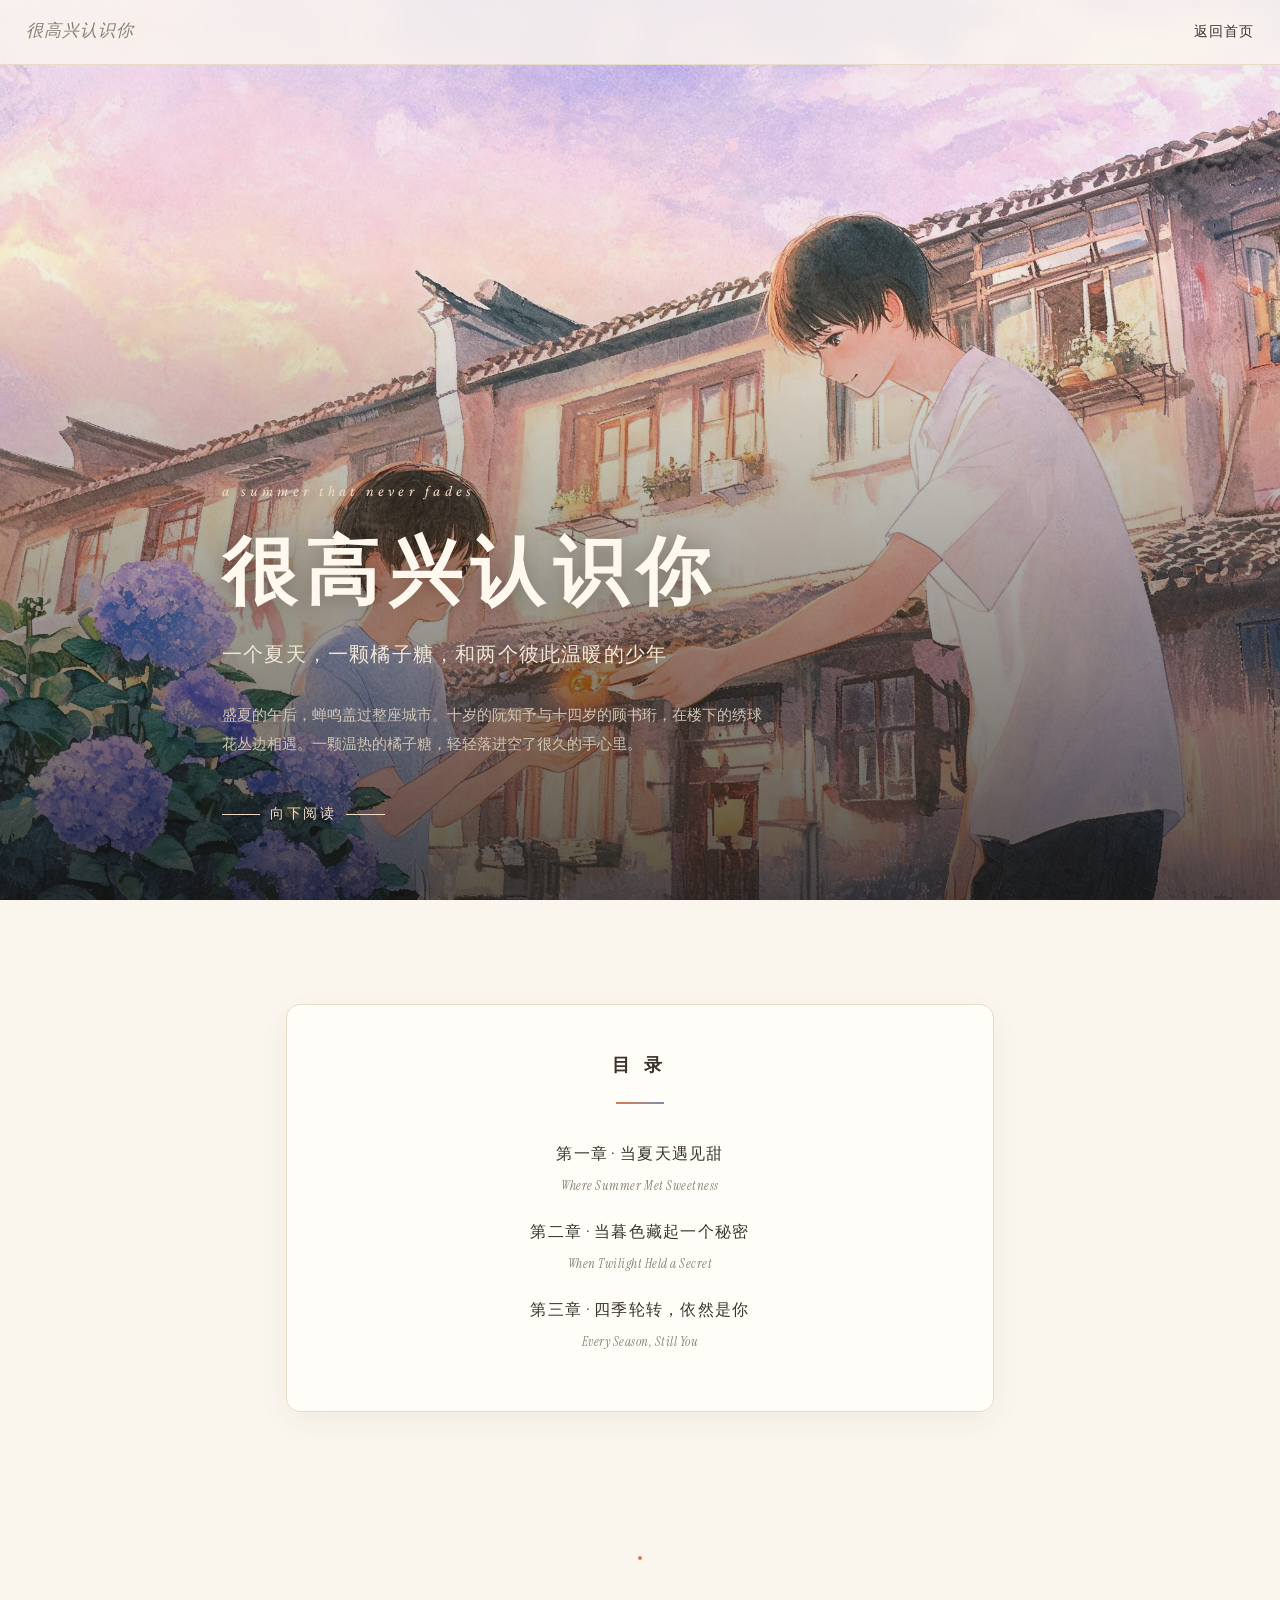
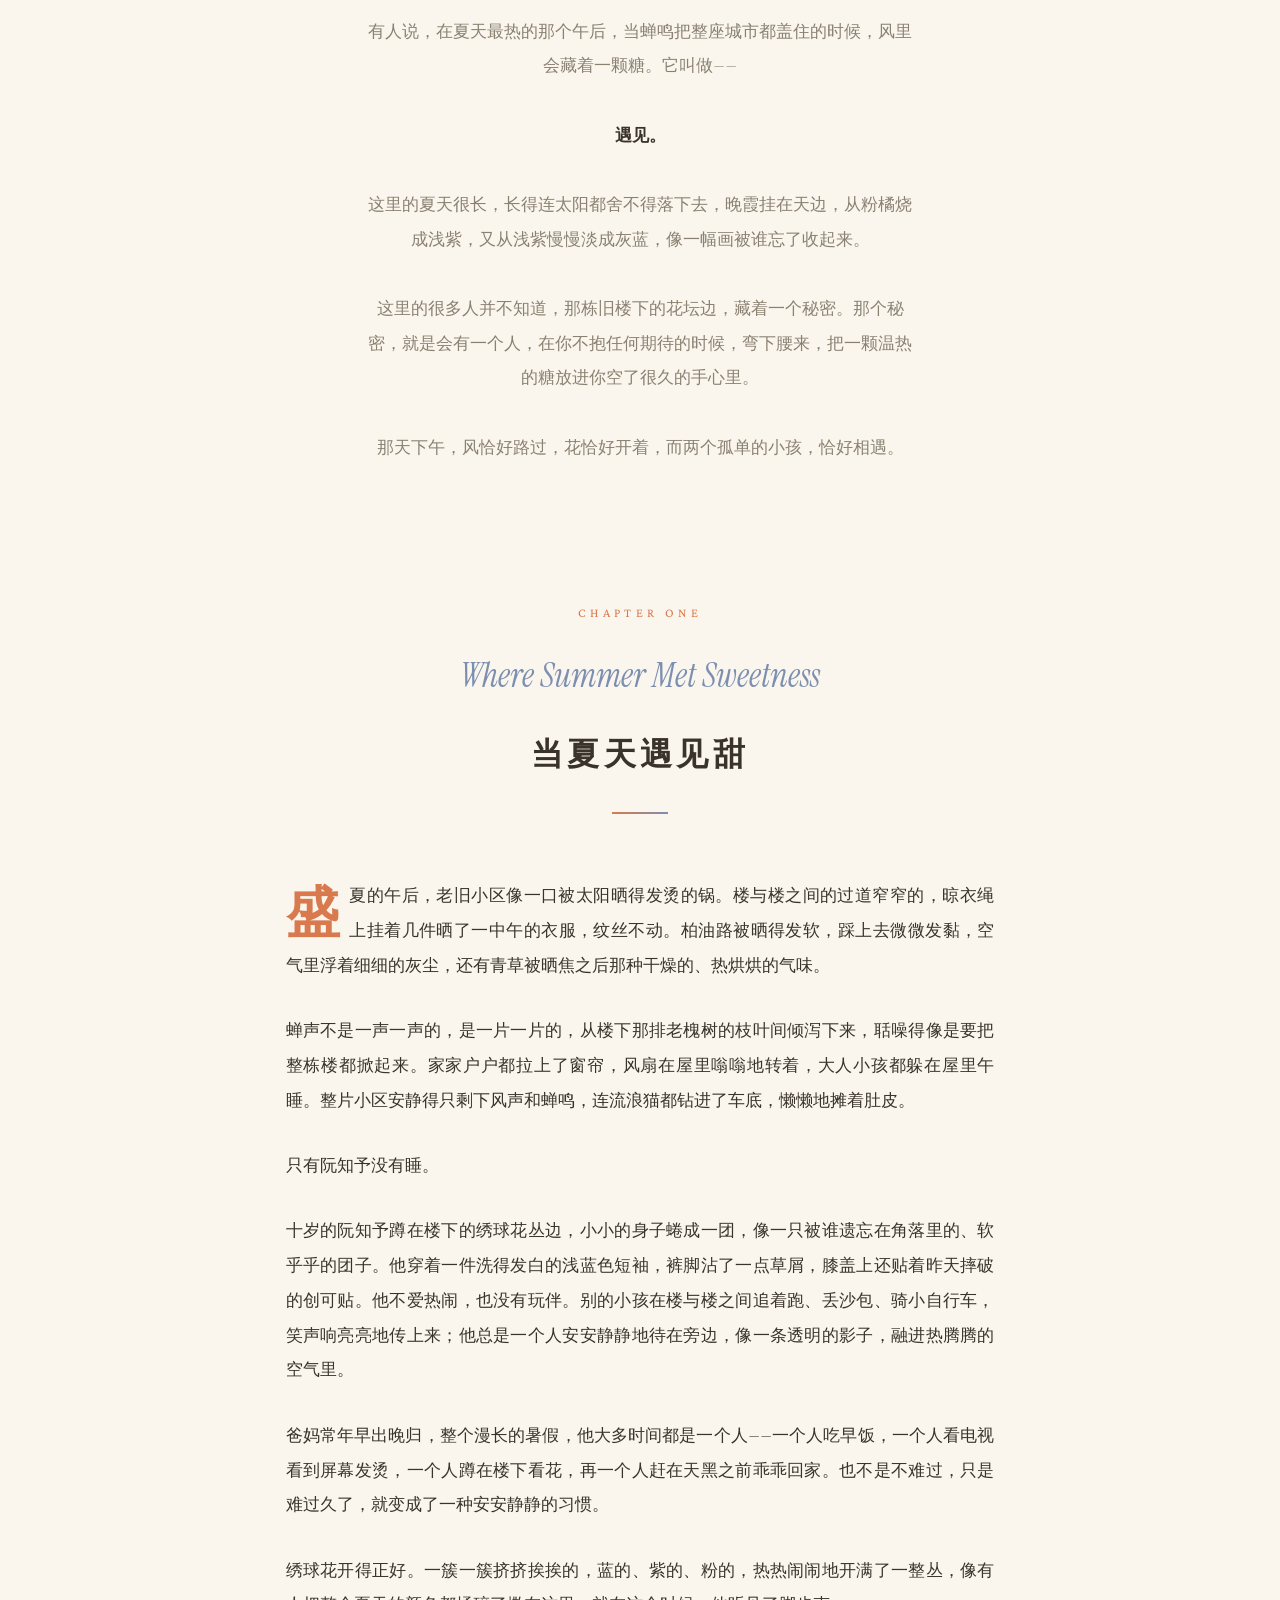
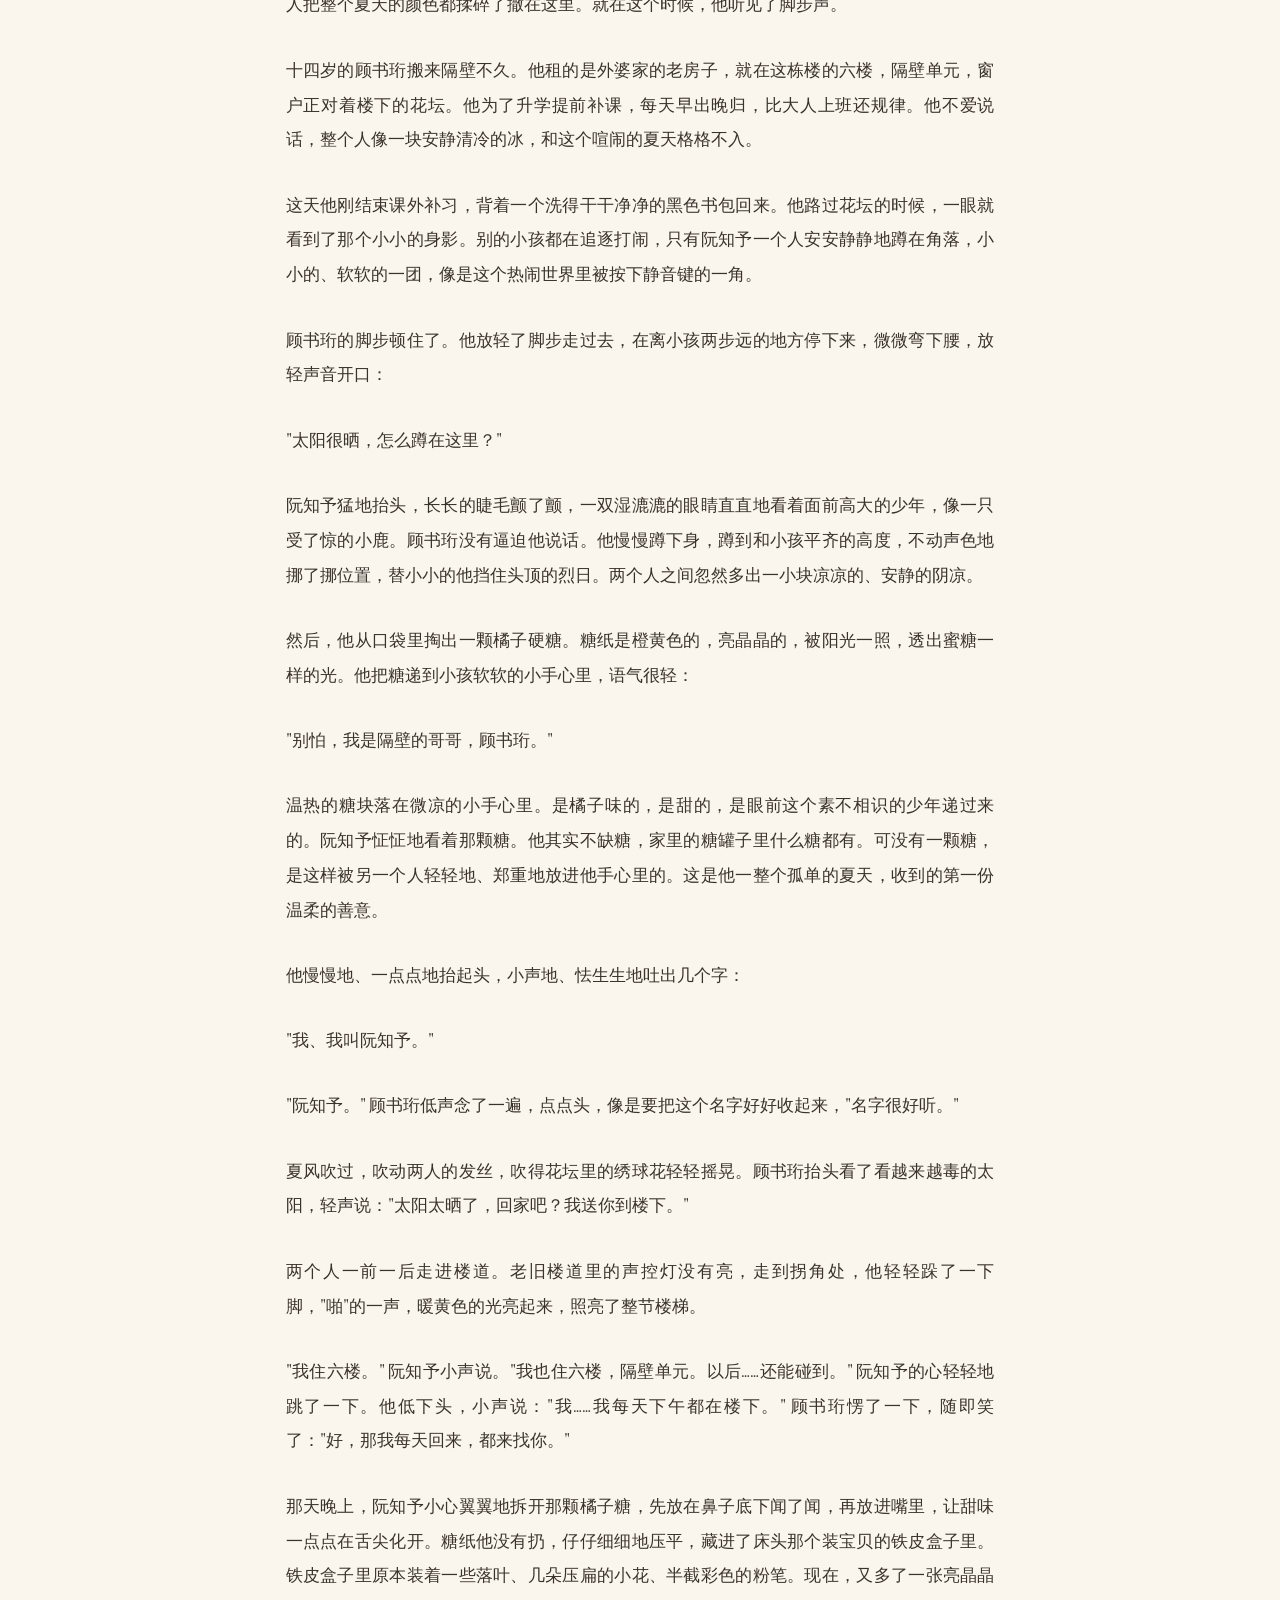
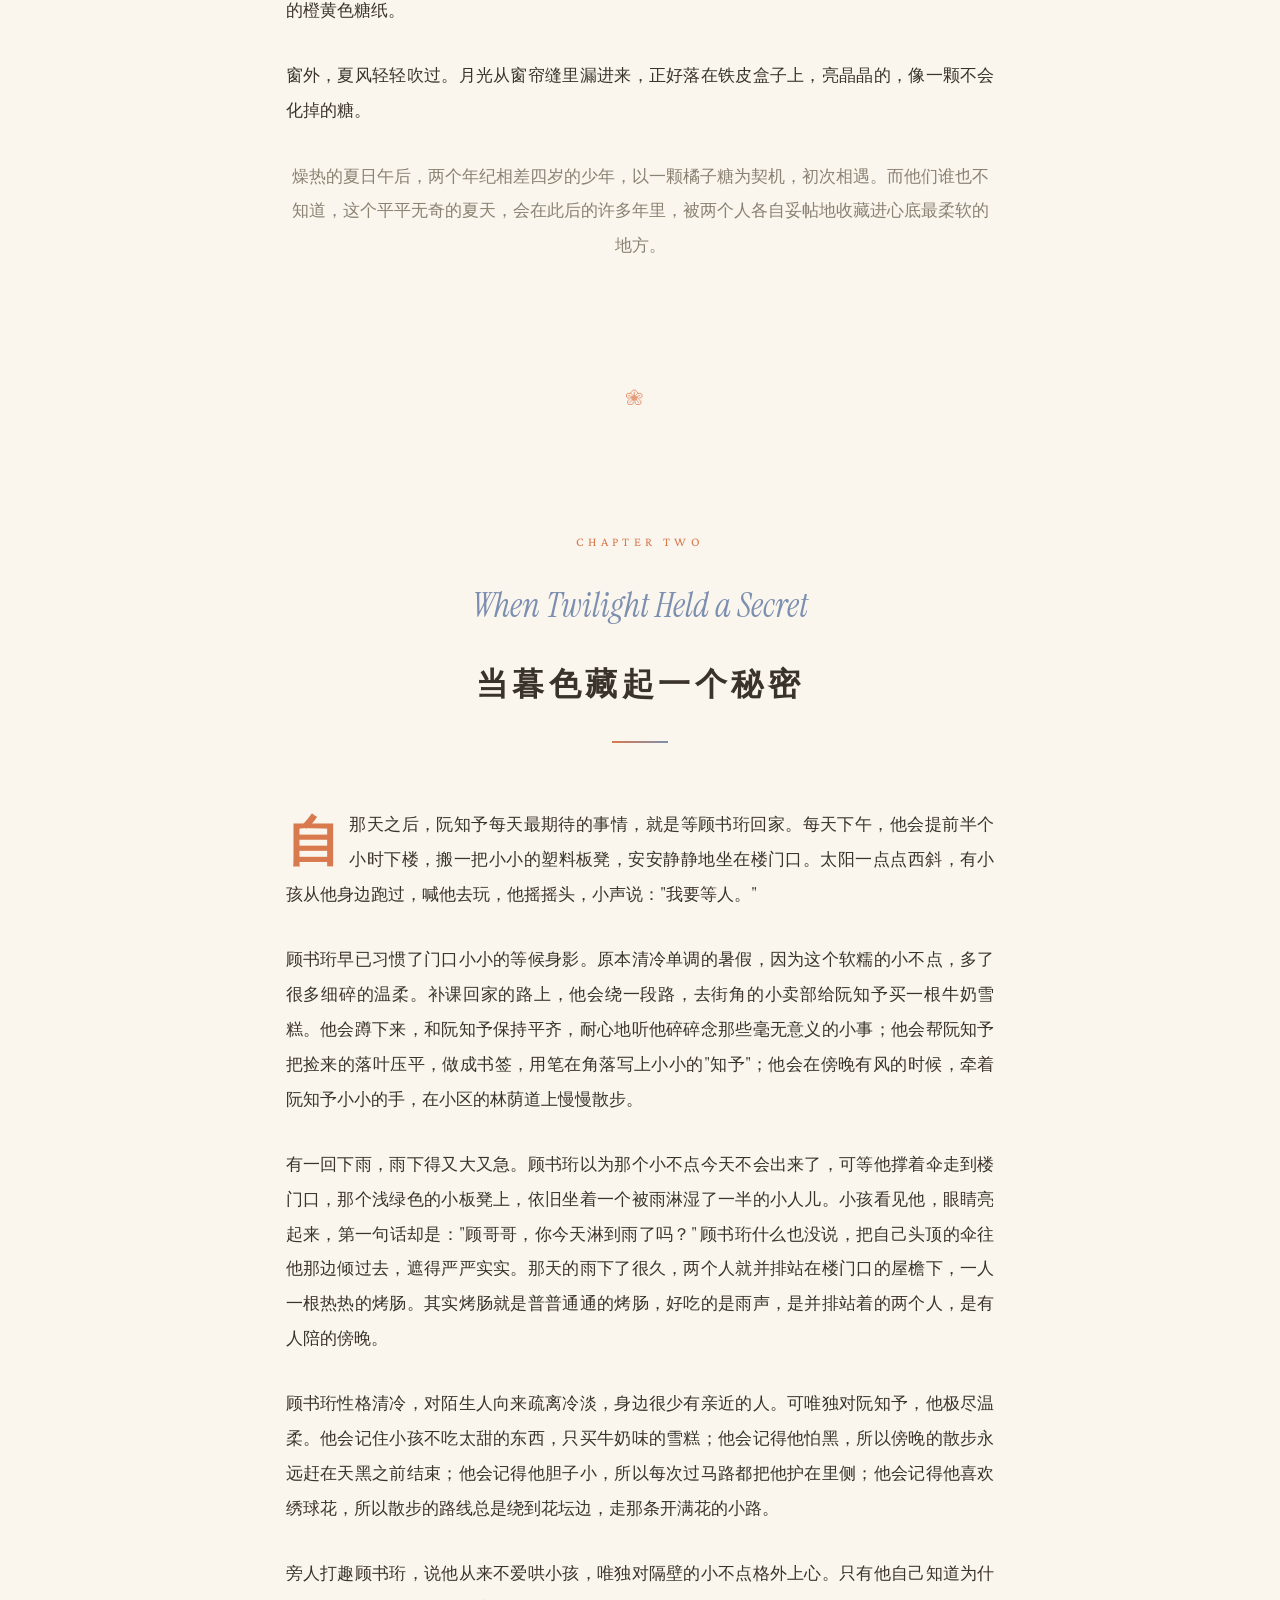
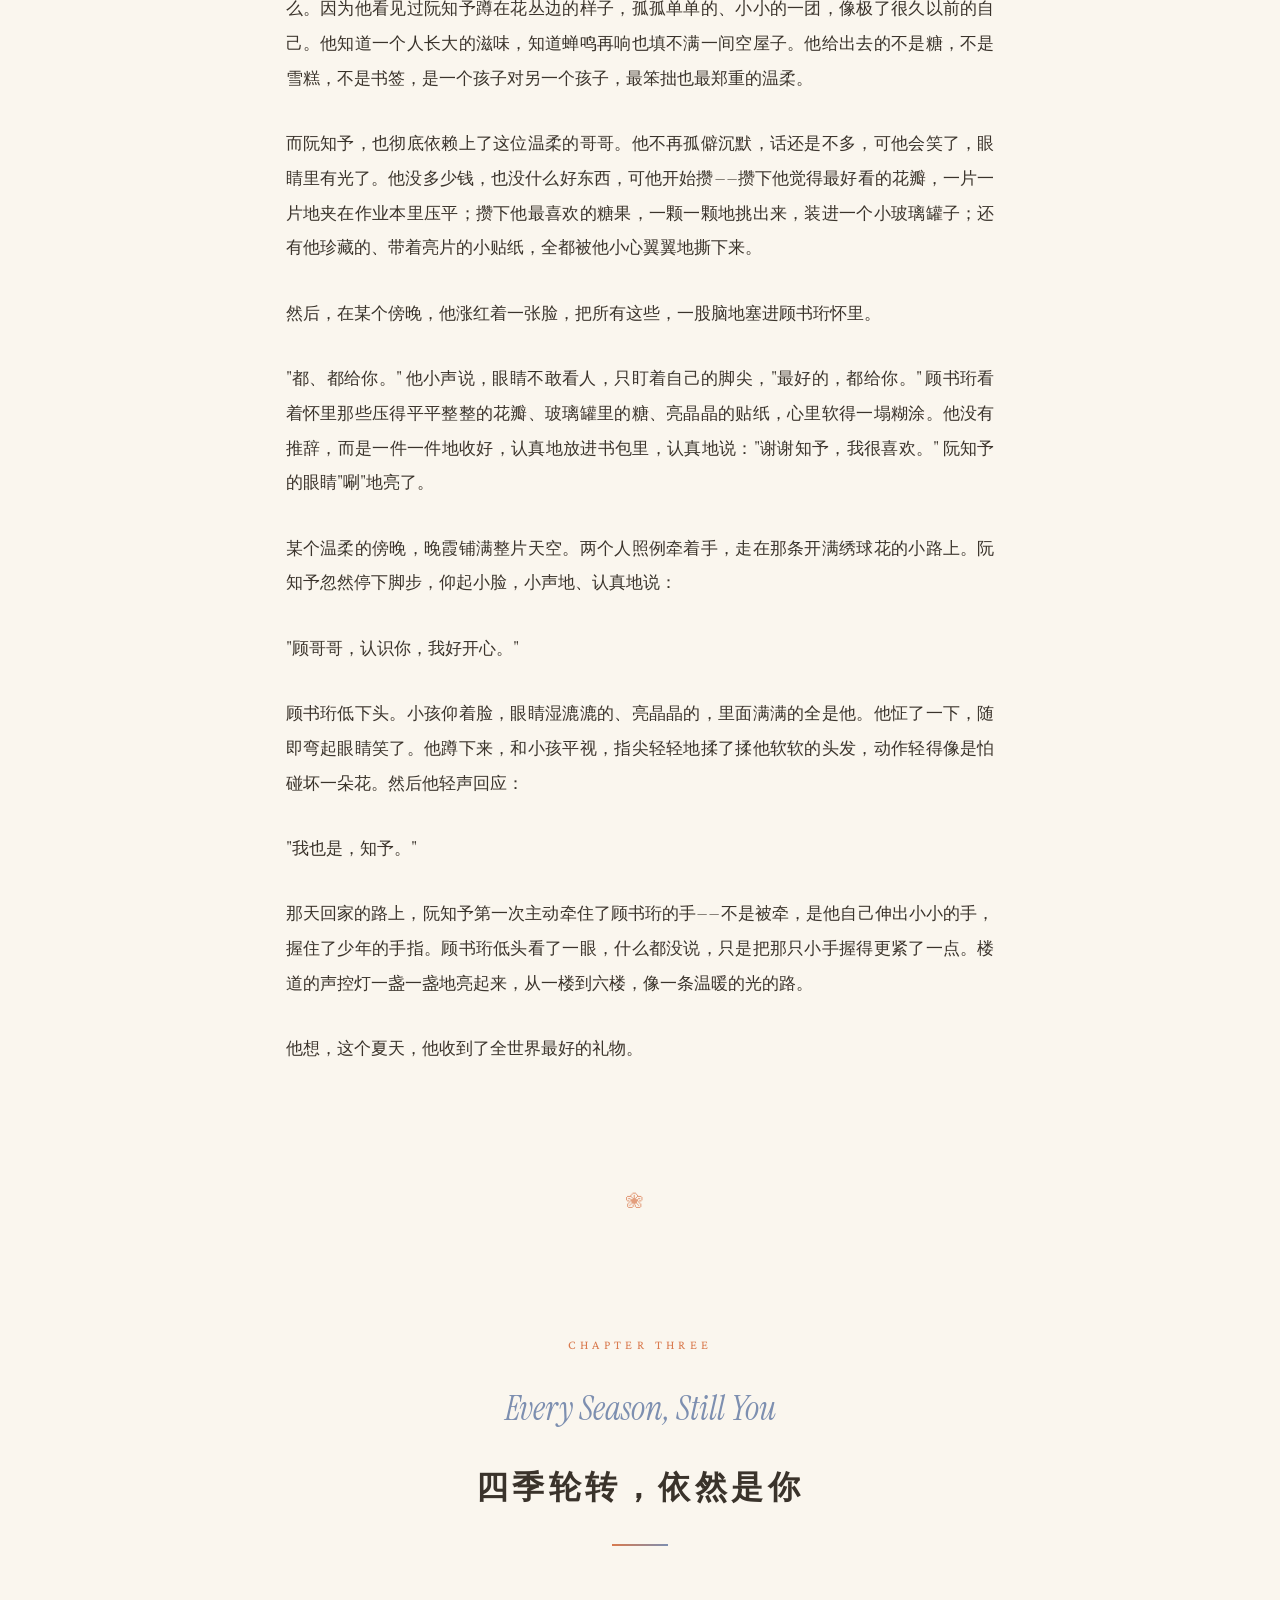
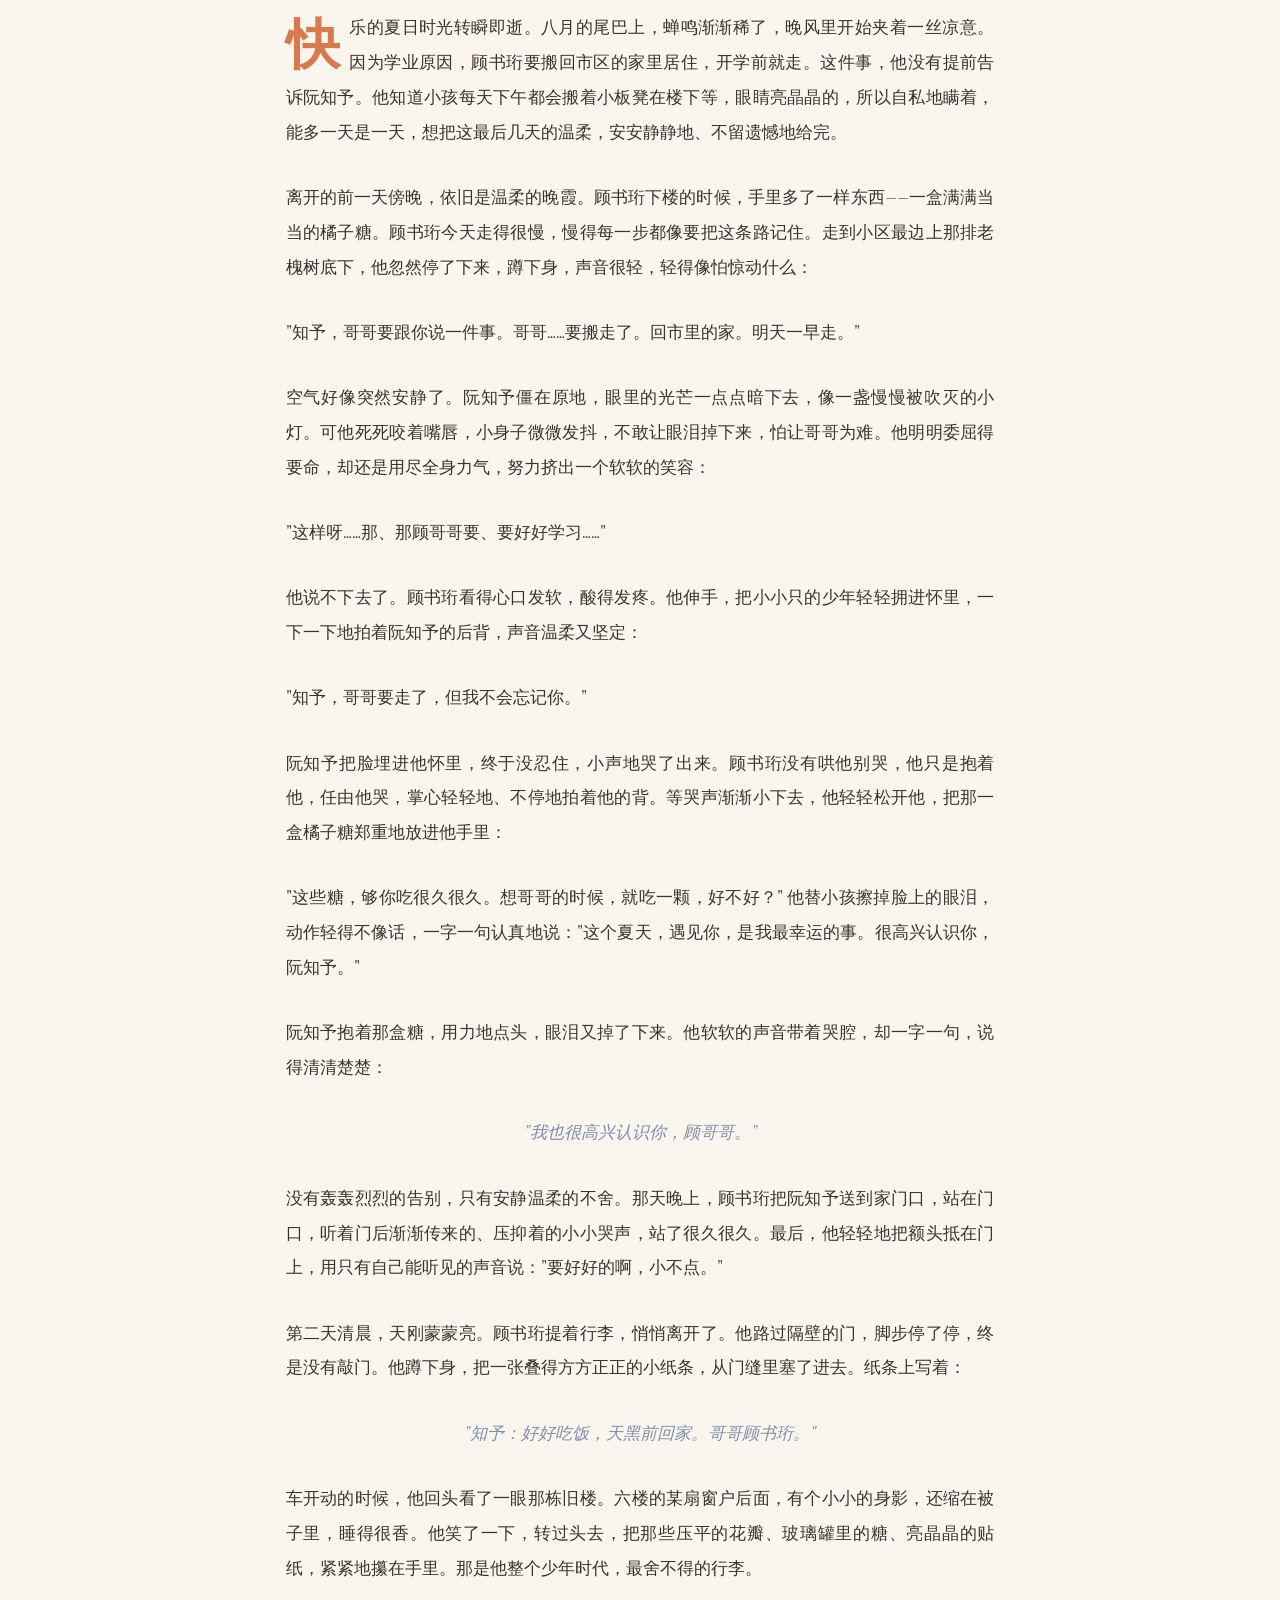
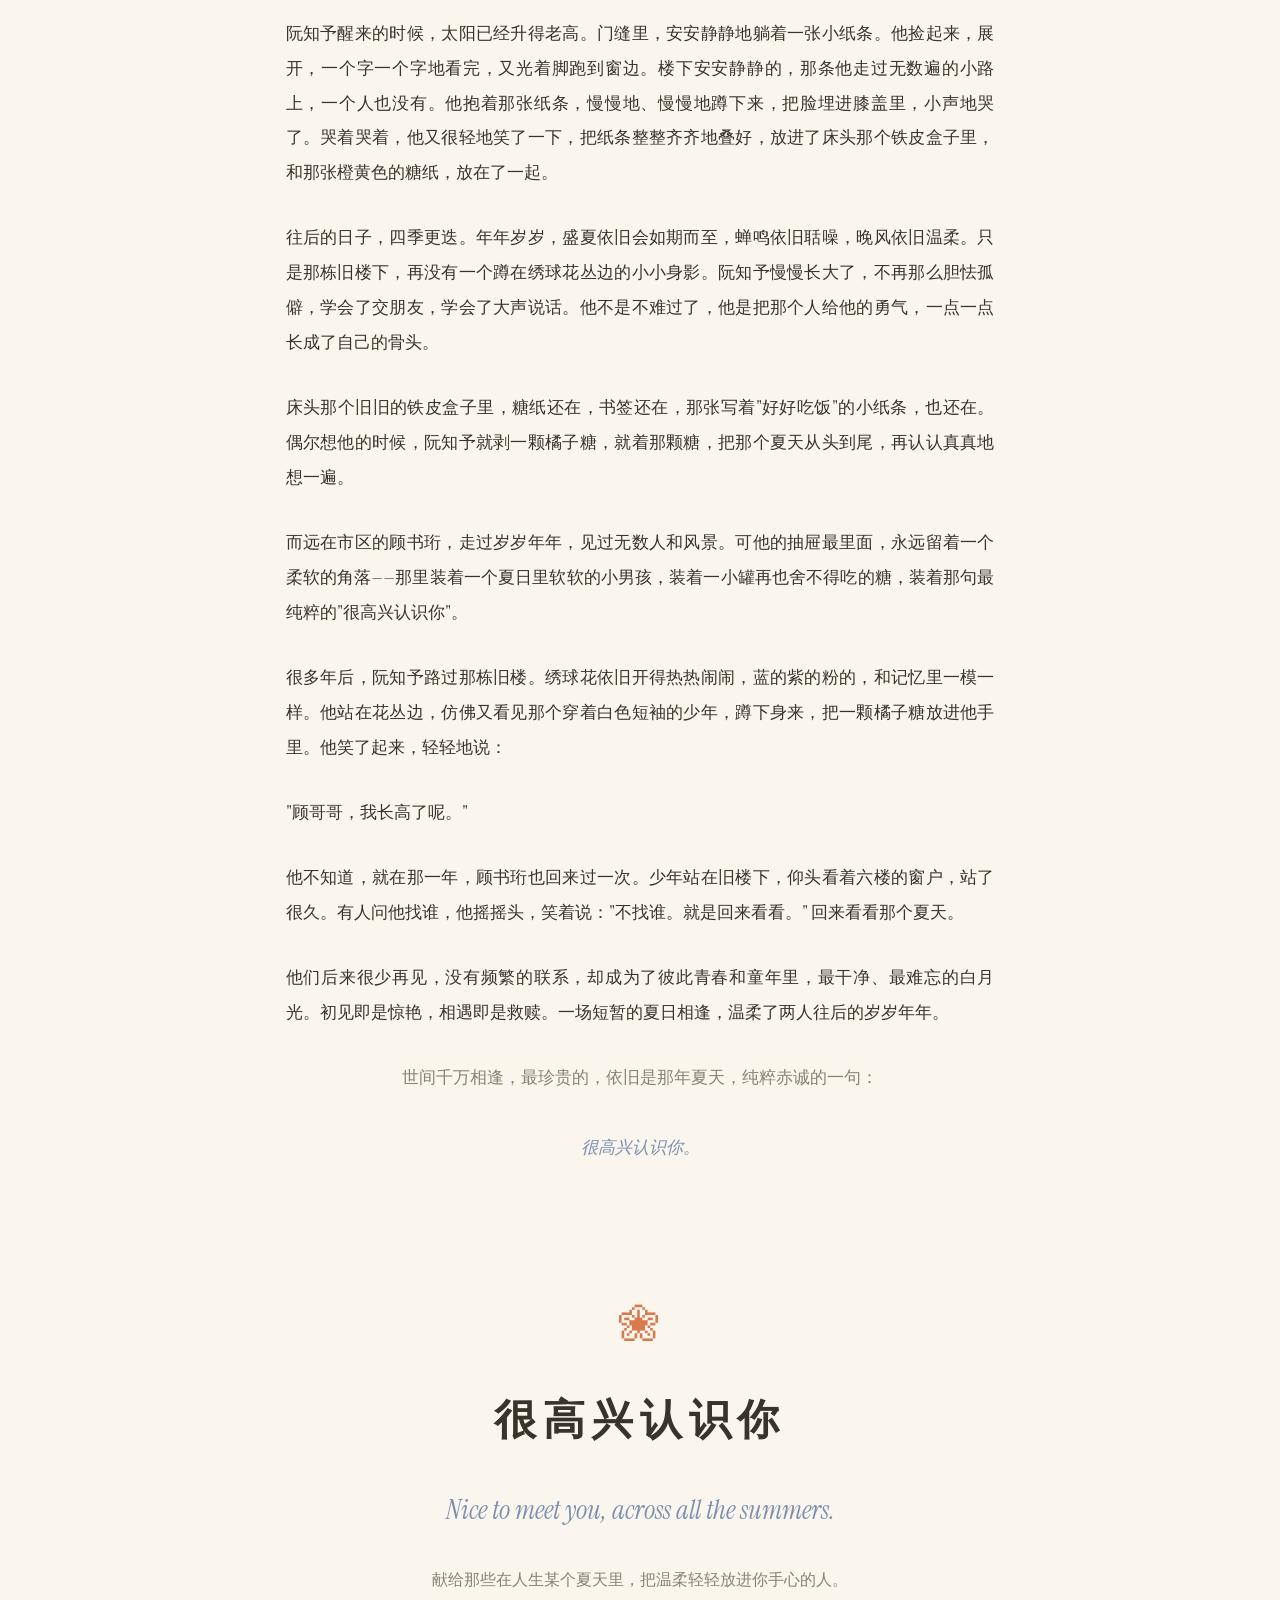
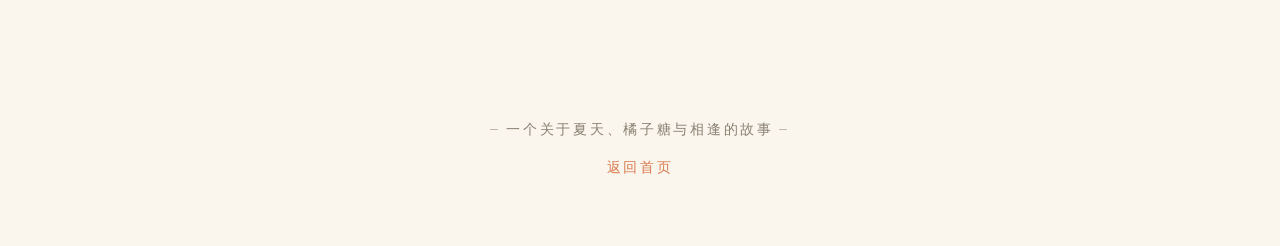
==== story1.html @ 81d9723d "Split into separate pages with TOC; restyle 三生有幸; remove its illustration" ====
<!DOCTYPE html>
<html lang="zh-CN">
<head>
<meta charset="UTF-8">
<meta name="viewport" content="width=device-width, initial-scale=1.0">
<title>很高兴认识你 · 一个夏天的橘子糖</title>
<link rel="preload" href="./_shared/fonts/CrimsonPro-Regular.ttf" as="font" type="font/ttf" crossorigin="">
<link rel="preload" href="./_shared/fonts/InstrumentSerif-Italic.ttf" as="font" type="font/ttf" crossorigin="">
<style>

:root{
  --bg:#faf6ee;
  --bg2:#f3ead8;
  --ink:#3a332b;
  --muted:#8a8172;
  --rule:#e7dcc6;
  --accent:#d97a4e;
  --accent2:#7d8fb0;
  --accent-soft:#f3d9c4;
  --accent2-soft:#d8e0ee;
  --paper:#fffdf8;
}
*{margin:0;padding:0;box-sizing:border-box;}
@font-face{
  font-family:'CrimsonPro';
  src:url('./_shared/fonts/CrimsonPro-Regular.ttf') format('truetype');
  font-weight:400;font-style:normal;
}
@font-face{
  font-family:'CrimsonPro';
  src:url('./_shared/fonts/CrimsonPro-Italic.ttf') format('truetype');
  font-weight:400;font-style:italic;
}
@font-face{
  font-family:'CrimsonPro';
  src:url('./_shared/fonts/CrimsonPro-Bold.ttf') format('truetype');
  font-weight:700;font-style:normal;
}
@font-face{
  font-family:'InstrumentSerif';
  src:url('./_shared/fonts/InstrumentSerif-Regular.ttf') format('truetype');
  font-weight:400;font-style:normal;
}
@font-face{
  font-family:'InstrumentSerif';
  src:url('./_shared/fonts/InstrumentSerif-Italic.ttf') format('truetype');
  font-weight:400;font-style:italic;
}
html{scroll-behavior:smooth;}
body{
  background:var(--bg);
  color:var(--ink);
  font-family:"InstrumentSerif","Noto Serif CJK SC","Source Han Serif SC","Songti SC","STSong","SimSun",serif;
  font-size:17px;
  line-height:2.05;
  overflow-x:hidden;
}
/* ambient background */
body::before{
  content:"";position:fixed;inset:0;z-index:-1;pointer-events:none;
  background:
    radial-gradient(1200px 600px at 82% -5%, rgba(217,122,78,0.10), transparent 60%),
    radial-gradient(1000px 700px at -10% 35%, rgba(125,143,176,0.10), transparent 60%),
    radial-gradient(900px 700px at 50% 110%, rgba(243,217,196,0.35), transparent 60%);
}

/* ---------- Cover ---------- */
.cover{
  position:relative;
  min-height:100vh;
  display:flex;flex-direction:column;justify-content:flex-end;
  overflow:hidden;
}
.cover-bg{position:absolute;inset:0;z-index:0;}
.cover-bg img{width:100%;height:100%;object-fit:cover;display:block;}
.cover-bg::after{
  content:"";position:absolute;inset:0;
  background:linear-gradient(to bottom, rgba(20,16,12,0.05) 30%, rgba(20,16,12,0.72) 100%);
}
.cover-inner{
  position:relative;z-index:2;
  max-width:900px;margin:0 auto;width:100%;
  padding:0 2rem 4.5rem;
  color:#fff8ee;
}
.cover-kicker{
  font-family:"CrimsonPro",serif;font-style:italic;
  letter-spacing:0.28em;font-size:0.95rem;color:#f3d9c4;
  margin-bottom:1.4rem;text-transform:lowercase;
}
.cover-title{
  font-size:clamp(2.6rem,7vw,4.6rem);
  font-weight:700;letter-spacing:0.12em;line-height:1.2;
  text-shadow:0 2px 24px rgba(20,16,12,0.35);
}
.cover-sub{
  margin-top:1.1rem;font-size:clamp(1rem,2.4vw,1.25rem);
  color:#f0e6d6;letter-spacing:0.06em;
}
.cover-desc{
  margin-top:1.6rem;font-size:0.95rem;color:#cfc4b4;
  max-width:34rem;line-height:1.9;
}
.cover-scroll{
  margin-top:2.6rem;display:inline-flex;align-items:center;gap:0.6rem;
  font-size:0.85rem;color:#f3d9c4;letter-spacing:0.2em;
  animation:floaty 2.4s ease-in-out infinite;
}
.cover-scroll .line{width:2.4rem;height:1px;background:var(--accent-soft);display:inline-block;}
@keyframes floaty{0%,100%{transform:translateY(0)}50%{transform:translateY(6px)}}

/* ---------- Layout ---------- */
.wrap{max-width:760px;margin:0 auto;padding:0 1.6rem;}

/* ---------- Prologue ---------- */
.prologue{padding:7rem 0 2rem;text-align:center;}
.prologue .glyph{font-size:2.4rem;color:var(--accent);line-height:1;}
.prologue p{
  margin:2.2rem auto 0;max-width:34rem;font-size:1.05rem;color:var(--muted);
}
.prologue p b{color:var(--ink);font-weight:600;}

/* ---------- Chapter ---------- */
.chapter{padding:6.5rem 0 1rem;}
.chapter-head{text-align:center;margin-bottom:4rem;}
.ch-compact{
  font-family:"CrimsonPro",serif;
  letter-spacing:0.34em;font-size:0.8rem;color:var(--accent);
  text-transform:uppercase;margin-bottom:1rem;
}
.ch-en{
  font-family:"InstrumentSerif",serif;font-style:italic;
  font-size:clamp(1.5rem,4vw,2.1rem);color:var(--accent2);
  margin-bottom:0.7rem;
}
.ch-zh{
  font-size:clamp(1.5rem,4vw,2rem);font-weight:700;letter-spacing:0.14em;
}
.ch-rule{
  width:56px;height:2px;margin:1.5rem auto 0;background:linear-gradient(90deg,var(--accent),var(--accent2));
}

/* story body */
.story-para{margin-bottom:1.9rem;text-align:justify;}
.story-para .drop{
  font-family:"InstrumentSerif",serif;
  font-size:3.4rem;line-height:1;float:left;padding:0.5rem 0.6rem 0 0;
  color:var(--accent);font-weight:700;
}
.story-para .lead{color:var(--ink);font-weight:600;}
mark.key{background:none;color:var(--accent);font-weight:600;}
.dialogue{color:var(--ink);}
.story-para.em{text-align:center;color:var(--muted);font-style:normal;}
.story-para.em .quote{font-family:"InstrumentSerif",serif;font-style:italic;color:var(--accent2);}

/* ornament divider */
.orn{
  text-align:center;margin:4.5rem 0 0.5rem;color:var(--accent);
  font-family:"InstrumentSerif",serif;font-size:1.1rem;letter-spacing:0.6em;
  opacity:0.7;
}

/* ---------- Ending ---------- */
.ending{padding:6rem 0 5rem;text-align:center;}
.ending .glyph{font-size:2.6rem;color:var(--accent);line-height:1;}
.ending .big{
  font-size:clamp(1.8rem,5vw,2.6rem);font-weight:700;letter-spacing:0.16em;
  margin-top:1.8rem;
}
.ending .en{
  font-family:"InstrumentSerif",serif;font-style:italic;
  font-size:clamp(1.2rem,3.4vw,1.7rem);color:var(--accent2);
  margin-top:1.2rem;
}
.ending p{margin:1.6rem auto 0;max-width:34rem;color:var(--muted);font-size:1rem;}

/* ---------- Story Divider ---------- */
.story-divider{padding:6rem 0;text-align:center;}
.story-divider .glyph{font-size:2.4rem;color:var(--accent);line-height:1;}
.story-divider .divider-title{
  font-size:clamp(1.4rem,4vw,1.9rem);font-weight:700;letter-spacing:0.3em;
  margin-top:1.6rem;color:var(--ink);
}
.story-divider .divider-en{
  font-family:"InstrumentSerif",serif;font-style:italic;
  color:var(--accent2);margin-top:0.8rem;letter-spacing:0.06em;
}

/* ---------- Footer ---------- */
footer{padding:2.5rem 0 4rem;text-align:center;color:var(--muted);font-size:0.85rem;}
footer .small{letter-spacing:0.2em;}
footer .sources{max-width:760px;margin:3rem auto 0;text-align:left;}
footer .sources h2{font-size:0.9rem;letter-spacing:0.2em;color:var(--accent);margin-bottom:0.8rem;text-align:center;}
footer .sources ol{padding-left:1.2rem;}
footer .sources li{margin-bottom:0.5rem;font-size:0.82rem;color:var(--muted);overflow-wrap:break-word;word-break:break-all;}
footer .sources .src-title{color:var(--ink);word-break:normal;}

/* ---------- Responsive ---------- */
@media (max-width:600px){
  body{font-size:16px;line-height:1.95;}
  .wrap{padding:0 1.25rem;}
  .cover{min-height:88vh;}
  .cover-inner{padding:0 1.4rem 3.2rem;}
  .cover-kicker{font-size:0.82rem;letter-spacing:0.22em;}
  .cover-title{letter-spacing:0.08em;}
  .cover-desc{font-size:0.9rem;line-height:1.85;}
  .cover-scroll{margin-top:2rem;}
  .prologue{padding:4.5rem 0 1rem;}
  .prologue p{margin-top:1.8rem;font-size:1rem;}
  .chapter{padding:4.5rem 0 0.5rem;}
  .chapter-head{margin-bottom:3rem;}
  .story-para{margin-bottom:1.5rem;}
  .story-para .drop{font-size:2.8rem;padding:0.4rem 0.5rem 0 0;}
  .orn{margin:3.5rem 0 0.5rem;}
  .ending{padding:4.5rem 0 3.5rem;}
  footer{padding:2rem 0 3rem;}
}
@media (max-width:400px){
  .cover-title{font-size:clamp(2.2rem,11vw,3rem);}
  .cover-sub{font-size:0.95rem;}
  .ch-en{font-size:1.3rem;}
  .ch-zh{font-size:1.35rem;}
  .ending .big{font-size:1.7rem;}
  .ending .en{font-size:1.15rem;}
  .prologue .glyph{font-size:2rem;}
}
@media print{
  .cover{min-height:80vh;}
  .chapter{break-before:always;}
}

/* ---------- Top nav ---------- */
.topnav{position:fixed;top:0;left:0;right:0;z-index:50;display:flex;justify-content:space-between;
  align-items:center;padding:0.9rem 1.6rem;background:rgba(250,246,238,0.82);backdrop-filter:blur(8px);
  border-bottom:1px solid var(--rule);}
.topnav a{color:var(--ink);text-decoration:none;font-size:0.85rem;letter-spacing:0.08em;}
.topnav a:hover{color:var(--accent);}
.topnav .brand{font-family:"CrimsonPro",serif;font-style:italic;color:var(--muted);letter-spacing:0.06em;}

/* ---------- TOC ---------- */
.toc{padding:6.5rem 0 1rem;}
.toc-card{background:var(--paper);border:1px solid var(--rule);border-radius:14px;
  padding:2.6rem 2.8rem;box-shadow:0 10px 30px rgba(58,51,43,0.05);}
.toc-title{text-align:center;font-size:1.15rem;font-weight:700;letter-spacing:0.3em;color:var(--ink);}
.toc-rule{width:48px;height:2px;margin:1.1rem auto 2rem;background:linear-gradient(90deg,var(--accent),var(--accent2));}
.toc-list{list-style:none;max-width:30rem;margin:0 auto;}
.toc-list li{margin-bottom:0.9rem;text-align:center;}
.toc-list a{color:var(--ink);text-decoration:none;font-size:1rem;letter-spacing:0.08em;}
.toc-list a:hover{color:var(--accent);}
.toc-list .en{display:block;font-family:"InstrumentSerif",serif;font-style:italic;color:var(--muted);
  font-size:0.8rem;margin-top:0.15rem;letter-spacing:0.04em;}
@media (max-width:600px){.toc{padding:4.5rem 0 0.5rem;}.toc-card{padding:2rem 1.4rem;}}
</style>
</head>
<body>
<nav class="topnav"><span class="brand">很高兴认识你</span><a href="index.html">返回首页</a></nav>
<header class="cover">
  <div class="cover-bg">
    <img src="assets/cover_16x9.jpg" alt="夏日的午后，少年将一颗橘子糖递给蹲在绣球花丛边的小男孩">
  </div>
  <div class="cover-inner">
    <div class="cover-kicker">A Summer That Never Fades</div>
    <h1 class="cover-title">很高兴认识你</h1>
    <div class="cover-sub">一个夏天，一颗橘子糖，和两个彼此温暖的少年</div>
    <p class="cover-desc">盛夏的午后，蝉鸣盖过整座城市。十岁的阮知予与十四岁的顾书珩，在楼下的绣球花丛边相遇。一颗温热的橘子糖，轻轻落进空了很久的手心里。</p>
    <div class="cover-scroll"><span class="line"></span>向下阅读<span class="line"></span></div>
  </div>
</header>

<!-- ================= TOC ================= -->
<section class="toc">
  <div class="wrap">
    <div class="toc-card">
      <div class="toc-title">目 录</div>
      <div class="toc-rule"></div>
      <ol class="toc-list">
        <li><a href="#one">第一章 · 当夏天遇见甜<span class="en">Where Summer Met Sweetness</span></a></li>
        <li><a href="#two">第二章 · 当暮色藏起一个秘密<span class="en">When Twilight Held a Secret</span></a></li>
        <li><a href="#three">第三章 · 四季轮转，依然是你<span class="en">Every Season, Still You</span></a></li>
      </ol>
    </div>
  </div>
</section>


<!-- ================= PROLOGUE ================= -->
<section class="prologue">
  <div class="wrap">
    <div class="glyph">·</div>
    <p>有人说，在夏天最热的那个午后，当蝉鸣把整座城市都盖住的时候，风里会藏着一颗糖。它叫做——</p>
    <p><b>遇见。</b></p>
    <p>这里的夏天很长，长得连太阳都舍不得落下去，晚霞挂在天边，从粉橘烧成浅紫，又从浅紫慢慢淡成灰蓝，像一幅画被谁忘了收起来。</p>
    <p>这里的很多人并不知道，那栋旧楼下的花坛边，藏着一个秘密。那个秘密，就是会有一个人，在你不抱任何期待的时候，弯下腰来，把一颗温热的糖放进你空了很久的手心里。</p>
    <p>那天下午，风恰好路过，花恰好开着，而两个孤单的小孩，恰好相遇。</p>
  </div>
</section>

<!-- ================= CHAPTER ONE ================= -->
<section class="chapter" id="one">
  <div class="wrap">
    <div class="chapter-head">
      <div class="ch-compact">Chapter One</div>
      <div class="ch-en">Where Summer Met Sweetness</div>
      <div class="ch-zh">当夏天遇见甜</div>
      <div class="ch-rule"></div>
    </div>

    <p class="story-para"><span class="drop">盛</span>夏的午后，老旧小区像一口被太阳晒得发烫的锅。楼与楼之间的过道窄窄的，晾衣绳上挂着几件晒了一中午的衣服，纹丝不动。柏油路被晒得发软，踩上去微微发黏，空气里浮着细细的灰尘，还有青草被晒焦之后那种干燥的、热烘烘的气味。</p>

    <p class="story-para">蝉声不是一声一声的，是一片一片的，从楼下那排老槐树的枝叶间倾泻下来，聒噪得像是要把整栋楼都掀起来。家家户户都拉上了窗帘，风扇在屋里嗡嗡地转着，大人小孩都躲在屋里午睡。整片小区安静得只剩下风声和蝉鸣，连流浪猫都钻进了车底，懒懒地摊着肚皮。</p>

    <p class="story-para">只有阮知予没有睡。</p>

    <p class="story-para">十岁的阮知予蹲在楼下的绣球花丛边，小小的身子蜷成一团，像一只被谁遗忘在角落里的、软乎乎的团子。他穿着一件洗得发白的浅蓝色短袖，裤脚沾了一点草屑，膝盖上还贴着昨天摔破的创可贴。他不爱热闹，也没有玩伴。别的小孩在楼与楼之间追着跑、丢沙包、骑小自行车，笑声响亮亮地传上来；他总是一个人安安静静地待在旁边，像一条透明的影子，融进热腾腾的空气里。</p>

    <p class="story-para">爸妈常年早出晚归，整个漫长的暑假，他大多时间都是一个人——一个人吃早饭，一个人看电视看到屏幕发烫，一个人蹲在楼下看花，再一个人赶在天黑之前乖乖回家。也不是不难过，只是难过久了，就变成了一种安安静静的习惯。</p>

    <p class="story-para">绣球花开得正好。一簇一簇挤挤挨挨的，蓝的、紫的、粉的，热热闹闹地开满了一整丛，像有人把整个夏天的颜色都揉碎了撒在这里。就在这个时候，他听见了脚步声。</p>

    <p class="story-para">十四岁的顾书珩搬来隔壁不久。他租的是外婆家的老房子，就在这栋楼的六楼，隔壁单元，窗户正对着楼下的花坛。他为了升学提前补课，每天早出晚归，比大人上班还规律。他不爱说话，整个人像一块安静清冷的冰，和这个喧闹的夏天格格不入。</p>

    <p class="story-para">这天他刚结束课外补习，背着一个洗得干干净净的黑色书包回来。他路过花坛的时候，一眼就看到了那个小小的身影。别的小孩都在追逐打闹，只有阮知予一个人安安静静地蹲在角落，小小的、软软的一团，像是这个热闹世界里被按下静音键的一角。</p>

    <p class="story-para">顾书珩的脚步顿住了。他放轻了脚步走过去，在离小孩两步远的地方停下来，微微弯下腰，放轻声音开口：</p>

    <p class="story-para"><span class="dialogue">"太阳很晒，怎么蹲在这里？"</span></p>

    <p class="story-para">阮知予猛地抬头，长长的睫毛颤了颤，一双湿漉漉的眼睛直直地看着面前高大的少年，像一只受了惊的小鹿。顾书珩没有逼迫他说话。他慢慢蹲下身，蹲到和小孩平齐的高度，不动声色地挪了挪位置，替小小的他挡住头顶的烈日。两个人之间忽然多出一小块凉凉的、安静的阴凉。</p>

    <p class="story-para">然后，他从口袋里掏出一颗橘子硬糖。糖纸是橙黄色的，亮晶晶的，被阳光一照，透出蜜糖一样的光。他把糖递到小孩软软的小手心里，语气很轻：</p>

    <p class="story-para"><span class="dialogue">"别怕，我是隔壁的哥哥，顾书珩。"</span></p>

    <p class="story-para">温热的糖块落在微凉的小手心里。是橘子味的，是甜的，是眼前这个素不相识的少年递过来的。阮知予怔怔地看着那颗糖。他其实不缺糖，家里的糖罐子里什么糖都有。可没有一颗糖，是这样被另一个人轻轻地、郑重地放进他手心里的。这是他一整个孤单的夏天，收到的第一份温柔的善意。</p>

    <p class="story-para">他慢慢地、一点点地抬起头，小声地、怯生生地吐出几个字：</p>

    <p class="story-para"><span class="dialogue">"我、我叫阮知予。"</span></p>

    <p class="story-para"><span class="dialogue">"阮知予。"</span> 顾书珩低声念了一遍，点点头，像是要把这个名字好好收起来，<span class="dialogue">"名字很好听。"</span></p>

    <p class="story-para">夏风吹过，吹动两人的发丝，吹得花坛里的绣球花轻轻摇晃。顾书珩抬头看了看越来越毒的太阳，轻声说：<span class="dialogue">"太阳太晒了，回家吧？我送你到楼下。"</span></p>

    <p class="story-para">两个人一前一后走进楼道。老旧楼道里的声控灯没有亮，走到拐角处，他轻轻跺了一下脚，"啪"的一声，暖黄色的光亮起来，照亮了整节楼梯。</p>

    <p class="story-para"><span class="dialogue">"我住六楼。"</span> 阮知予小声说。<span class="dialogue">"我也住六楼，隔壁单元。以后……还能碰到。"</span> 阮知予的心轻轻地跳了一下。他低下头，小声说：<span class="dialogue">"我……我每天下午都在楼下。"</span> 顾书珩愣了一下，随即笑了：<span class="dialogue">"好，那我每天回来，都来找你。"</span></p>

    <p class="story-para">那天晚上，阮知予小心翼翼地拆开那颗橘子糖，先放在鼻子底下闻了闻，再放进嘴里，让甜味一点点在舌尖化开。糖纸他没有扔，仔仔细细地压平，藏进了床头那个装宝贝的铁皮盒子里。铁皮盒子里原本装着一些落叶、几朵压扁的小花、半截彩色的粉笔。现在，又多了一张亮晶晶的橙黄色糖纸。</p>

    <p class="story-para">窗外，夏风轻轻吹过。月光从窗帘缝里漏进来，正好落在铁皮盒子上，亮晶晶的，像一颗不会化掉的糖。</p>

    <p class="story-para em">燥热的夏日午后，两个年纪相差四岁的少年，以一颗橘子糖为契机，初次相遇。而他们谁也不知道，这个平平无奇的夏天，会在此后的许多年里，被两个人各自妥帖地收藏进心底最柔软的地方。</p>
  </div>
</section>

<div class="orn">❀</div>

<!-- ================= CHAPTER TWO ================= -->
<section class="chapter" id="two">
  <div class="wrap">
    <div class="chapter-head">
      <div class="ch-compact">Chapter Two</div>
      <div class="ch-en">When Twilight Held a Secret</div>
      <div class="ch-zh">当暮色藏起一个秘密</div>
      <div class="ch-rule"></div>
    </div>

    <p class="story-para"><span class="drop">自</span>那天之后，阮知予每天最期待的事情，就是等顾书珩回家。每天下午，他会提前半个小时下楼，搬一把小小的塑料板凳，安安静静地坐在楼门口。太阳一点点西斜，有小孩从他身边跑过，喊他去玩，他摇摇头，小声说：<span class="dialogue">"我要等人。"</span></p>

    <p class="story-para">顾书珩早已习惯了门口小小的等候身影。原本清冷单调的暑假，因为这个软糯的小不点，多了很多细碎的温柔。补课回家的路上，他会绕一段路，去街角的小卖部给阮知予买一根牛奶雪糕。他会蹲下来，和阮知予保持平齐，耐心地听他碎碎念那些毫无意义的小事；他会帮阮知予把捡来的落叶压平，做成书签，用笔在角落写上小小的"知予"；他会在傍晚有风的时候，牵着阮知予小小的手，在小区的林荫道上慢慢散步。</p>

    <p class="story-para">有一回下雨，雨下得又大又急。顾书珩以为那个小不点今天不会出来了，可等他撑着伞走到楼门口，那个浅绿色的小板凳上，依旧坐着一个被雨淋湿了一半的小人儿。小孩看见他，眼睛亮起来，第一句话却是：<span class="dialogue">"顾哥哥，你今天淋到雨了吗？"</span> 顾书珩什么也没说，把自己头顶的伞往他那边倾过去，遮得严严实实。那天的雨下了很久，两个人就并排站在楼门口的屋檐下，一人一根热热的烤肠。其实烤肠就是普普通通的烤肠，好吃的是雨声，是并排站着的两个人，是有人陪的傍晚。</p>

    <p class="story-para">顾书珩性格清冷，对陌生人向来疏离冷淡，身边很少有亲近的人。可唯独对阮知予，他极尽温柔。他会记住小孩不吃太甜的东西，只买牛奶味的雪糕；他会记得他怕黑，所以傍晚的散步永远赶在天黑之前结束；他会记得他胆子小，所以每次过马路都把他护在里侧；他会记得他喜欢绣球花，所以散步的路线总是绕到花坛边，走那条开满花的小路。</p>

    <p class="story-para">旁人打趣顾书珩，说他从来不爱哄小孩，唯独对隔壁的小不点格外上心。只有他自己知道为什么。因为他看见过阮知予蹲在花丛边的样子，孤孤单单的、小小的一团，像极了很久以前的自己。他知道一个人长大的滋味，知道蝉鸣再响也填不满一间空屋子。他给出去的不是糖，不是雪糕，不是书签，是一个孩子对另一个孩子，最笨拙也最郑重的温柔。</p>

    <p class="story-para">而阮知予，也彻底依赖上了这位温柔的哥哥。他不再孤僻沉默，话还是不多，可他会笑了，眼睛里有光了。他没多少钱，也没什么好东西，可他开始攒——攒下他觉得最好看的花瓣，一片一片地夹在作业本里压平；攒下他最喜欢的糖果，一颗一颗地挑出来，装进一个小玻璃罐子；还有他珍藏的、带着亮片的小贴纸，全都被他小心翼翼地撕下来。</p>

    <p class="story-para">然后，在某个傍晚，他涨红着一张脸，把所有这些，一股脑地塞进顾书珩怀里。</p>

    <p class="story-para"><span class="dialogue">"都、都给你。"</span> 他小声说，眼睛不敢看人，只盯着自己的脚尖，<span class="dialogue">"最好的，都给你。"</span> 顾书珩看着怀里那些压得平平整整的花瓣、玻璃罐里的糖、亮晶晶的贴纸，心里软得一塌糊涂。他没有推辞，而是一件一件地收好，认真地放进书包里，认真地说：<span class="dialogue">"谢谢知予，我很喜欢。"</span> 阮知予的眼睛"唰"地亮了。</p>

    <p class="story-para">某个温柔的傍晚，晚霞铺满整片天空。两个人照例牵着手，走在那条开满绣球花的小路上。阮知予忽然停下脚步，仰起小脸，小声地、认真地说：</p>

    <p class="story-para"><span class="dialogue">"顾哥哥，认识你，我好开心。"</span></p>

    <p class="story-para">顾书珩低下头。小孩仰着脸，眼睛湿漉漉的、亮晶晶的，里面满满的全是他。他怔了一下，随即弯起眼睛笑了。他蹲下来，和小孩平视，指尖轻轻地揉了揉他软软的头发，动作轻得像是怕碰坏一朵花。然后他轻声回应：</p>

    <p class="story-para"><span class="dialogue">"我也是，知予。"</span></p>

    <p class="story-para">那天回家的路上，阮知予第一次主动牵住了顾书珩的手——不是被牵，是他自己伸出小小的手，握住了少年的手指。顾书珩低头看了一眼，什么都没说，只是把那只小手握得更紧了一点。楼道的声控灯一盏一盏地亮起来，从一楼到六楼，像一条温暖的光的路。</p>

    <p class="story-para">他想，这个夏天，他收到了全世界最好的礼物。</p>
  </div>
</section>

<div class="orn">❀</div>

<!-- ================= CHAPTER THREE ================= -->
<section class="chapter" id="three">
  <div class="wrap">
    <div class="chapter-head">
      <div class="ch-compact">Chapter Three</div>
      <div class="ch-en">Every Season, Still You</div>
      <div class="ch-zh">四季轮转，依然是你</div>
      <div class="ch-rule"></div>
    </div>

    <p class="story-para"><span class="drop">快</span>乐的夏日时光转瞬即逝。八月的尾巴上，蝉鸣渐渐稀了，晚风里开始夹着一丝凉意。因为学业原因，顾书珩要搬回市区的家里居住，开学前就走。这件事，他没有提前告诉阮知予。他知道小孩每天下午都会搬着小板凳在楼下等，眼睛亮晶晶的，所以自私地瞒着，能多一天是一天，想把这最后几天的温柔，安安静静地、不留遗憾地给完。</p>

    <p class="story-para">离开的前一天傍晚，依旧是温柔的晚霞。顾书珩下楼的时候，手里多了一样东西——一盒满满当当的橘子糖。顾书珩今天走得很慢，慢得每一步都像要把这条路记住。走到小区最边上那排老槐树底下，他忽然停了下来，蹲下身，声音很轻，轻得像怕惊动什么：</p>

    <p class="story-para"><span class="dialogue">"知予，哥哥要跟你说一件事。哥哥……要搬走了。回市里的家。明天一早走。"</span></p>

    <p class="story-para">空气好像突然安静了。阮知予僵在原地，眼里的光芒一点点暗下去，像一盏慢慢被吹灭的小灯。可他死死咬着嘴唇，小身子微微发抖，不敢让眼泪掉下来，怕让哥哥为难。他明明委屈得要命，却还是用尽全身力气，努力挤出一个软软的笑容：</p>

    <p class="story-para"><span class="dialogue">"这样呀……那、那顾哥哥要、要好好学习……"</span></p>

    <p class="story-para">他说不下去了。顾书珩看得心口发软，酸得发疼。他伸手，把小小只的少年轻轻拥进怀里，一下一下地拍着阮知予的后背，声音温柔又坚定：</p>

    <p class="story-para"><span class="dialogue">"知予，哥哥要走了，但我不会忘记你。"</span></p>

    <p class="story-para">阮知予把脸埋进他怀里，终于没忍住，小声地哭了出来。顾书珩没有哄他别哭，他只是抱着他，任由他哭，掌心轻轻地、不停地拍着他的背。等哭声渐渐小下去，他轻轻松开他，把那一盒橘子糖郑重地放进他手里：</p>

    <p class="story-para"><span class="dialogue">"这些糖，够你吃很久很久。想哥哥的时候，就吃一颗，好不好？"</span> 他替小孩擦掉脸上的眼泪，动作轻得不像话，一字一句认真地说：<span class="dialogue">"这个夏天，遇见你，是我最幸运的事。很高兴认识你，阮知予。"</span></p>

    <p class="story-para">阮知予抱着那盒糖，用力地点头，眼泪又掉了下来。他软软的声音带着哭腔，却一字一句，说得清清楚楚：</p>

    <p class="story-para em"><span class="quote">"我也很高兴认识你，顾哥哥。"</span></p>

    <p class="story-para">没有轰轰烈烈的告别，只有安静温柔的不舍。那天晚上，顾书珩把阮知予送到家门口，站在门口，听着门后渐渐传来的、压抑着的小小哭声，站了很久很久。最后，他轻轻地把额头抵在门上，用只有自己能听见的声音说：<span class="dialogue">"要好好的啊，小不点。"</span></p>

    <p class="story-para">第二天清晨，天刚蒙蒙亮。顾书珩提着行李，悄悄离开了。他路过隔壁的门，脚步停了停，终是没有敲门。他蹲下身，把一张叠得方方正正的小纸条，从门缝里塞了进去。纸条上写着：</p>

    <p class="story-para em"><span class="quote">"知予：好好吃饭，天黑前回家。哥哥顾书珩。"</span></p>

    <p class="story-para">车开动的时候，他回头看了一眼那栋旧楼。六楼的某扇窗户后面，有个小小的身影，还缩在被子里，睡得很香。他笑了一下，转过头去，把那些压平的花瓣、玻璃罐里的糖、亮晶晶的贴纸，紧紧地攥在手里。那是他整个少年时代，最舍不得的行李。</p>

    <p class="story-para">阮知予醒来的时候，太阳已经升得老高。门缝里，安安静静地躺着一张小纸条。他捡起来，展开，一个字一个字地看完，又光着脚跑到窗边。楼下安安静静的，那条他走过无数遍的小路上，一个人也没有。他抱着那张纸条，慢慢地、慢慢地蹲下来，把脸埋进膝盖里，小声地哭了。哭着哭着，他又很轻地笑了一下，把纸条整整齐齐地叠好，放进了床头那个铁皮盒子里，和那张橙黄色的糖纸，放在了一起。</p>

    <p class="story-para">往后的日子，四季更迭。年年岁岁，盛夏依旧会如期而至，蝉鸣依旧聒噪，晚风依旧温柔。只是那栋旧楼下，再没有一个蹲在绣球花丛边的小小身影。阮知予慢慢长大了，不再那么胆怯孤僻，学会了交朋友，学会了大声说话。他不是不难过了，他是把那个人给他的勇气，一点一点长成了自己的骨头。</p>

    <p class="story-para">床头那个旧旧的铁皮盒子里，糖纸还在，书签还在，那张写着"好好吃饭"的小纸条，也还在。偶尔想他的时候，阮知予就剥一颗橘子糖，就着那颗糖，把那个夏天从头到尾，再认认真真地想一遍。</p>

    <p class="story-para">而远在市区的顾书珩，走过岁岁年年，见过无数人和风景。可他的抽屉最里面，永远留着一个柔软的角落——那里装着一个夏日里软软的小男孩，装着一小罐再也舍不得吃的糖，装着那句最纯粹的"很高兴认识你"。</p>

    <p class="story-para">很多年后，阮知予路过那栋旧楼。绣球花依旧开得热热闹闹，蓝的紫的粉的，和记忆里一模一样。他站在花丛边，仿佛又看见那个穿着白色短袖的少年，蹲下身来，把一颗橘子糖放进他手里。他笑了起来，轻轻地说：</p>

    <p class="story-para"><span class="dialogue">"顾哥哥，我长高了呢。"</span></p>

    <p class="story-para">他不知道，就在那一年，顾书珩也回来过一次。少年站在旧楼下，仰头看着六楼的窗户，站了很久。有人问他找谁，他摇摇头，笑着说：<span class="dialogue">"不找谁。就是回来看看。"</span> 回来看看那个夏天。</p>

    <p class="story-para">他们后来很少再见，没有频繁的联系，却成为了彼此青春和童年里，最干净、最难忘的白月光。初见即是惊艳，相遇即是救赎。一场短暂的夏日相逢，温柔了两人往后的岁岁年年。</p>

    <p class="story-para em">世间千万相逢，最珍贵的，依旧是那年夏天，纯粹赤诚的一句：<br><br><span class="quote">很高兴认识你。</span></p>
  </div>
</section>

<!-- ================= ENDING ================= -->
<section class="ending">
  <div class="wrap">
    <div class="glyph">❀</div>
    <div class="big">很高兴认识你</div>
    <div class="en">Nice to meet you, across all the summers.</div>
    <p>献给那些在人生某个夏天里，把温柔轻轻放进你手心的人。</p>
  </div>
</section>

<footer>
  <div class="wrap">
    <div class="small">— 一个关于夏天、橘子糖与相逢的故事 —</div>
    <div class="small" style="margin-top:0.6rem;"><a href="index.html" style="color:var(--accent);text-decoration:none;">返回首页</a></div>
  </div>
</footer>

</body>
</html>
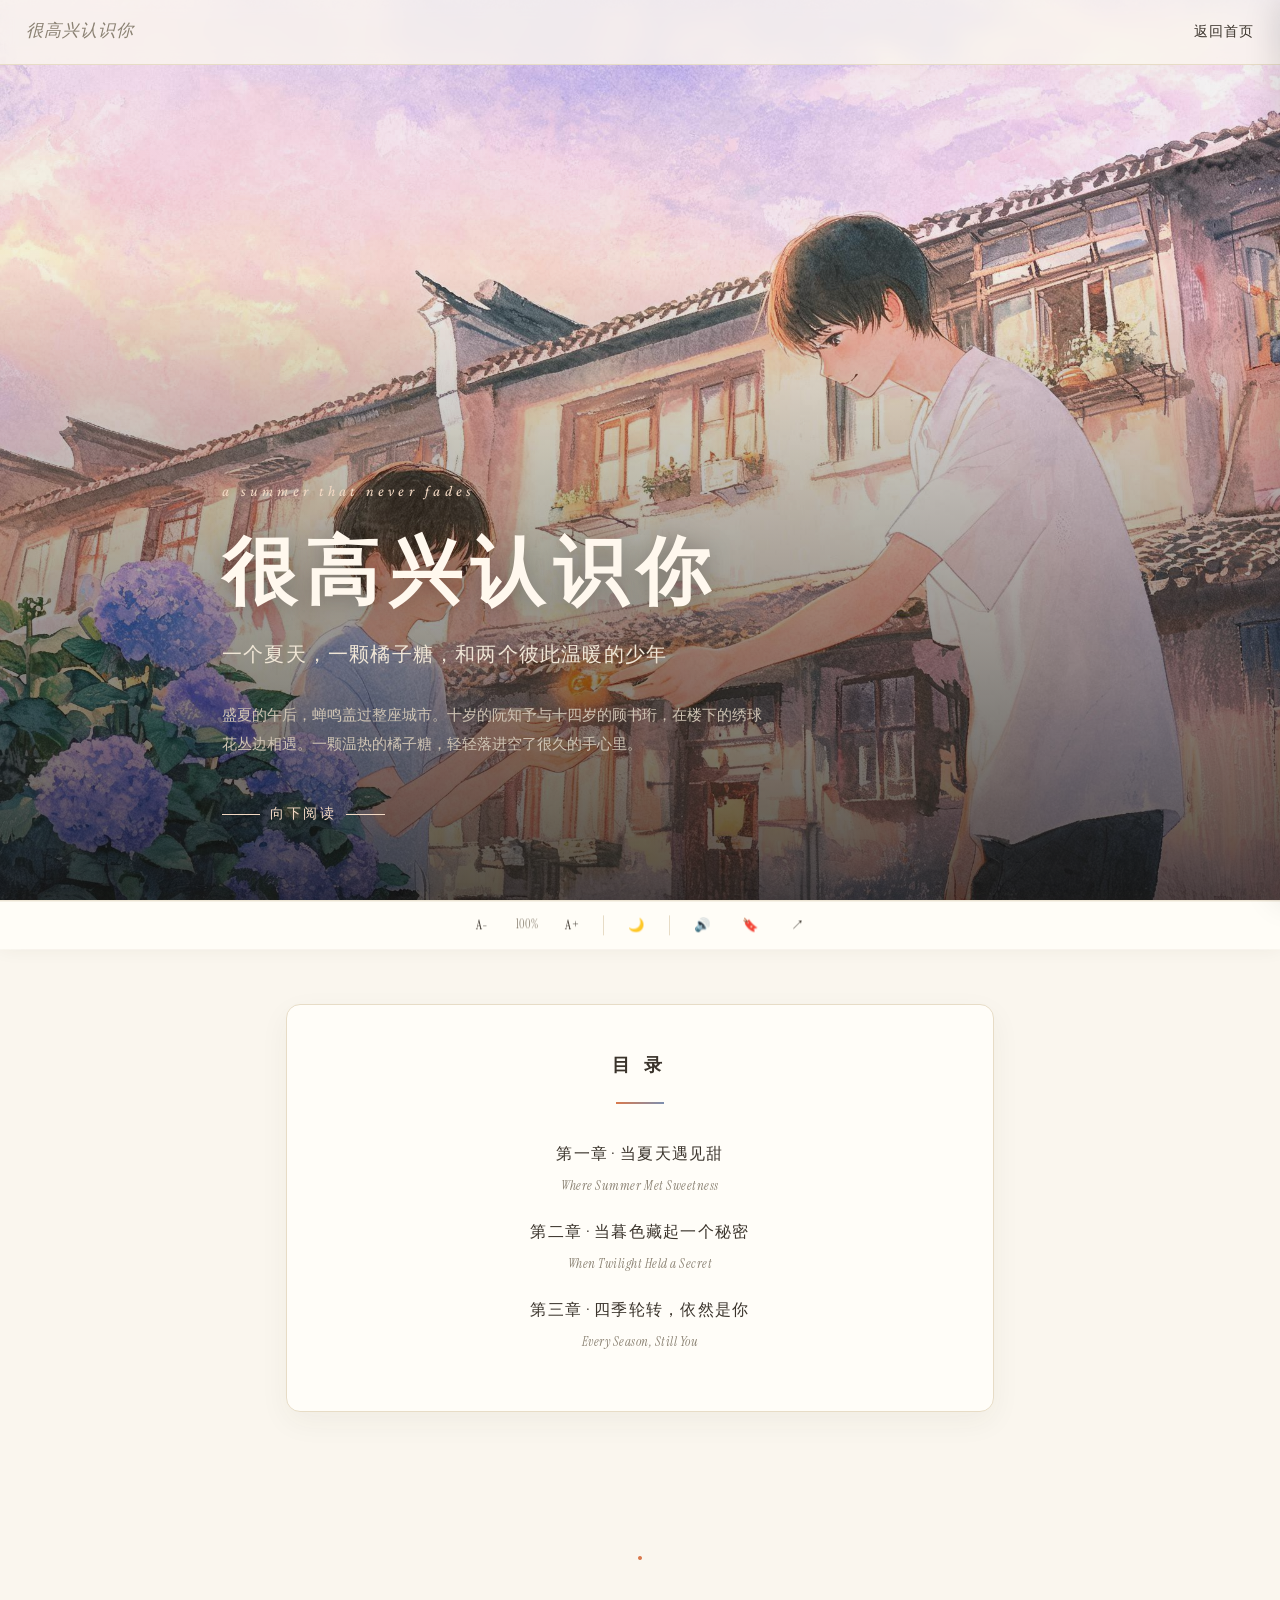
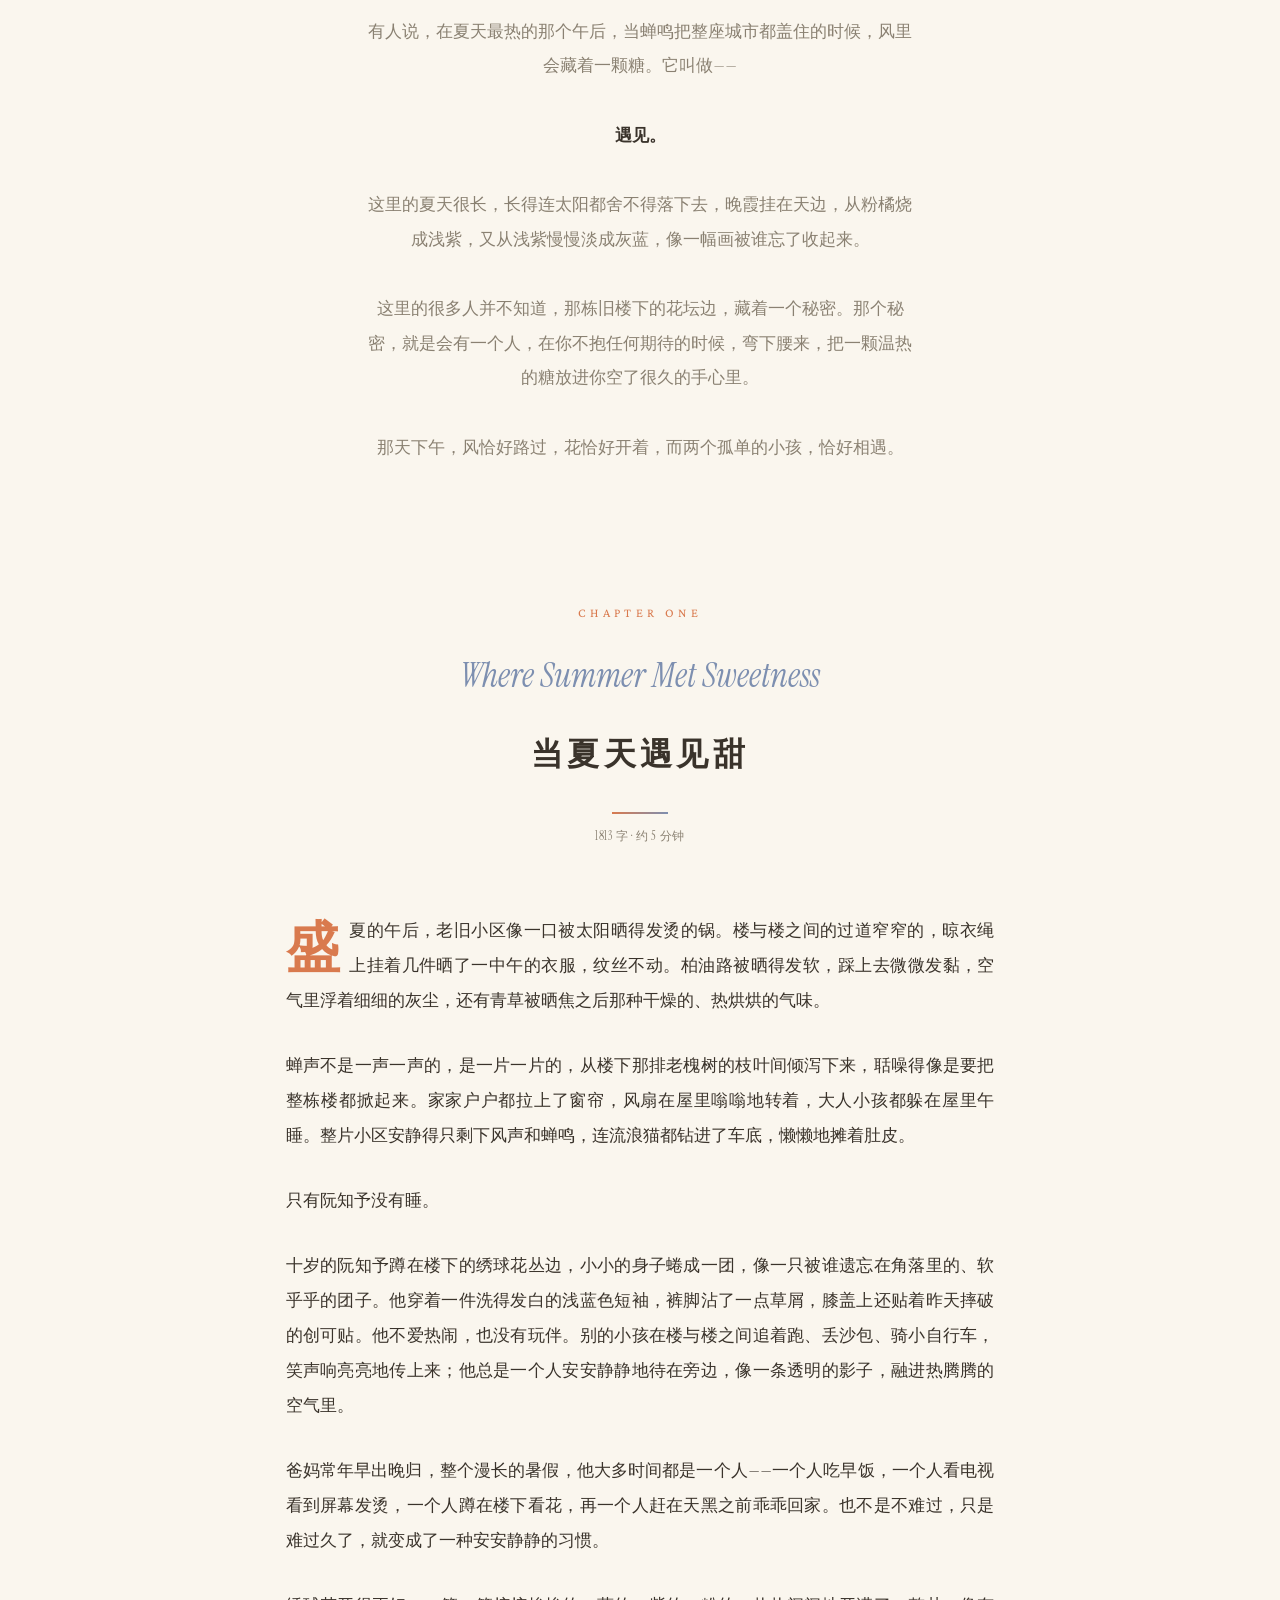
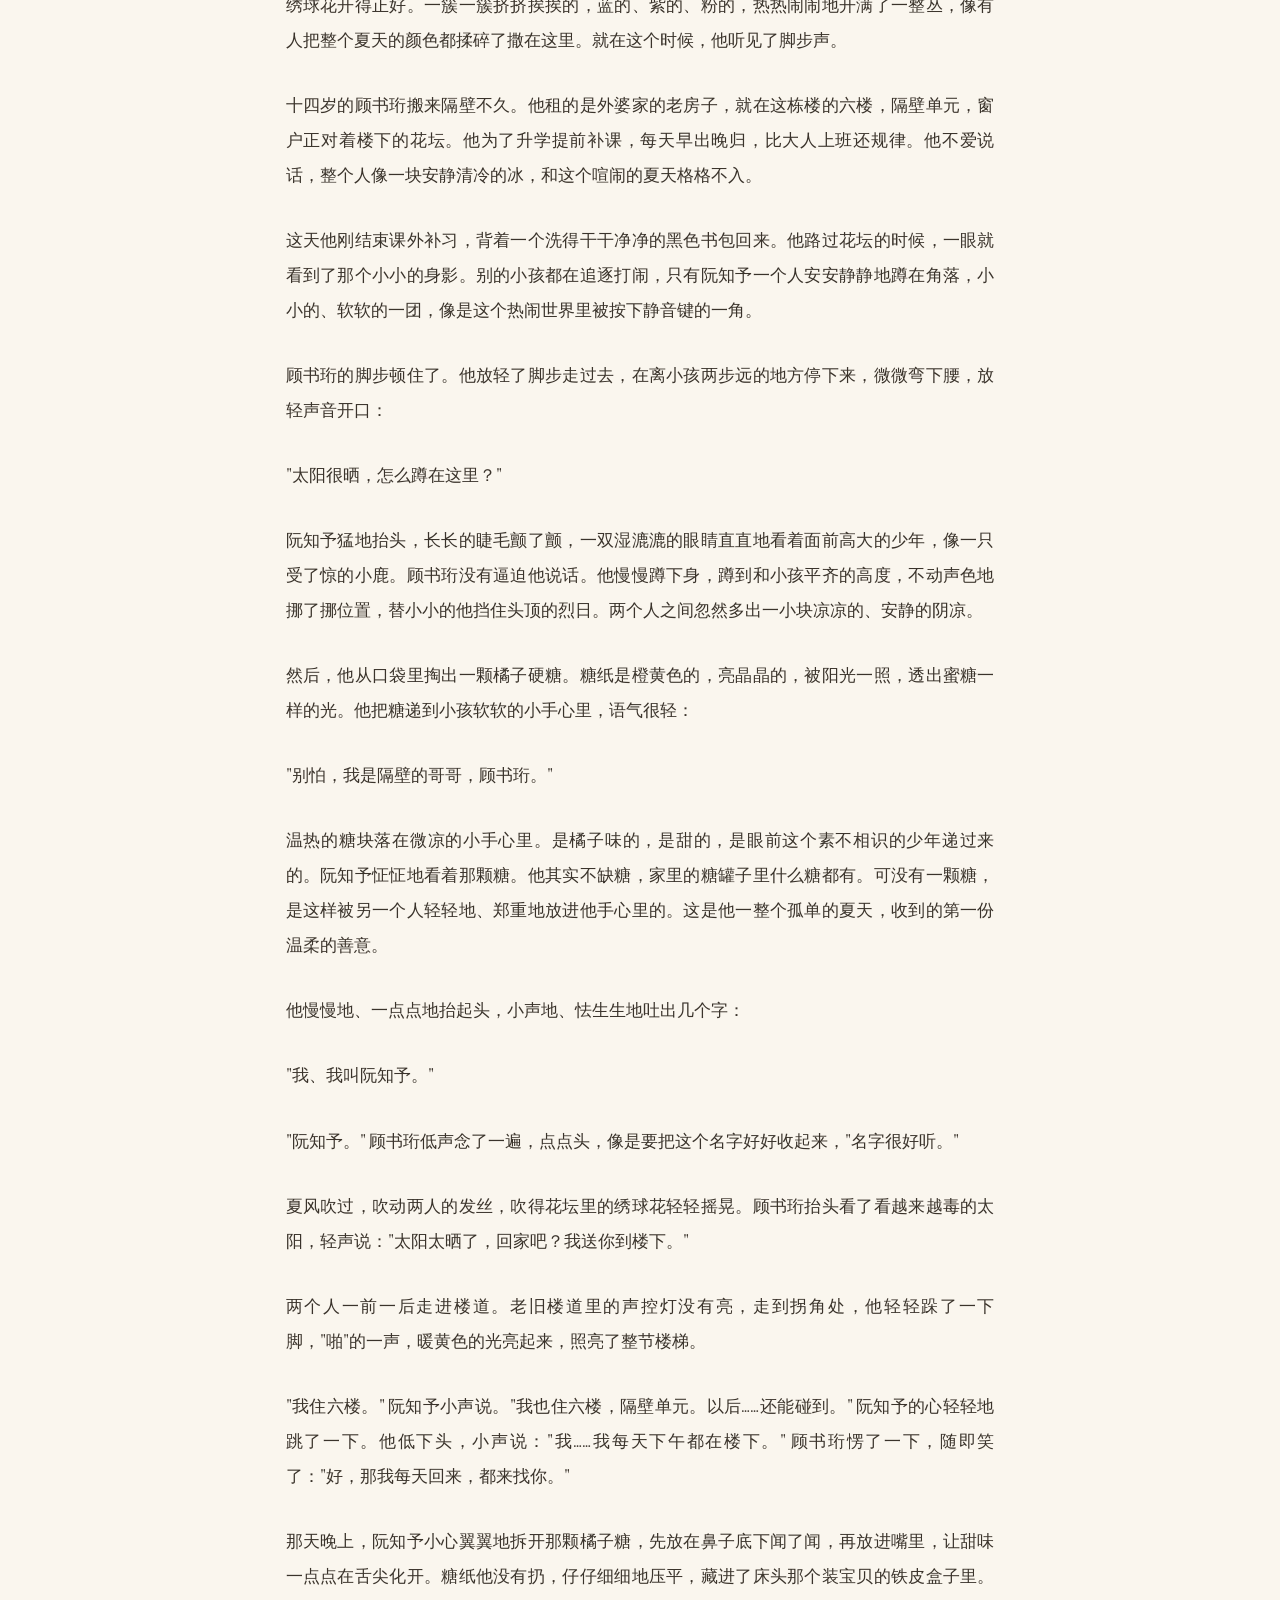
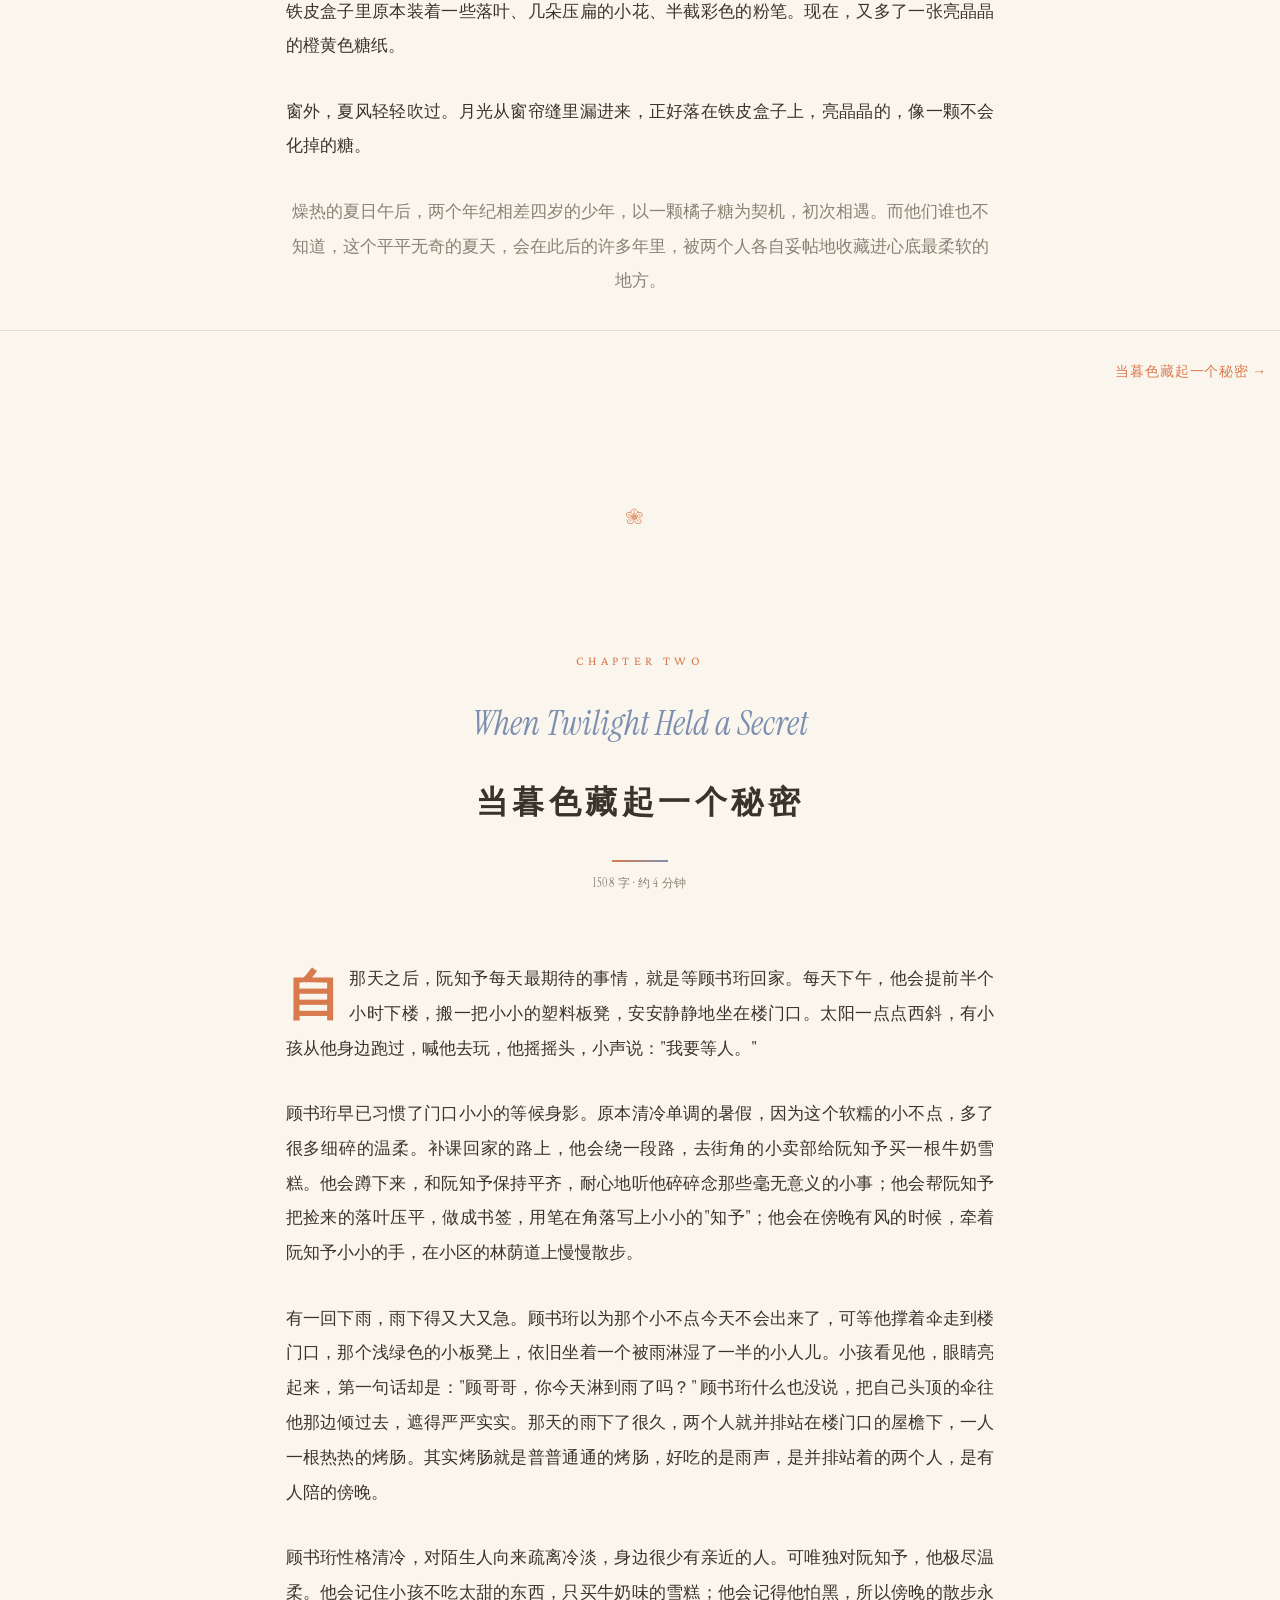
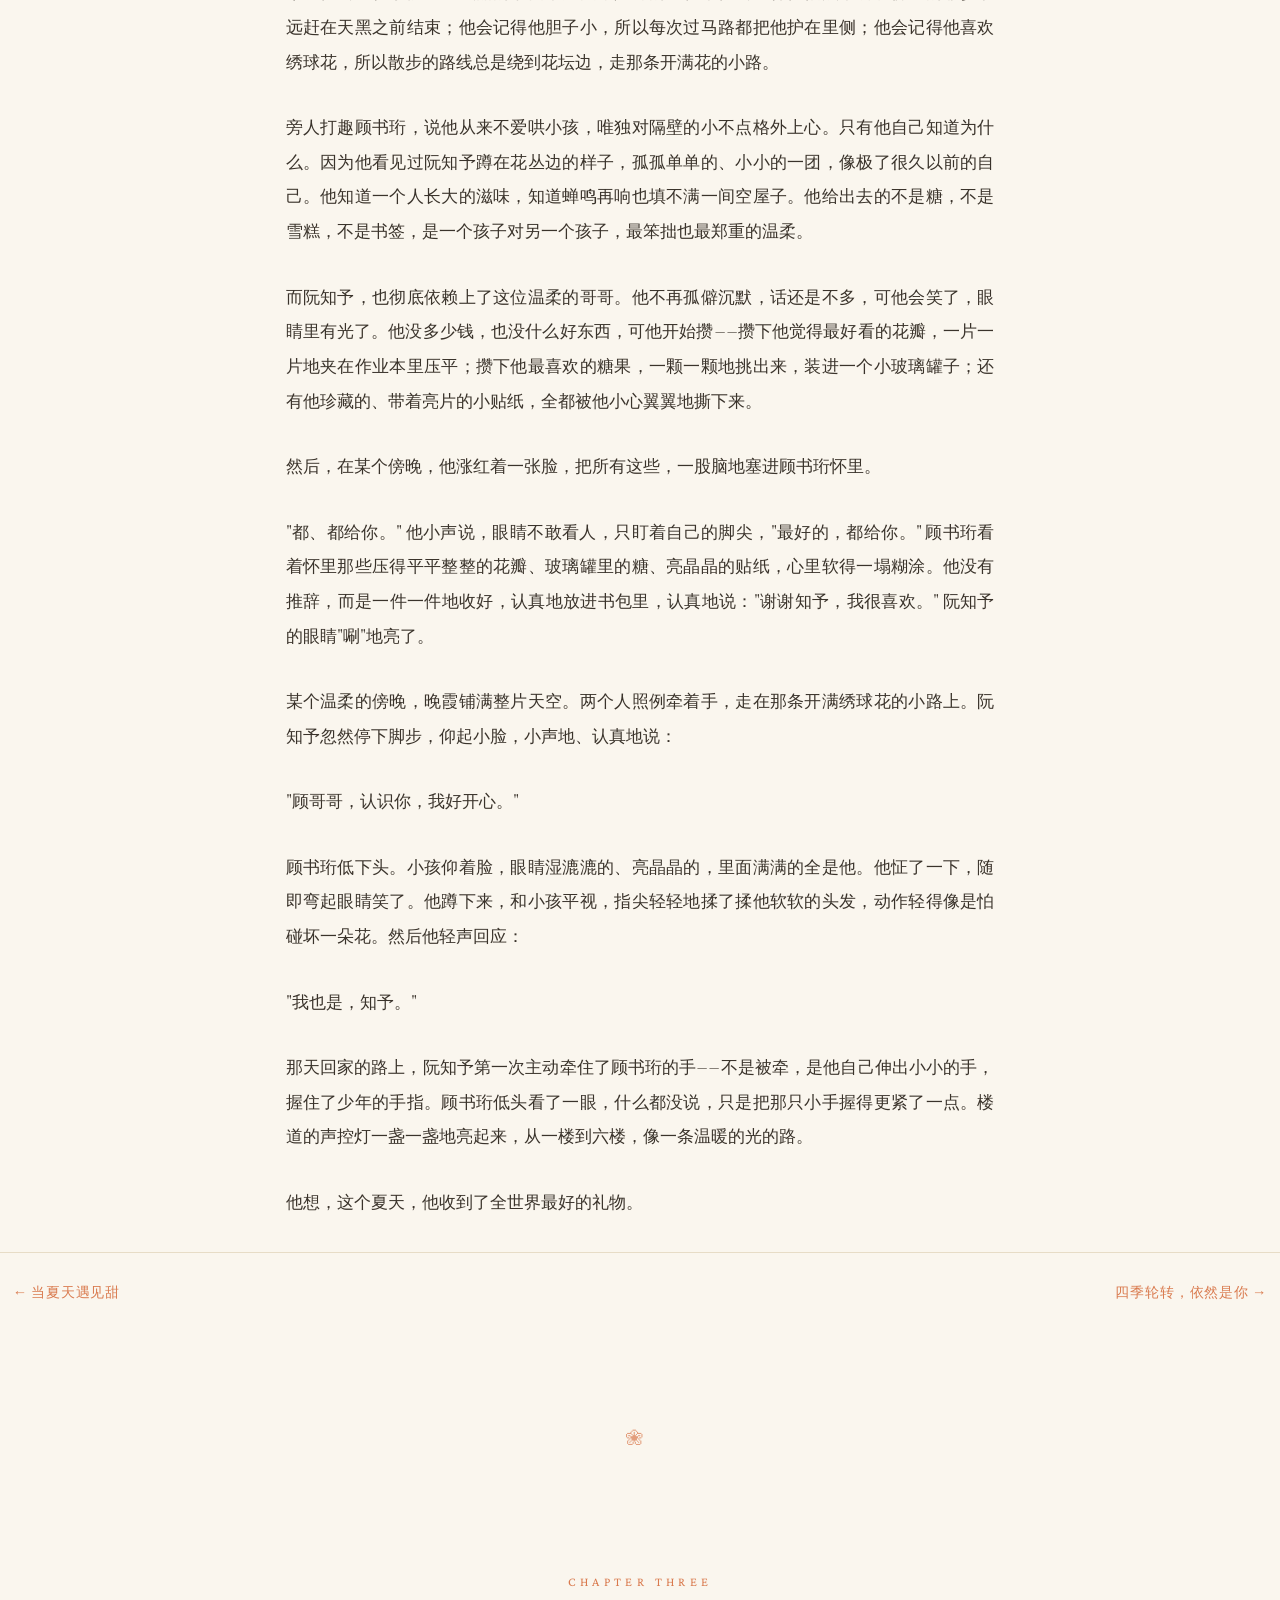
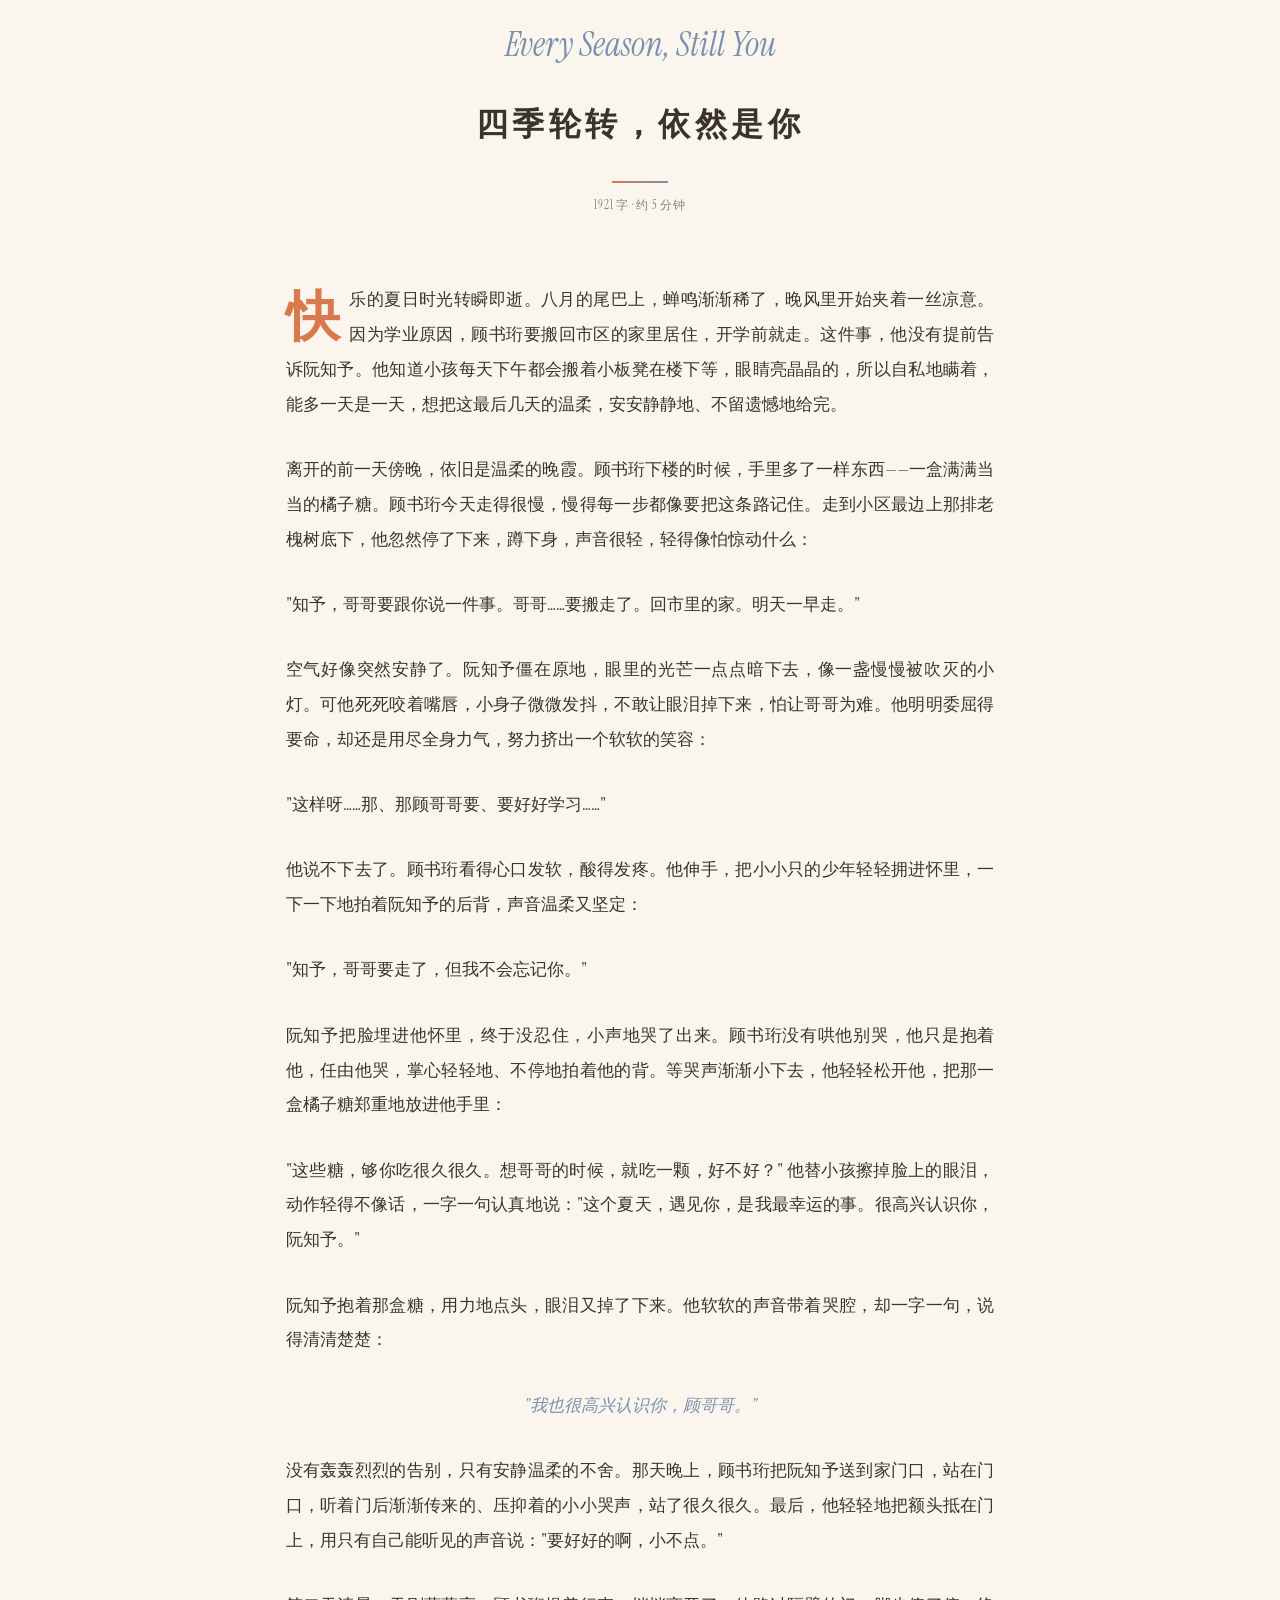
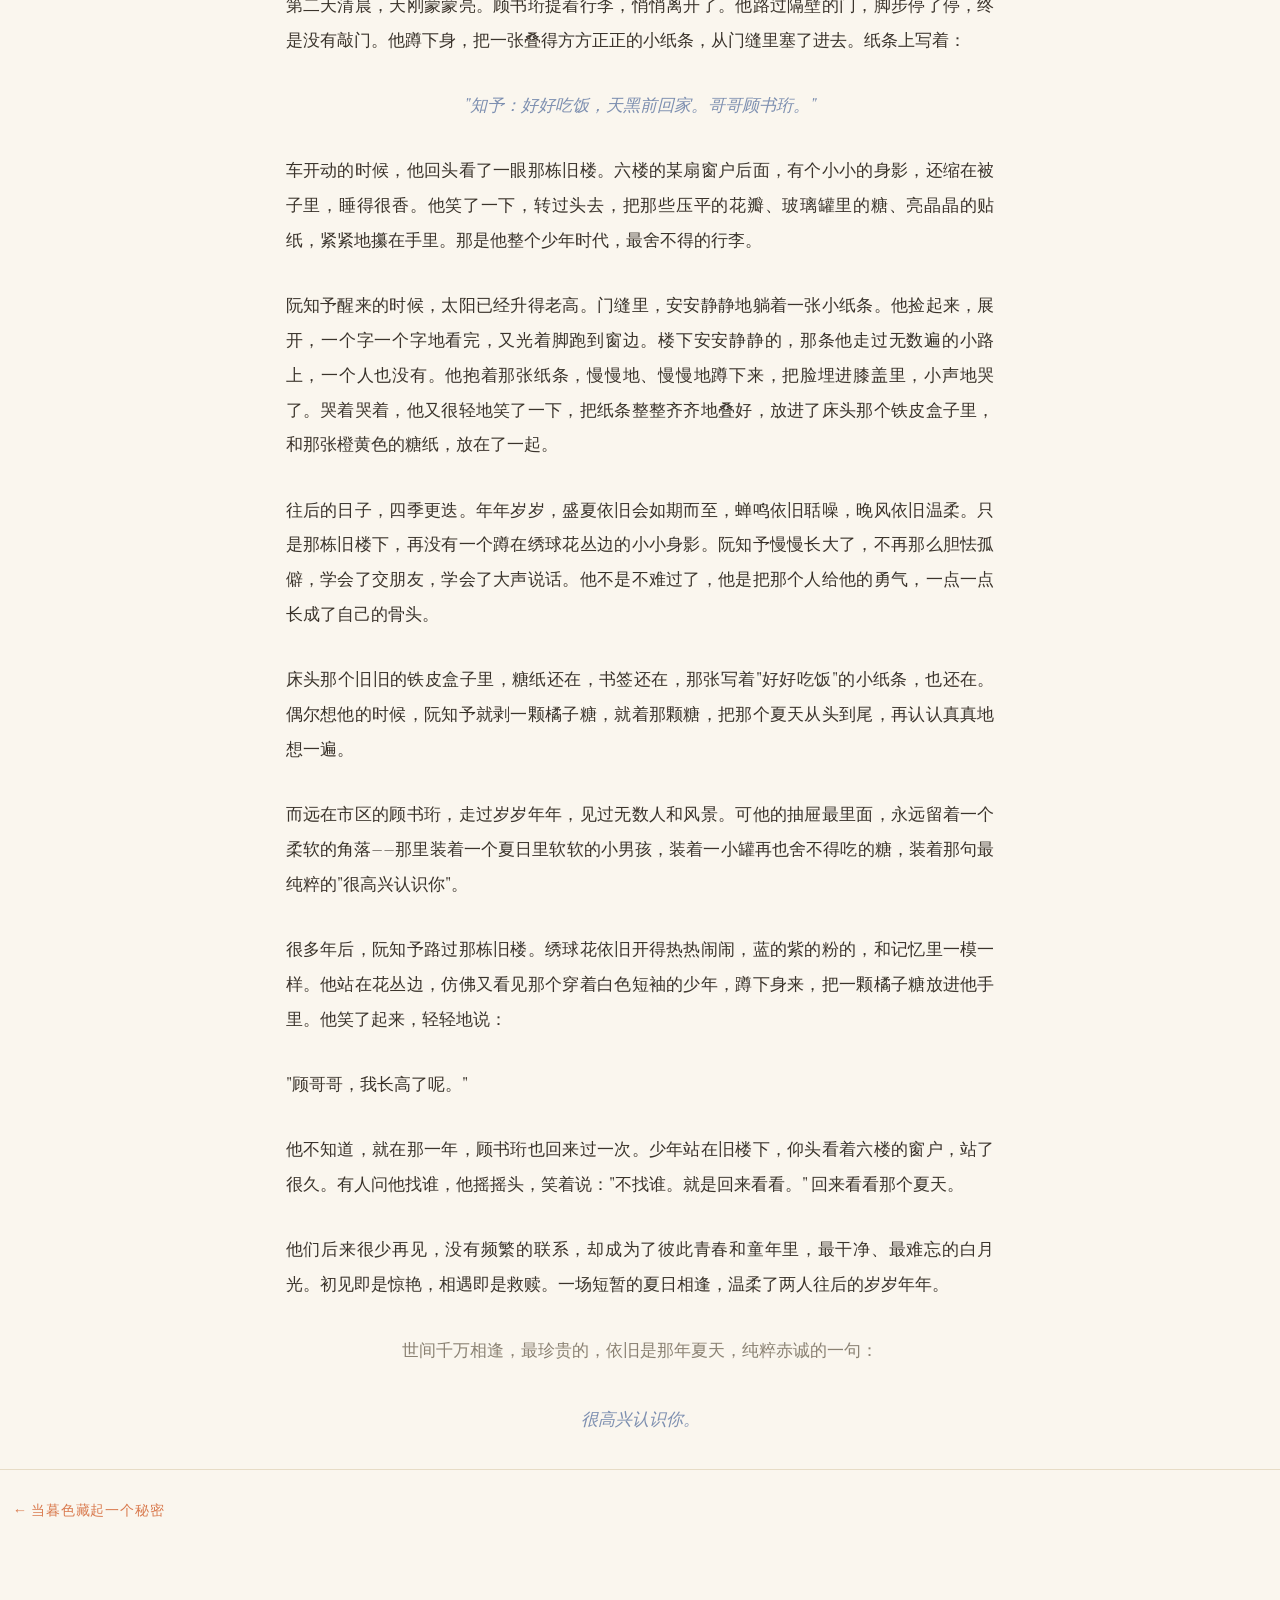
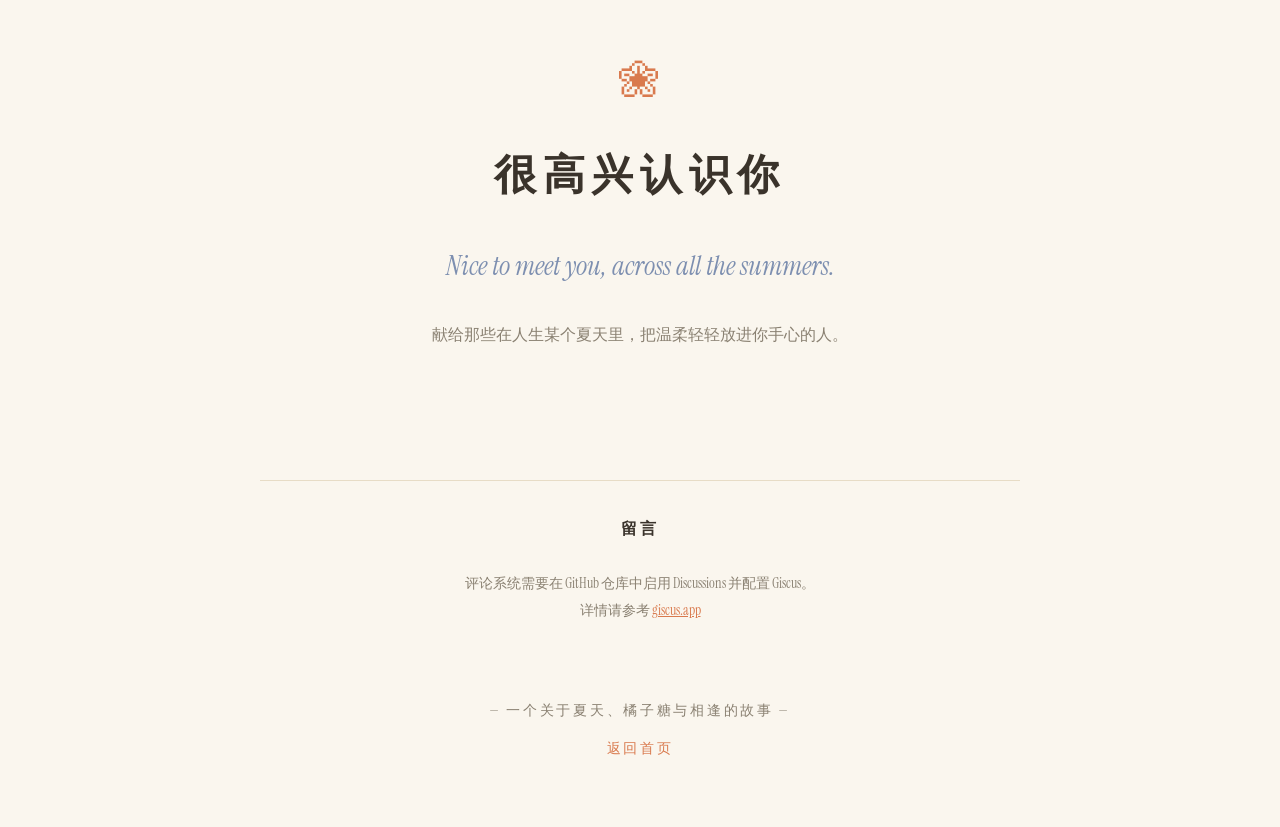
==== commit 894a87d7: "添加15项小说阅读功能：阅读进度保存、回到顶部、浮动目录、上下章导航、字体调节、深色模式、书签、朗读、字数统计、阅读时长、选中复制分享、评论系统、平滑滚动、首页进度条" ====
--- a/story1.html
+++ b/story1.html
@@ -251,6 +251,8 @@
   font-size:0.8rem;margin-top:0.15rem;letter-spacing:0.04em;}
 @media (max-width:600px){.toc{padding:4.5rem 0 0.5rem;}.toc-card{padding:2rem 1.4rem;}}
 </style>
+<script defer src="https://cloud.umami.is/script.js" data-website-id="83ac92dc-f4b5-4266-9c81-300cca5a505e"></script>
+<link rel="stylesheet" href="./_shared/reader.css">
 </head>
 <body>
 <nav class="topnav"><span class="brand">很高兴认识你</span><a href="index.html">返回首页</a></nav>
@@ -473,6 +475,6 @@
     <div class="small" style="margin-top:0.6rem;"><a href="index.html" style="color:var(--accent);text-decoration:none;">返回首页</a></div>
   </div>
 </footer>
-
+<script src="./_shared/reader.js"></script>
 </body>
 </html>
--- a/_shared/reader.css
+++ b/_shared/reader.css
@@ -0,0 +1,252 @@
+/* ========== Reader Toolbar & UI Widgets ========== */
+:root {
+  --toolbar-bg: rgba(255,253,248,0.92);
+  --toolbar-border: #e7dcc6;
+  --toolbar-ink: #3a332b;
+  --toolbar-accent: #d97a4e;
+  --toolbar-hover: rgba(217,122,78,0.08);
+  --toolbar-shadow: 0 -2px 20px rgba(58,51,43,0.08);
+  --popup-bg: #fffdf8;
+  --popup-shadow: 0 8px 32px rgba(58,51,43,0.14);
+  --sidebar-bg: rgba(255,253,248,0.97);
+  --font-size: 17px;
+    --font-scale: 1;
+}
+
+/* Dark mode */
+body.dark-mode {
+  --bg: #1a1a1e;
+  --bg2: #222228;
+  --ink: #e0ddd6;
+  --muted: #8a8a80;
+  --rule: #333338;
+  --accent: #e8946a;
+  --accent2: #9aa8c0;
+  --accent-soft: #3a2a1e;
+  --accent2-soft: #2a3040;
+  --paper: #222228;
+  --toolbar-bg: rgba(26,26,30,0.94);
+  --toolbar-border: #333338;
+  --toolbar-ink: #e0ddd6;
+  --popup-bg: #2a2a30;
+  --sidebar-bg: rgba(26,26,30,0.97);
+}
+body.dark-mode .topnav {
+  background: rgba(26,26,30,0.88) !important;
+  border-color: #333338 !important;
+}
+body.dark-mode .topnav a { color: #e0ddd6 !important; }
+body.dark-mode .topnav .brand { color: #8a8a80 !important; }
+body.dark-mode .toc-card { background: #2a2a30 !important; border-color: #333338 !important; }
+body.dark-mode .cover-bg::after { background: linear-gradient(to bottom, rgba(10,8,6,0.15) 30%, rgba(10,8,6,0.85) 100%) !important; }
+body.dark-mode .cover-inner { color: #e0ddd6 !important; }
+body.dark-mode .cover-sub { color: #c0b8a8 !important; }
+body.dark-mode .cover-desc { color: #a09888 !important; }
+body.dark-mode .story-para { color: #d0ccc4 !important; }
+body.dark-mode .dialogue { color: #e0ddd6 !important; }
+body.dark-mode .prologue p { color: #a09888 !important; }
+body.dark-mode .prologue p b { color: #e0ddd6 !important; }
+body.dark-mode .ch-zh, body.dark-mode .ch-en { color: inherit !important; }
+body.dark-mode .ch-compact { color: var(--accent) !important; }
+body.dark-mode .ending p { color: #a09888 !important; }
+body.dark-mode footer { color: #8a8a80 !important; }
+body.dark-mode footer a { color: var(--accent) !important; }
+body.dark-mode .orn { color: var(--accent) !important; opacity: 0.6 !important; }
+body.dark-mode .story-para .drop { color: var(--accent) !important; }
+body.dark-mode .toc-list a { color: #e0ddd6 !important; }
+body.dark-mode .toc-list a:hover { color: var(--accent) !important; }
+body.dark-mode .toc-list .en { color: #8a8a80 !important; }
+body.dark-mode .story-para.em { color: #8a8a80 !important; }
+body.dark-mode .story-para.em .quote { color: var(--accent2) !important; }
+body.dark-mode .story-divider .divider-title { color: #e0ddd6 !important; }
+body.dark-mode .story-divider .divider-en { color: var(--accent2) !important; }
+body.dark-mode .chapter-nav { border-color: #333338 !important; }
+body.dark-mode .prologue .glyph,
+body.dark-mode .ending .glyph,
+body.dark-mode .story-divider .glyph { color: var(--accent) !important; }
+
+/* Reading progress bar */
+#reader-progress {
+  position: fixed; top: 0; left: 0; height: 3px; z-index: 100;
+  background: linear-gradient(90deg, var(--accent), var(--accent2));
+  width: 0%; transition: width 0.15s linear; border-radius: 0 2px 2px 0;
+}
+
+/* Bottom toolbar */
+#reader-toolbar {
+  position: fixed; bottom: 0; left: 0; right: 0; z-index: 90;
+  background: var(--toolbar-bg); backdrop-filter: blur(12px);
+  border-top: 1px solid var(--toolbar-border);
+  box-shadow: var(--toolbar-shadow);
+  display: flex; justify-content: center; align-items: center;
+  gap: 0.6rem; padding: 0.5rem 1rem;
+  transform: translateY(100%); transition: transform 0.35s cubic-bezier(0.4,0,0.2,1);
+}
+#reader-toolbar.visible { transform: translateY(0); }
+#reader-toolbar button {
+  background: none; border: none; cursor: pointer;
+  color: var(--toolbar-ink); font-size: 0.82rem;
+  padding: 0.45rem 0.7rem; border-radius: 8px;
+  display: flex; align-items: center; gap: 0.3rem;
+  transition: background 0.2s, color 0.2s;
+  font-family: inherit; letter-spacing: 0.04em;
+  white-space: nowrap;
+}
+#reader-toolbar button:hover { background: var(--toolbar-hover); color: var(--accent); }
+#reader-toolbar button.active { color: var(--accent); font-weight: 600; }
+#reader-toolbar .sep { width: 1px; height: 20px; background: var(--toolbar-border); margin: 0 0.2rem; }
+
+/* Font size display */
+#font-size-label { font-size: 0.78rem; color: var(--muted); min-width: 2.2rem; text-align: center; }
+
+/* Back to top */
+#btn-back-to-top {
+  position: fixed; bottom: 5rem; right: 1.4rem; z-index: 89;
+  width: 40px; height: 40px; border-radius: 50%;
+  background: var(--toolbar-bg); border: 1px solid var(--toolbar-border);
+  color: var(--toolbar-ink); cursor: pointer;
+  display: flex; align-items: center; justify-content: center;
+  font-size: 1.2rem; opacity: 0; transform: translateY(12px);
+  transition: opacity 0.3s, transform 0.3s, background 0.2s;
+  backdrop-filter: blur(8px); box-shadow: 0 2px 12px rgba(58,51,43,0.08);
+}
+#btn-back-to-top.visible { opacity: 1; transform: translateY(0); }
+#btn-back-to-top:hover { background: var(--toolbar-hover); color: var(--accent); }
+
+/* Floating TOC button */
+#btn-toc-float {
+  position: fixed; bottom: 5rem; right: 4.6rem; z-index: 89;
+  width: 40px; height: 40px; border-radius: 50%;
+  background: var(--toolbar-bg); border: 1px solid var(--toolbar-border);
+  color: var(--toolbar-ink); cursor: pointer;
+  display: flex; align-items: center; justify-content: center;
+  font-size: 1.1rem; opacity: 0; transform: translateY(12px);
+  transition: opacity 0.3s, transform 0.3s, background 0.2s;
+  backdrop-filter: blur(8px); box-shadow: 0 2px 12px rgba(58,51,43,0.08);
+}
+#btn-toc-float.visible { opacity: 1; transform: translateY(0); }
+#btn-toc-float:hover { background: var(--toolbar-hover); color: var(--accent); }
+
+/* TOC sidebar overlay */
+#toc-overlay {
+  position: fixed; inset: 0; z-index: 200; background: rgba(0,0,0,0.35);
+  opacity: 0; pointer-events: none; transition: opacity 0.3s;
+  backdrop-filter: blur(2px);
+}
+#toc-overlay.open { opacity: 1; pointer-events: auto; }
+
+#toc-sidebar {
+  position: fixed; top: 0; right: 0; bottom: 0; z-index: 201;
+  width: 320px; max-width: 85vw; background: var(--sidebar-bg);
+  box-shadow: -4px 0 32px rgba(0,0,0,0.12);
+  transform: translateX(100%); transition: transform 0.35s cubic-bezier(0.4,0,0.2,1);
+  display: flex; flex-direction: column; overflow-y: auto;
+}
+#toc-sidebar.open { transform: translateX(0); }
+#toc-sidebar .toc-sidebar-header {
+  padding: 1.4rem 1.6rem; border-bottom: 1px solid var(--toolbar-border);
+  display: flex; justify-content: space-between; align-items: center;
+  position: sticky; top: 0; background: var(--sidebar-bg); z-index: 1;
+}
+#toc-sidebar .toc-sidebar-header h3 {
+  font-size: 1rem; letter-spacing: 0.16em; font-weight: 700; color: var(--ink);
+}
+#toc-sidebar .toc-sidebar-close {
+  background: none; border: none; cursor: pointer; font-size: 1.4rem;
+  color: var(--muted); padding: 0.2rem; line-height: 1;
+}
+#toc-sidebar .toc-sidebar-close:hover { color: var(--accent); }
+#toc-sidebar .toc-sidebar-list { list-style: none; padding: 1rem 1.6rem; flex: 1; }
+#toc-sidebar .toc-sidebar-list li { margin-bottom: 0.6rem; }
+#toc-sidebar .toc-sidebar-list a {
+  color: var(--ink); text-decoration: none; font-size: 0.92rem;
+  display: block; padding: 0.4rem 0.6rem; border-radius: 6px;
+  transition: background 0.15s, color 0.15s;
+}
+#toc-sidebar .toc-sidebar-list a:hover { background: var(--toolbar-hover); color: var(--accent); }
+#toc-sidebar .toc-sidebar-list a.active { color: var(--accent); font-weight: 600; background: var(--toolbar-hover); }
+#toc-sidebar .toc-sidebar-progress {
+  font-size: 0.78rem; color: var(--muted); padding: 0.3rem 0.6rem;
+}
+
+/* Chapter nav at bottom */
+.chapter-nav {
+  display: flex; justify-content: space-between; align-items: center;
+  padding: 1.2rem 0; margin-top: 2rem; border-top: 1px solid var(--rule);
+  gap: 0.8rem;
+}
+.chapter-nav a {
+  color: var(--accent); text-decoration: none; font-size: 0.9rem;
+  letter-spacing: 0.06em; padding: 0.4rem 0.8rem; border-radius: 6px;
+  transition: background 0.2s;
+}
+.chapter-nav a:hover { background: var(--toolbar-hover); }
+.chapter-nav .nav-placeholder { visibility: hidden; }
+
+/* Reading time + word count badge */
+.ch-meta {
+  display: flex; justify-content: center; gap: 1.2rem; margin-top: 0.6rem;
+  font-size: 0.78rem; color: var(--muted); letter-spacing: 0.06em;
+}
+
+/* Selected text tooltip */
+#selection-tooltip {
+  position: absolute; z-index: 300; display: none;
+  background: var(--popup-bg); border: 1px solid var(--toolbar-border);
+  border-radius: 8px; box-shadow: var(--popup-shadow); padding: 0.4rem 0.5rem;
+}
+#selection-tooltip button {
+  background: none; border: none; cursor: pointer; color: var(--accent);
+  font-size: 0.82rem; padding: 0.3rem 0.6rem; border-radius: 4px;
+  font-family: inherit; letter-spacing: 0.04em;
+}
+#selection-tooltip button:hover { background: var(--toolbar-hover); }
+
+/* Share toast */
+#share-toast {
+  position: fixed; bottom: 6rem; left: 50%; transform: translateX(-50%) translateY(20px);
+  z-index: 250; background: var(--popup-bg); border: 1px solid var(--toolbar-border);
+  border-radius: 10px; box-shadow: var(--popup-shadow); padding: 0.7rem 1.2rem;
+  font-size: 0.85rem; color: var(--ink); opacity: 0; pointer-events: none;
+  transition: opacity 0.3s, transform 0.3s;
+}
+#share-toast.show { opacity: 1; transform: translateX(-50%) translateY(0); }
+
+/* Bookmark highlight */
+.bookmarked { background: linear-gradient(180deg, transparent 60%, var(--accent-soft) 60%) !important; }
+
+/* Bookmarks panel in sidebar */
+#bookmarks-panel { display: none; padding: 0 1.6rem 1.5rem; }
+#bookmarks-panel .bm-item {
+  padding: 0.5rem 0.6rem; border-radius: 6px; cursor: pointer;
+  font-size: 0.85rem; color: var(--ink); margin-bottom: 0.3rem;
+  border-left: 3px solid var(--accent); transition: background 0.15s;
+  overflow: hidden; text-overflow: ellipsis; white-space: nowrap;
+}
+#bookmarks-panel .bm-item:hover { background: var(--toolbar-hover); }
+#bookmarks-panel .bm-empty { color: var(--muted); font-size: 0.82rem; text-align: center; padding: 1rem 0; }
+#bookmarks-panel .bm-delete { float: right; color: var(--muted); cursor: pointer; font-size: 0.75rem; padding: 0 0.2rem; }
+#bookmarks-panel .bm-delete:hover { color: var(--accent); }
+
+/* TTS highlight */
+.tts-highlight { background: var(--accent-soft); border-radius: 3px; transition: background 0.15s; }
+
+/* Giscus wrapper */
+#giscus-container {
+  max-width: 760px; margin: 3rem auto 0; padding: 2rem 1.6rem;
+  border-top: 1px solid var(--rule);
+}
+#giscus-container h3 {
+  text-align: center; font-size: 1rem; letter-spacing: 0.16em;
+  color: var(--ink); margin-bottom: 1.5rem;
+}
+
+/* Responsive toolbar */
+@media (max-width: 600px) {
+  #reader-toolbar { gap: 0.2rem; padding: 0.4rem 0.5rem; }
+  #reader-toolbar button { font-size: 0.75rem; padding: 0.35rem 0.5rem; }
+  #reader-toolbar .sep { margin: 0; }
+  #btn-back-to-top { bottom: 4.5rem; right: 0.8rem; width: 36px; height: 36px; }
+  #btn-toc-float { bottom: 4.5rem; right: 3.6rem; width: 36px; height: 36px; }
+  #toc-sidebar { width: 280px; max-width: 85vw; }
+}
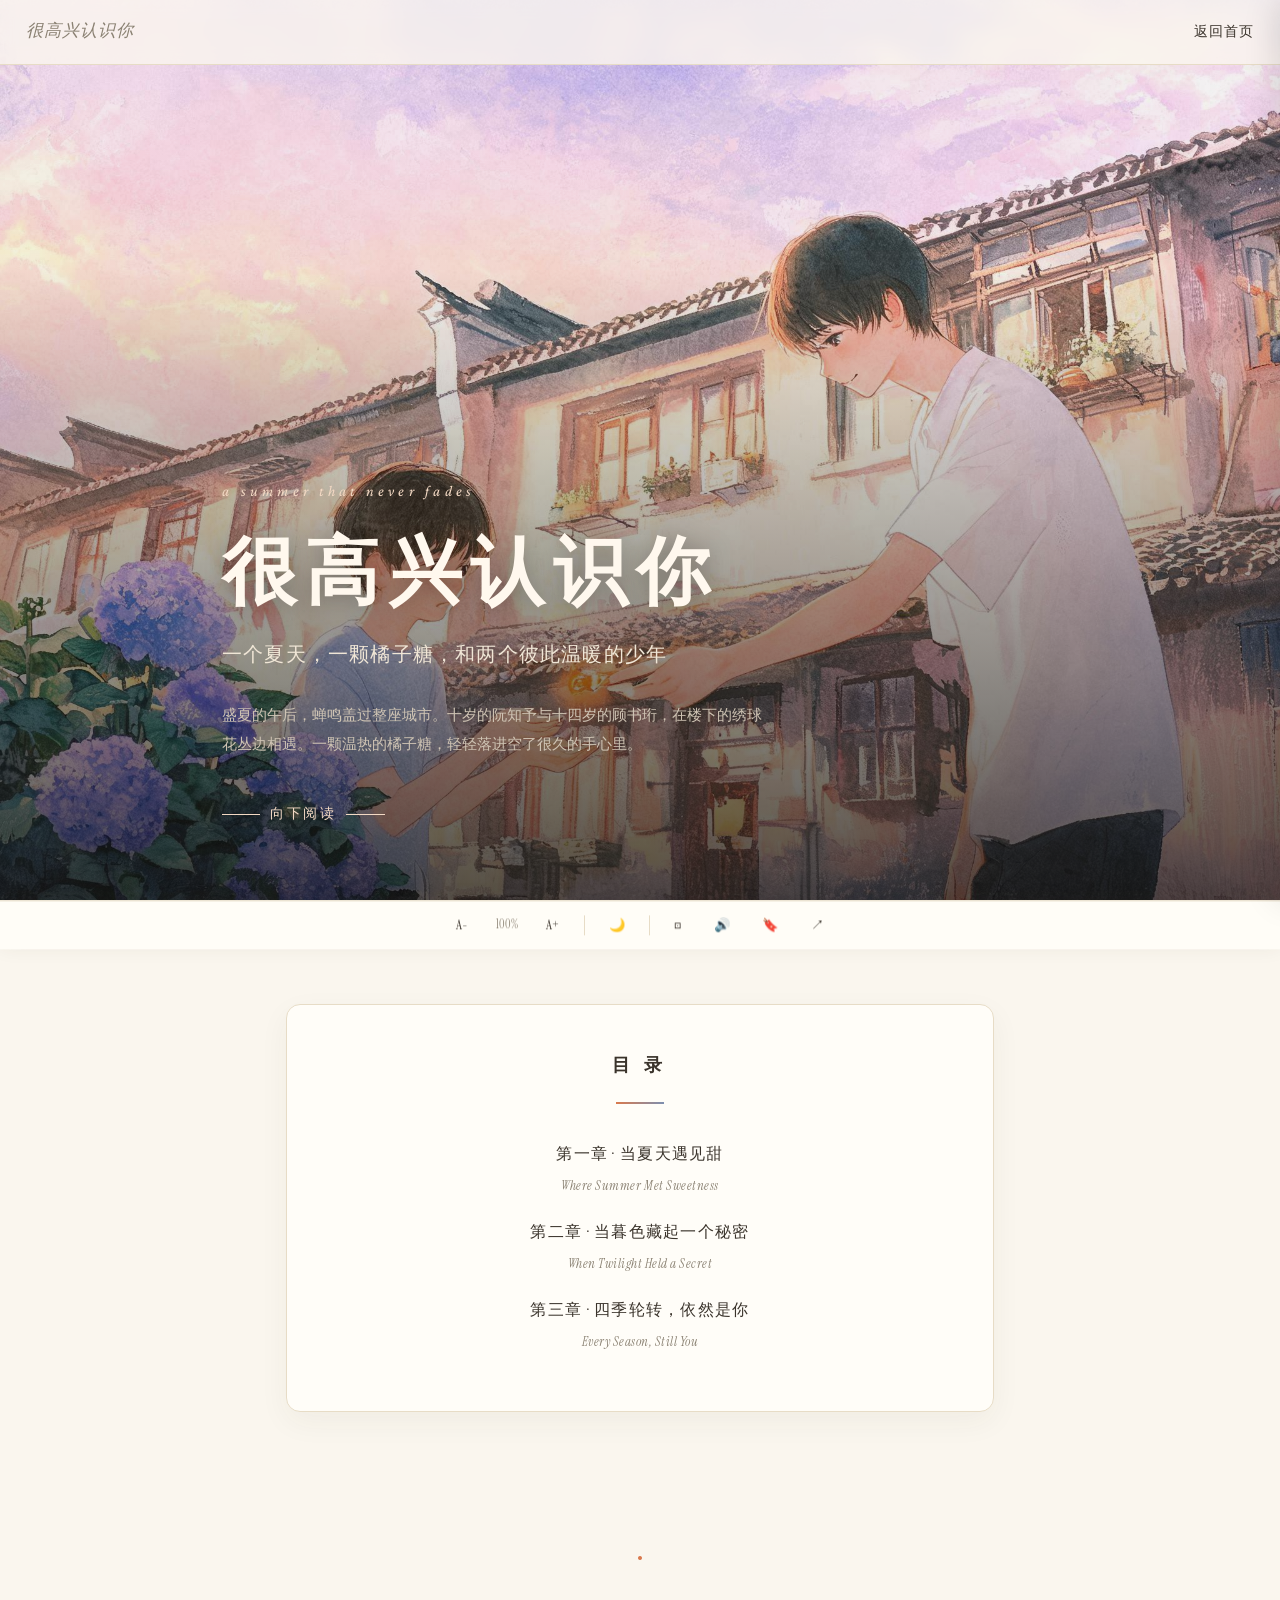
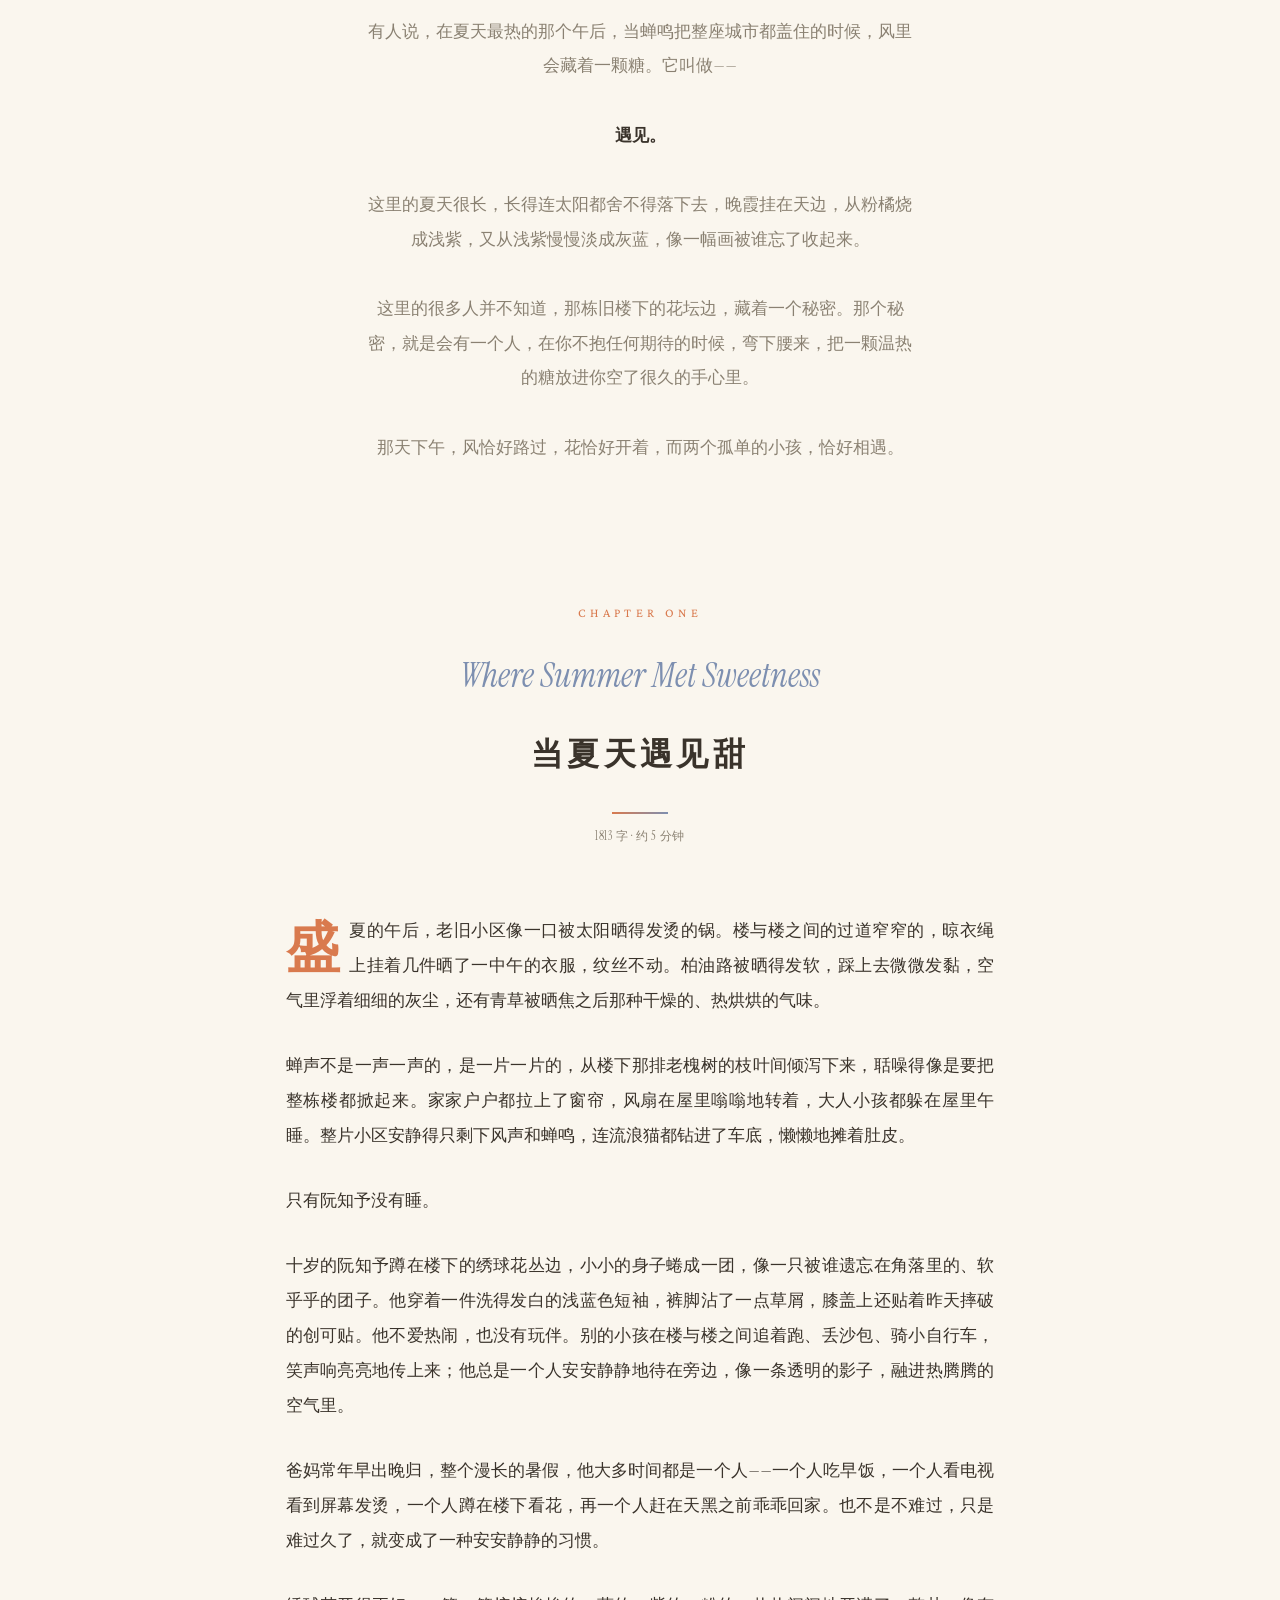
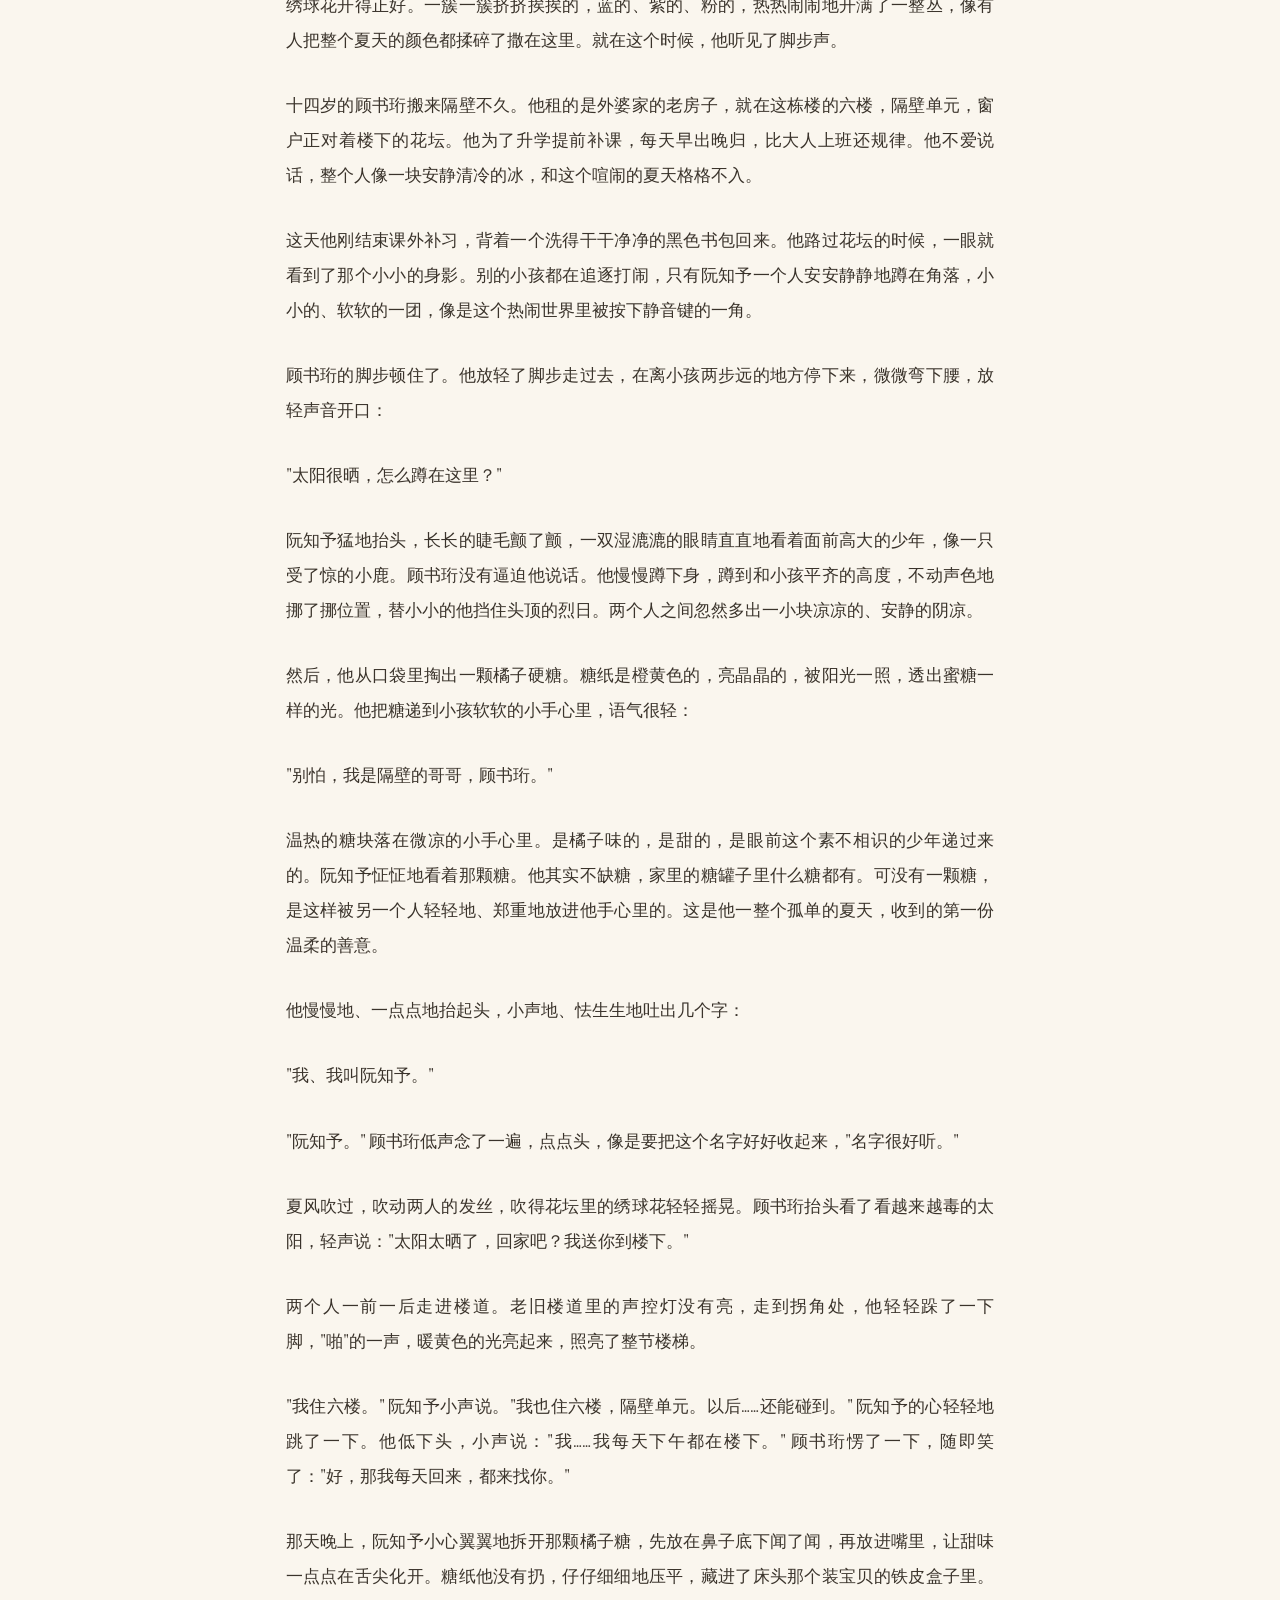
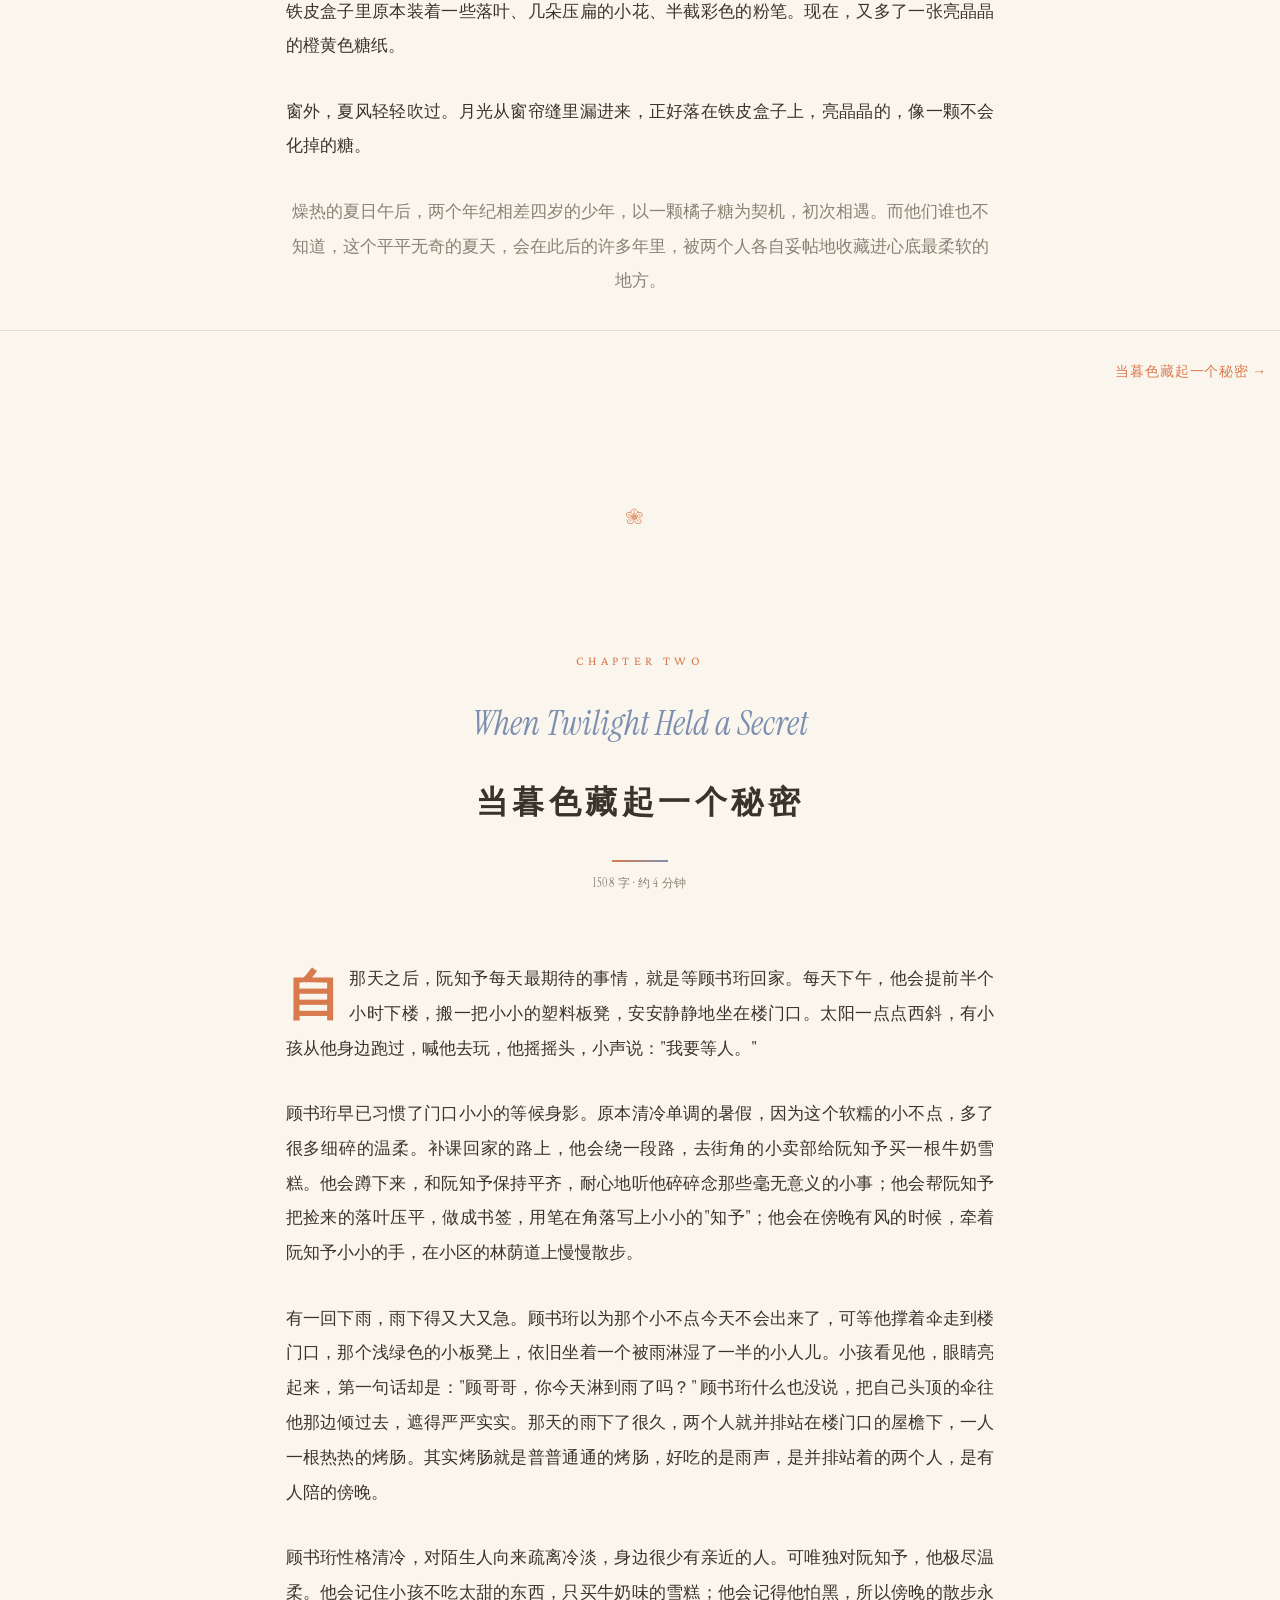
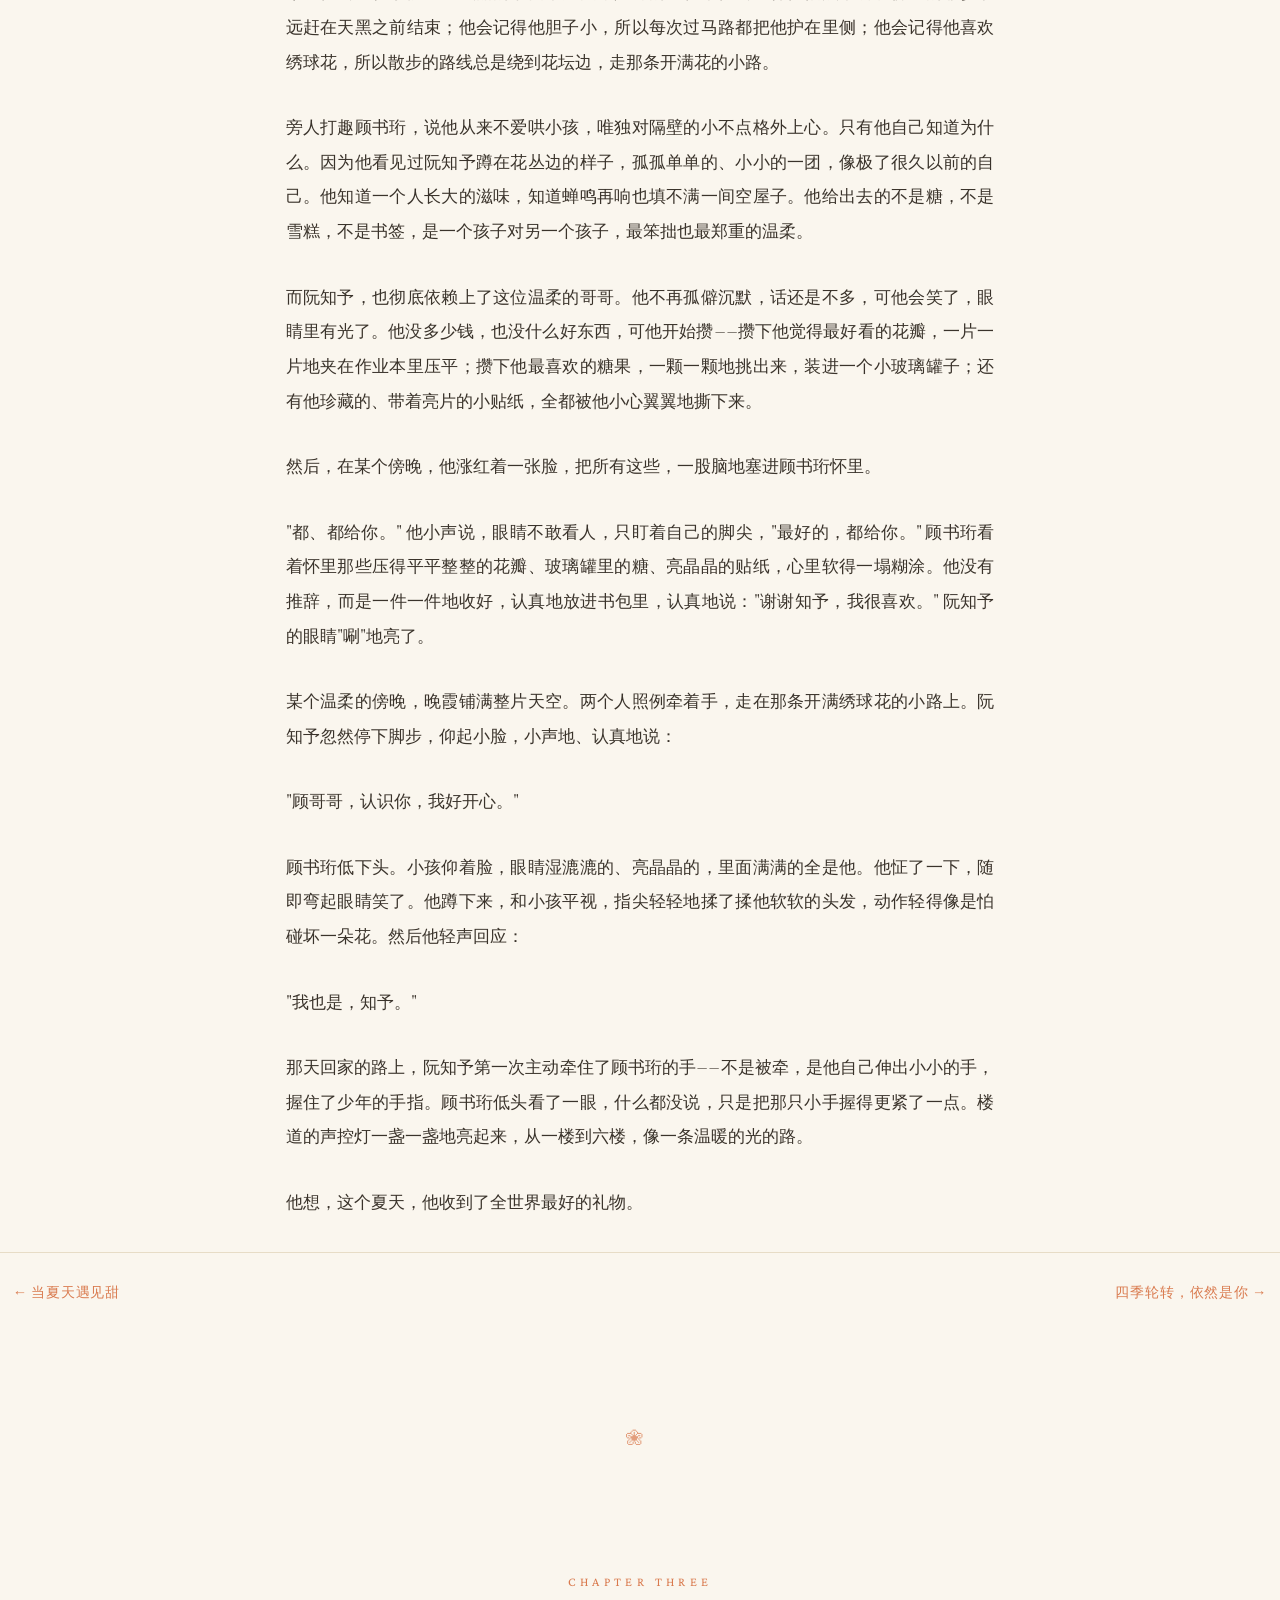
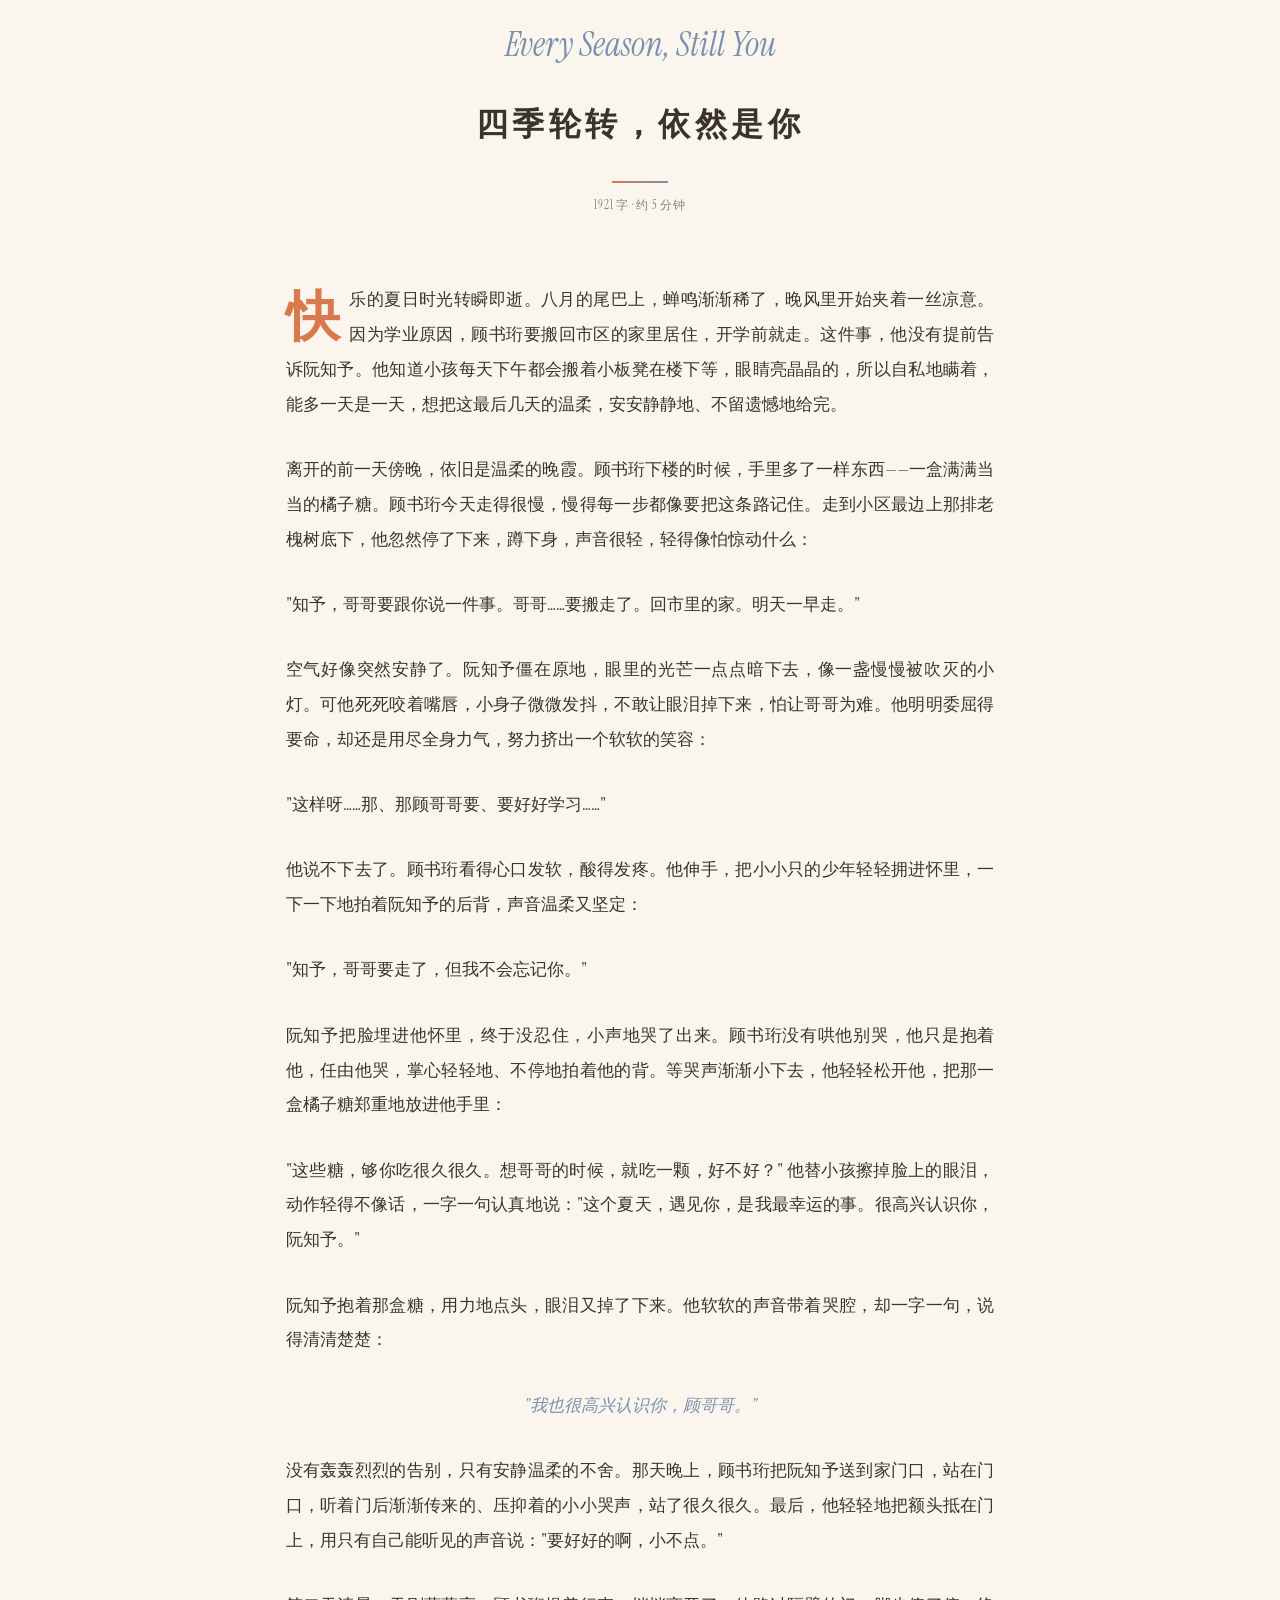
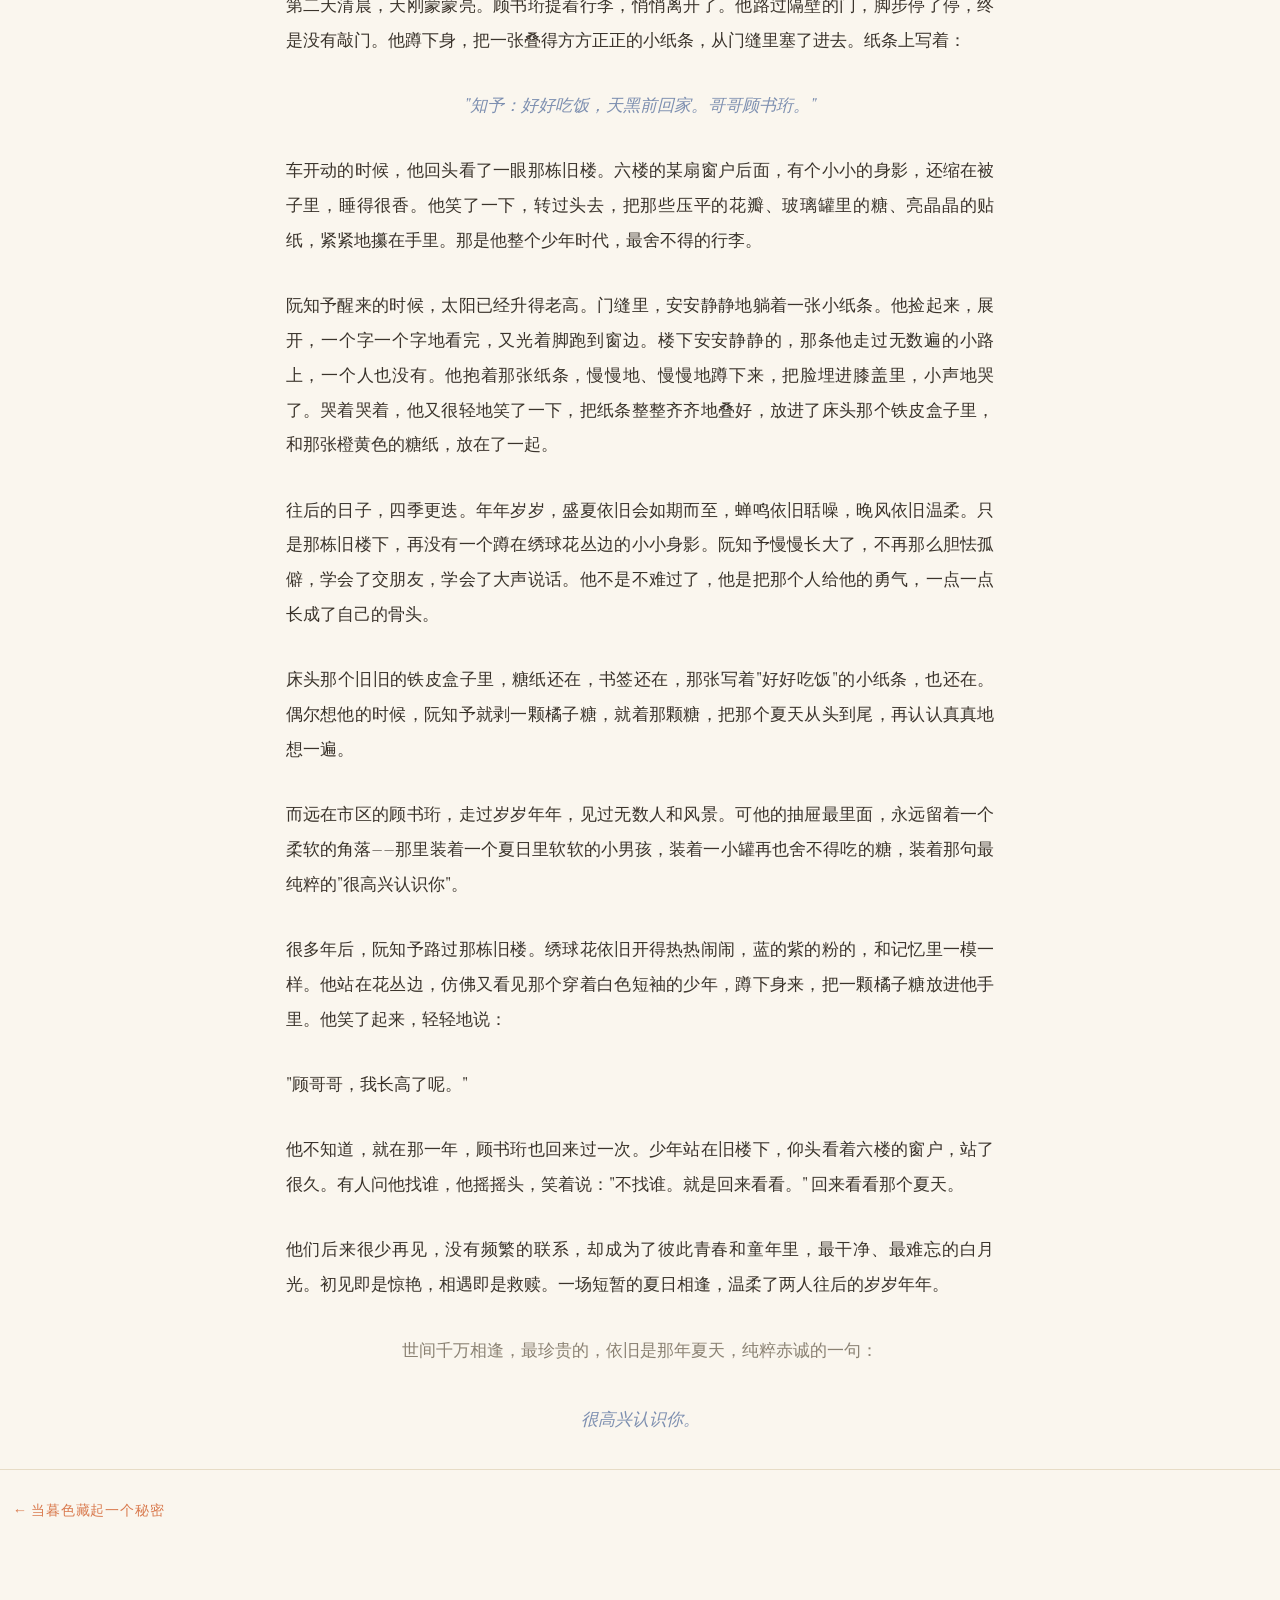
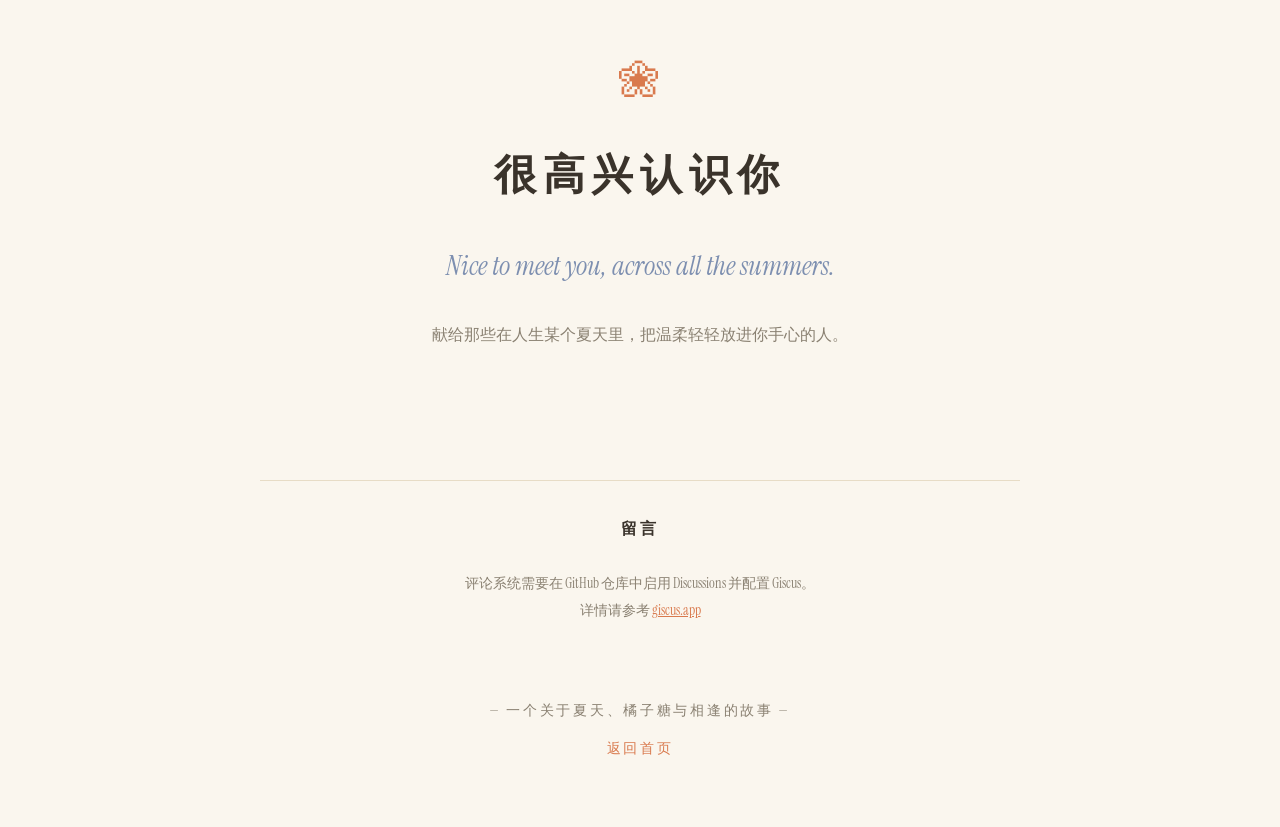
==== commit 0467fa5c: "全面优化：SEO社交分享、PWA离线阅读、首页继续阅读、沉浸模式、Giscus深色同步、无障碍支持、性能优化" ====
--- a/story1.html
+++ b/story1.html
@@ -4,6 +4,20 @@
 <meta charset="UTF-8">
 <meta name="viewport" content="width=device-width, initial-scale=1.0">
 <title>很高兴认识你 · 一个夏天的橘子糖</title>
+<meta name="description" content="一个夏天，一颗橘子糖，和两个彼此温暖的少年。盛夏的午后，蝉鸣盖过整座城市，十岁的阮知予与十四岁的顾书珩在楼下的绣球花丛边相遇。">
+<meta property="og:title" content="很高兴认识你 · 一个夏天的橘子糖">
+<meta property="og:description" content="一个夏天，一颗橘子糖，和两个彼此温暖的少年。">
+<meta property="og:image" content="https://SoleFish8.github.io/meet-you-summer/assets/cover_16x9.jpg">
+<meta property="og:url" content="https://SoleFish8.github.io/meet-you-summer/story1.html">
+<meta property="og:type" content="article">
+<meta name="twitter:card" content="summary_large_image">
+<meta name="twitter:title" content="很高兴认识你 · 一个夏天的橘子糖">
+<meta name="twitter:description" content="一个夏天，一颗橘子糖，和两个彼此温暖的少年。">
+<meta name="twitter:image" content="https://SoleFish8.github.io/meet-you-summer/assets/cover_16x9.jpg">
+<link rel="manifest" href="manifest.json">
+<meta name="theme-color" content="#d97a4e">
+<link rel="icon" type="image/jpeg" href="assets/icon-192.jpg">
+<link rel="apple-touch-icon" href="assets/icon-192.jpg">
 <link rel="preload" href="./_shared/fonts/CrimsonPro-Regular.ttf" as="font" type="font/ttf" crossorigin="">
 <link rel="preload" href="./_shared/fonts/InstrumentSerif-Italic.ttf" as="font" type="font/ttf" crossorigin="">
 <style>
@@ -24,27 +38,27 @@
 @font-face{
   font-family:'CrimsonPro';
   src:url('./_shared/fonts/CrimsonPro-Regular.ttf') format('truetype');
-  font-weight:400;font-style:normal;
+  font-weight:400;font-style:normal;font-display:swap;
 }
 @font-face{
   font-family:'CrimsonPro';
   src:url('./_shared/fonts/CrimsonPro-Italic.ttf') format('truetype');
-  font-weight:400;font-style:italic;
+  font-weight:400;font-style:italic;font-display:swap;
 }
 @font-face{
   font-family:'CrimsonPro';
   src:url('./_shared/fonts/CrimsonPro-Bold.ttf') format('truetype');
-  font-weight:700;font-style:normal;
+  font-weight:700;font-style:normal;font-display:swap;
 }
 @font-face{
   font-family:'InstrumentSerif';
   src:url('./_shared/fonts/InstrumentSerif-Regular.ttf') format('truetype');
-  font-weight:400;font-style:normal;
+  font-weight:400;font-style:normal;font-display:swap;
 }
 @font-face{
   font-family:'InstrumentSerif';
   src:url('./_shared/fonts/InstrumentSerif-Italic.ttf') format('truetype');
-  font-weight:400;font-style:italic;
+  font-weight:400;font-style:italic;font-display:swap;
 }
 html{scroll-behavior:smooth;}
 body{
@@ -253,8 +267,20 @@
 </style>
 <script defer src="https://cloud.umami.is/script.js" data-website-id="83ac92dc-f4b5-4266-9c81-300cca5a505e"></script>
 <link rel="stylesheet" href="./_shared/reader.css">
+<script type="application/ld+json">
+{
+  "@context": "https://schema.org",
+  "@type": "Article",
+  "headline": "很高兴认识你",
+  "description": "一个夏天，一颗橘子糖，和两个彼此温暖的少年。",
+  "url": "https://SoleFish8.github.io/meet-you-summer/story1.html",
+  "inLanguage": "zh-CN",
+  "author": { "@type": "Person", "name": "SoleFish" }
+}
+</script>
 </head>
 <body>
+<a href="#toc" id="skip-to-content">跳到内容</a>
 <nav class="topnav"><span class="brand">很高兴认识你</span><a href="index.html">返回首页</a></nav>
 <header class="cover">
   <div class="cover-bg">
@@ -476,5 +502,6 @@
   </div>
 </footer>
 <script src="./_shared/reader.js"></script>
+<script>if('serviceWorker' in navigator){navigator.serviceWorker.register('sw.js',{scope:'/meet-you-summer/'}).catch(function(){});}</script>
 </body>
 </html>
--- a/_shared/reader.css
+++ b/_shared/reader.css
@@ -249,4 +249,40 @@
   #btn-back-to-top { bottom: 4.5rem; right: 0.8rem; width: 36px; height: 36px; }
   #btn-toc-float { bottom: 4.5rem; right: 3.6rem; width: 36px; height: 36px; }
   #toc-sidebar { width: 280px; max-width: 85vw; }
+}
+
+/* ========== Immersive Mode ========== */
+body.immersive #reader-toolbar,
+body.immersive #btn-back-to-top,
+body.immersive #btn-toc-float,
+body.immersive #reader-progress,
+body.immersive .topnav,
+body.immersive footer,
+body.immersive #giscus-container,
+body.immersive .cover,
+body.immersive .toc-card,
+body.immersive .chapter-nav,
+body.immersive .ch-meta,
+body.immersive #toc-overlay,
+body.immersive #toc-sidebar,
+body.immersive #share-toast,
+body.immersive #selection-tooltip { display: none !important; }
+
+body.immersive {
+  background: var(--bg) !important;
+}
+
+/* ========== Skip to content ========== */
+#skip-to-content {
+  position: fixed; top: 0; left: 0; z-index: 999;
+  background: var(--accent); color: #fff; padding: 0.6rem 1.2rem;
+  border-radius: 0 0 8px 0; font-size: 0.85rem; text-decoration: none;
+  font-family: inherit; transform: translateY(-100%);
+  transition: transform 0.25s ease;
+}
+#skip-to-content:focus { transform: translateY(0); }
+
+/* ========== Keyboard focus ========== */
+button:focus-visible, a:focus-visible {
+  outline: 2px solid var(--accent); outline-offset: 2px;
 }
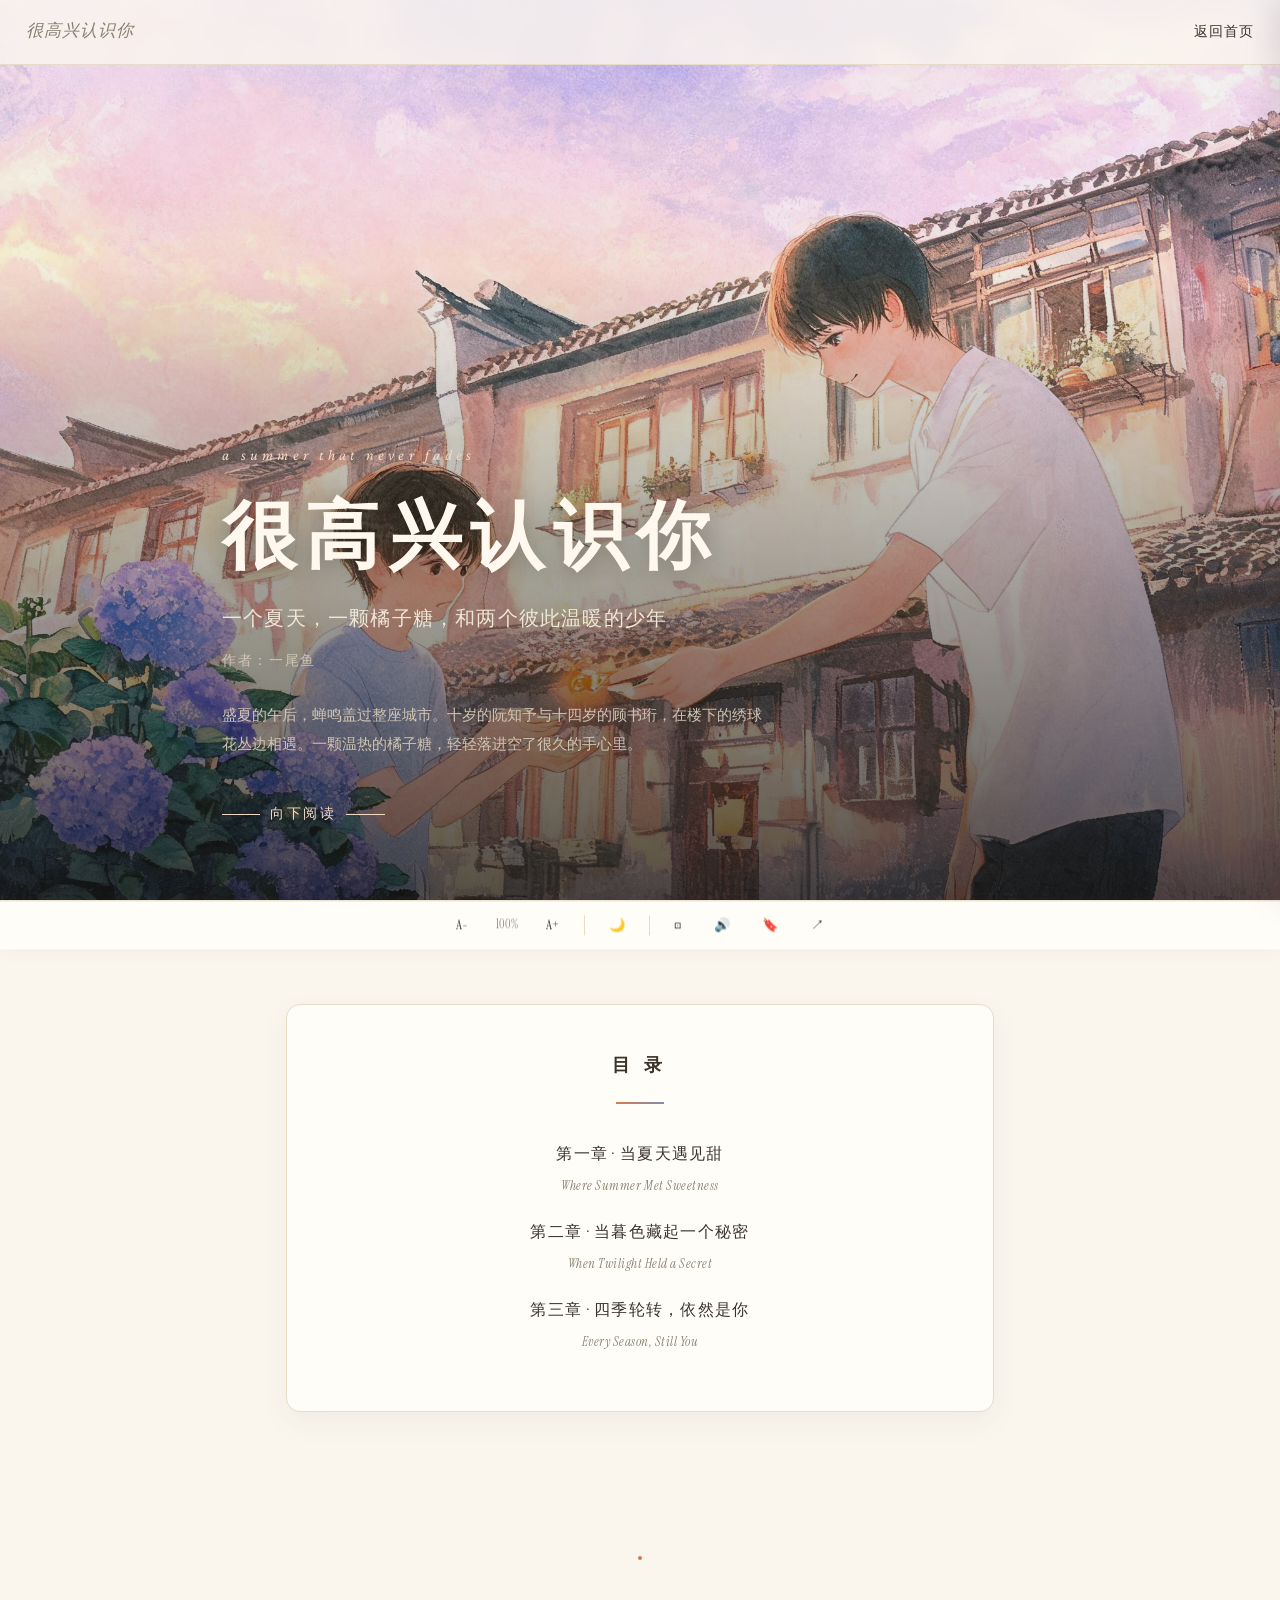
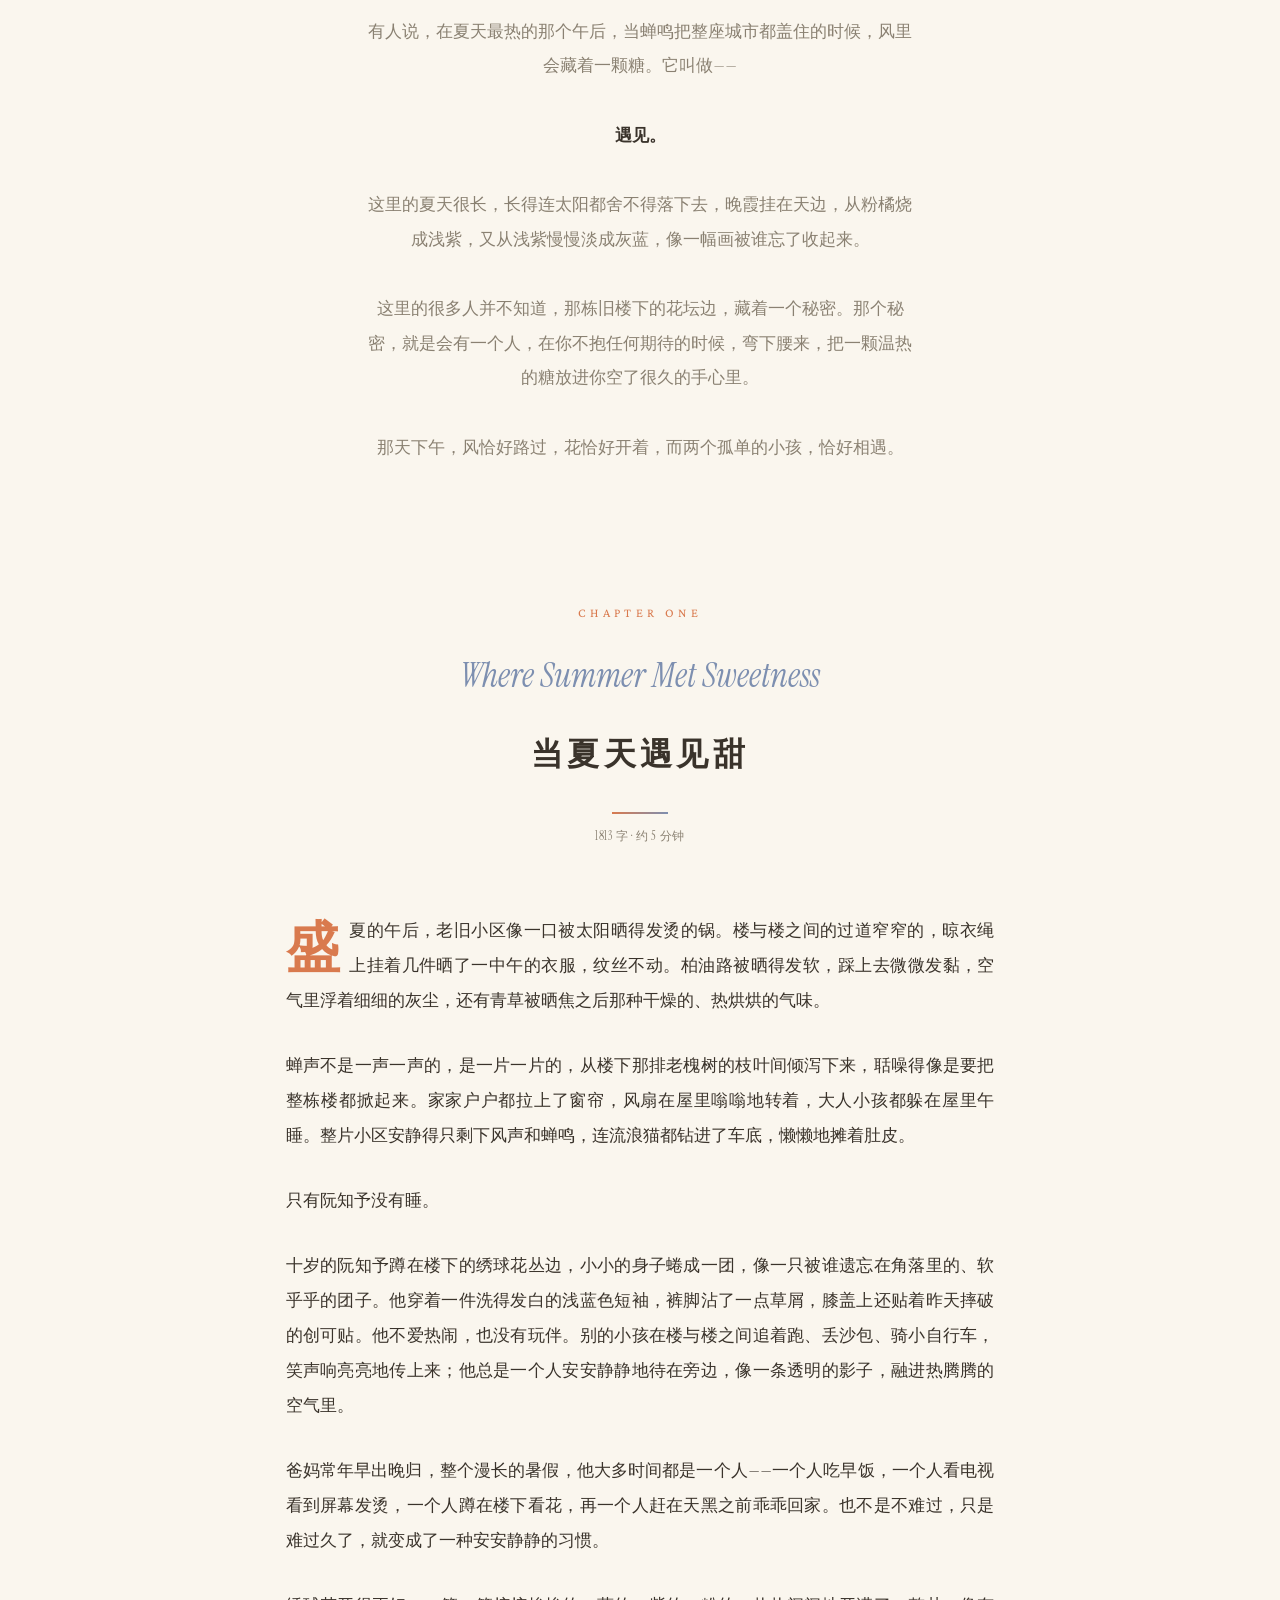
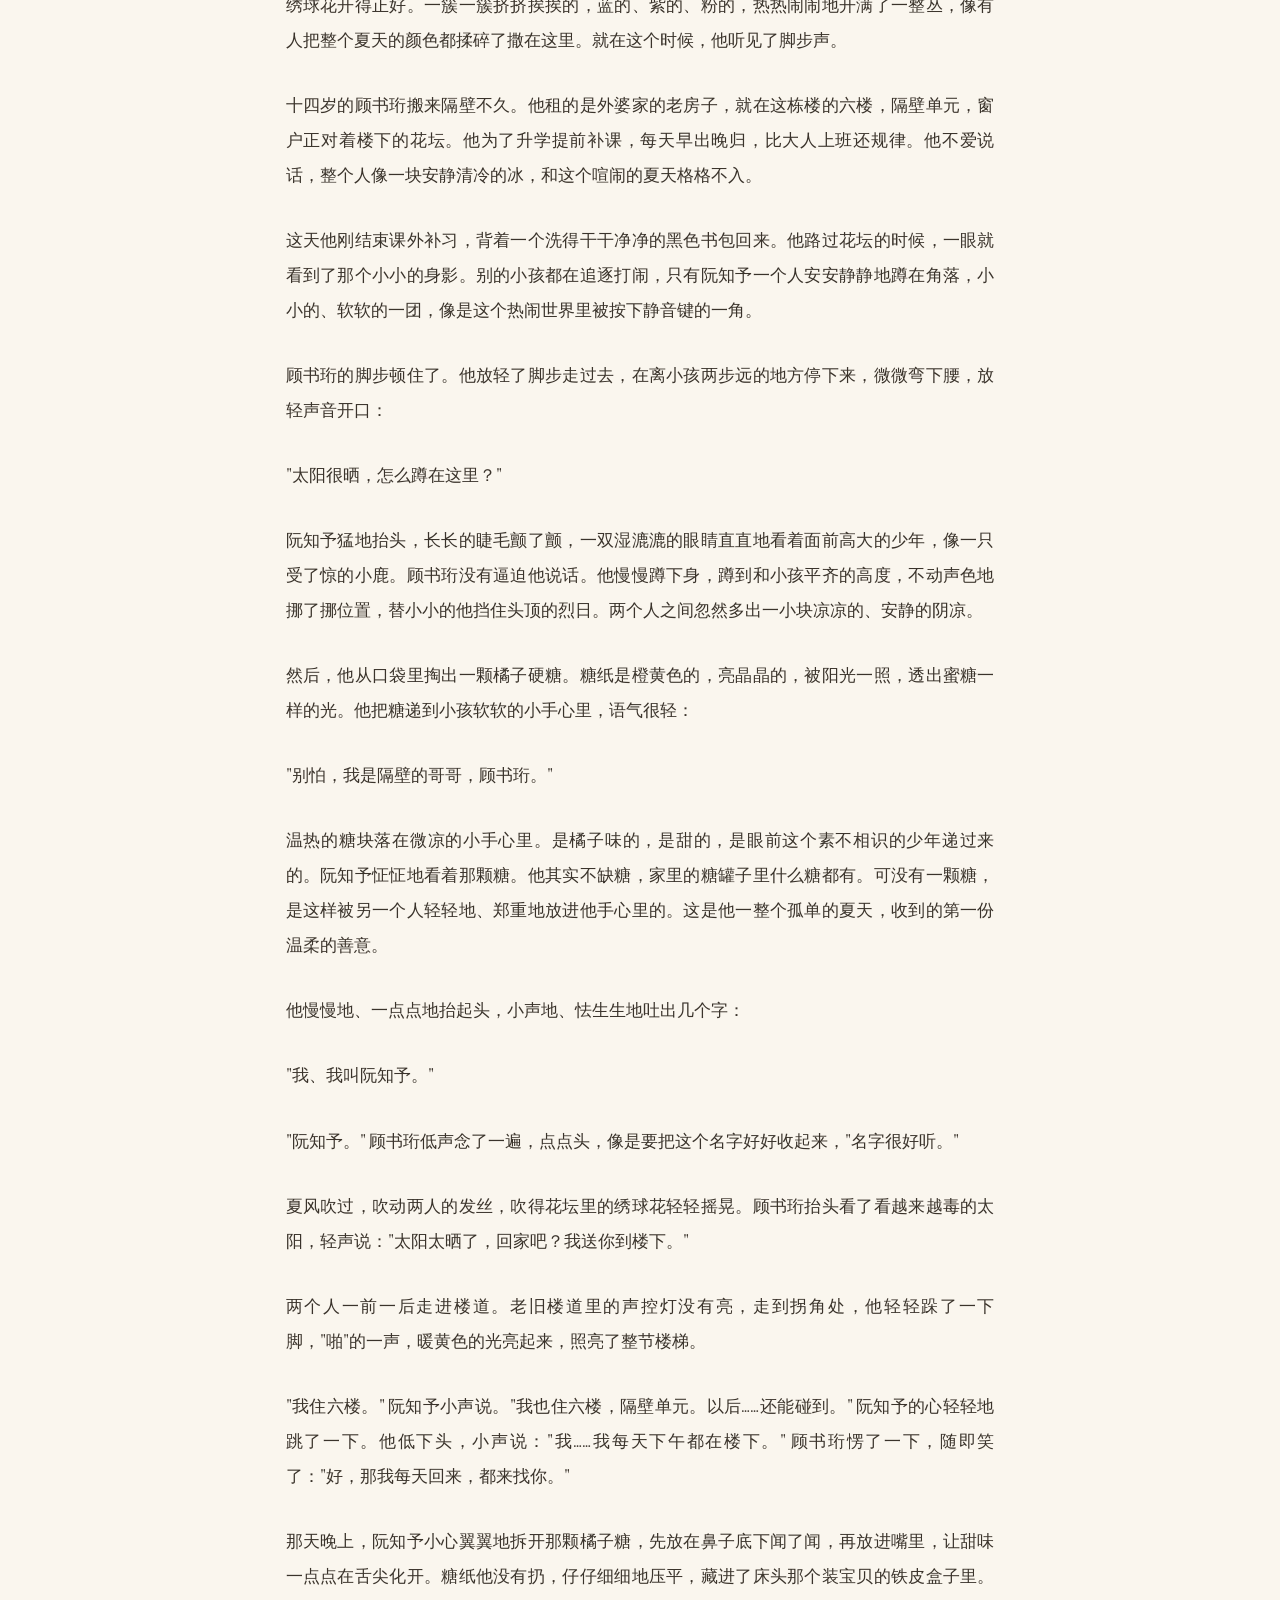
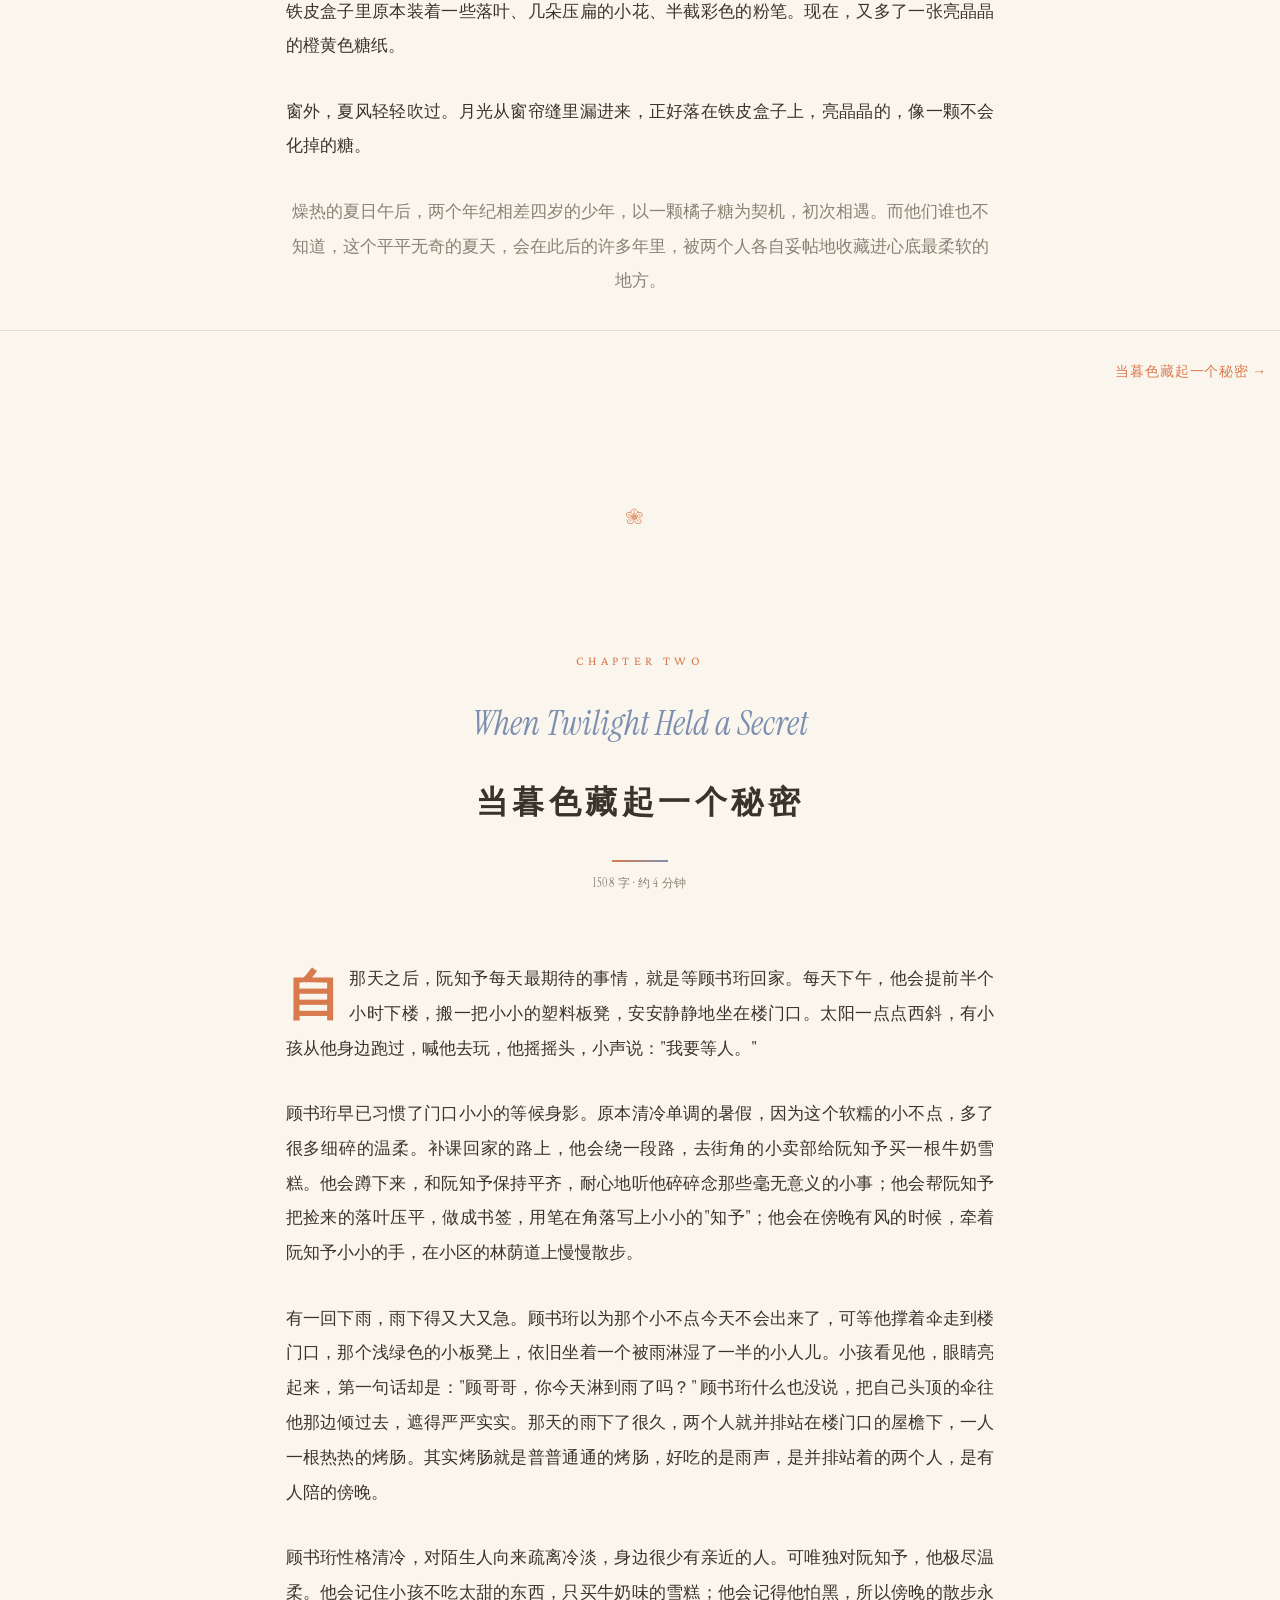
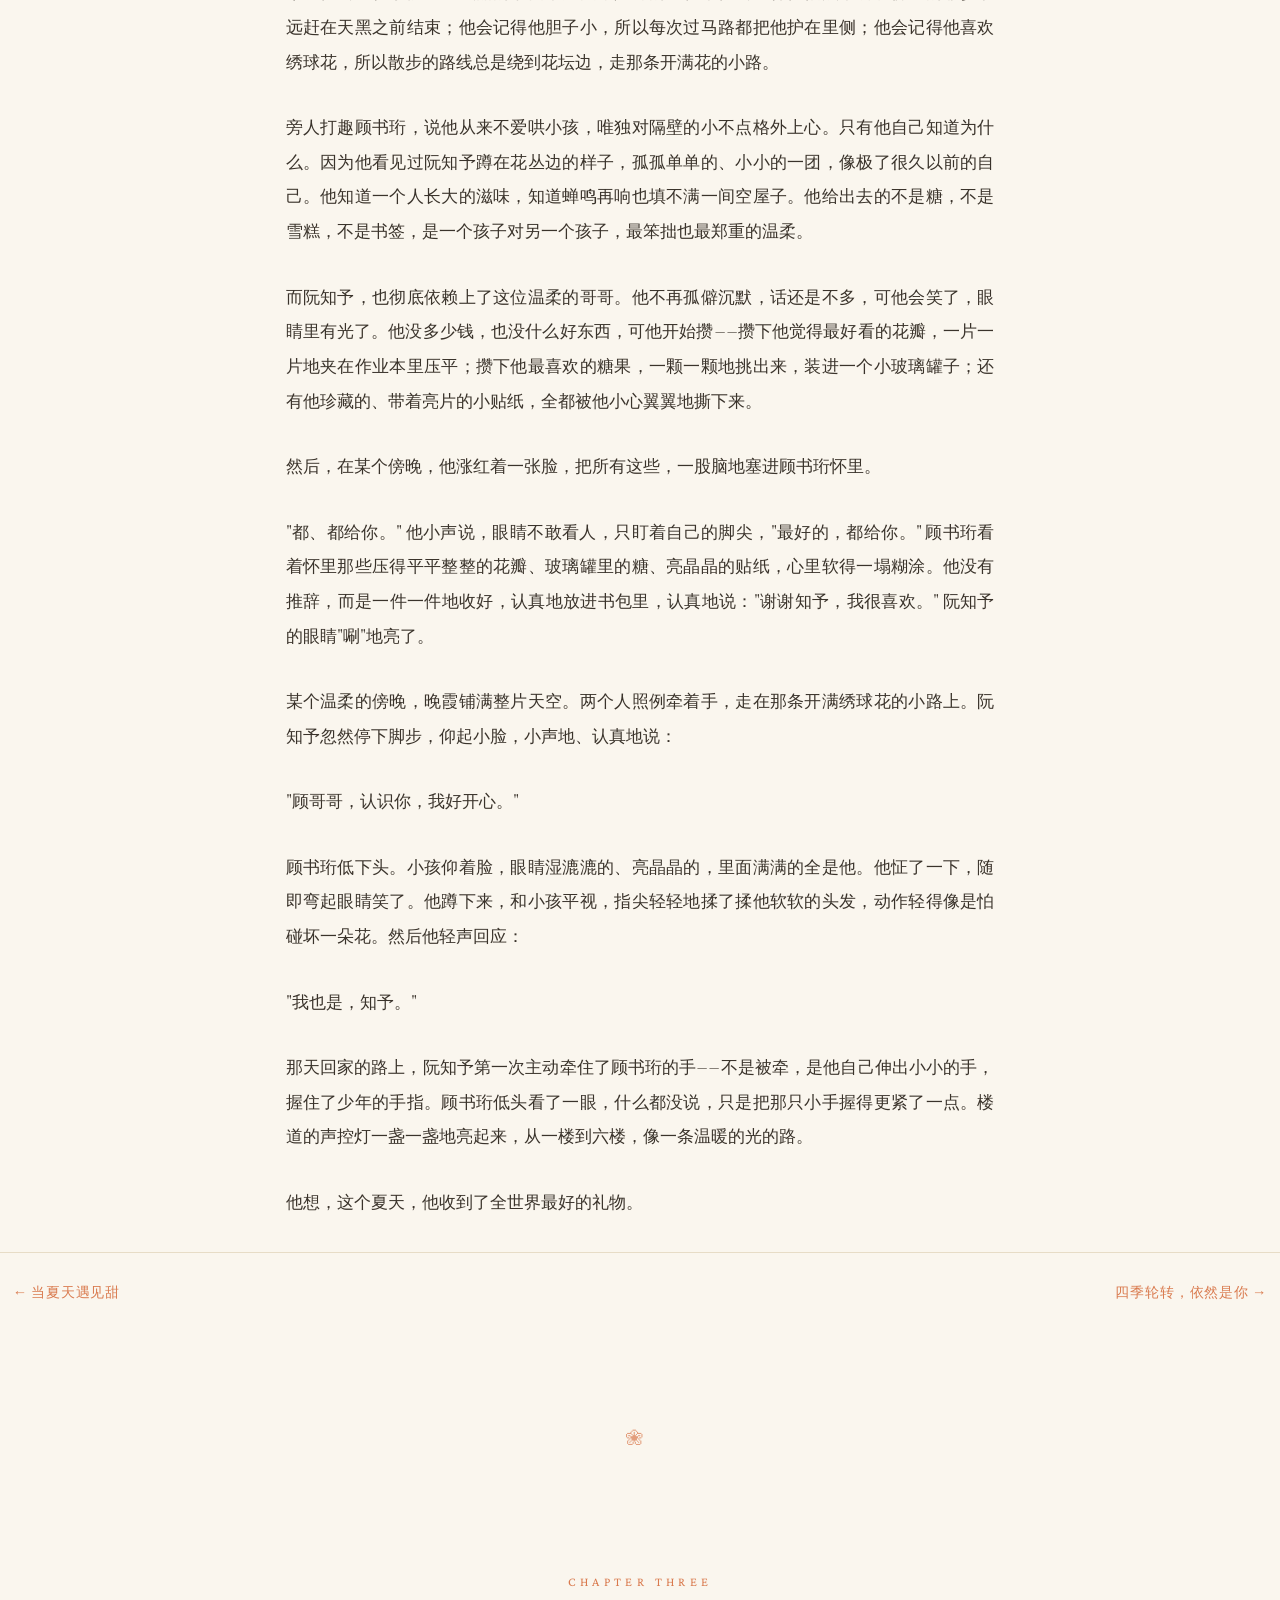
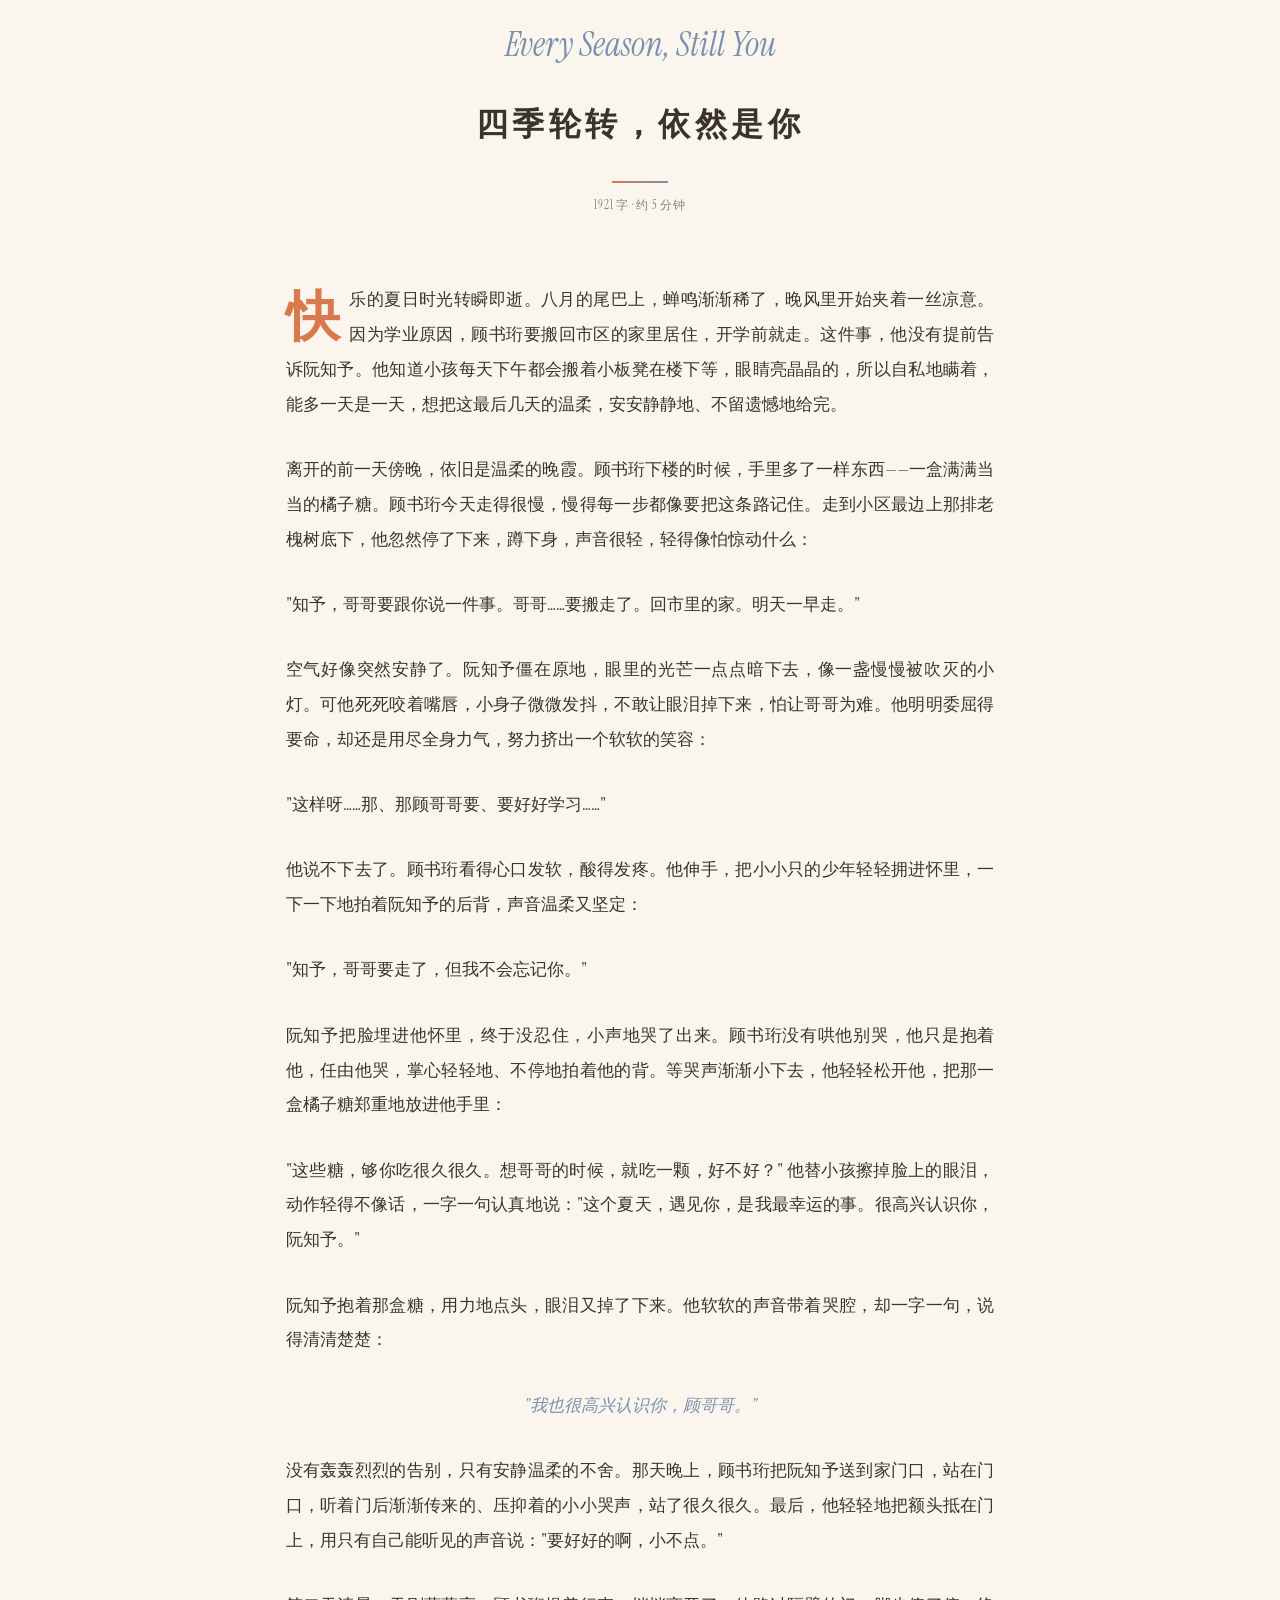
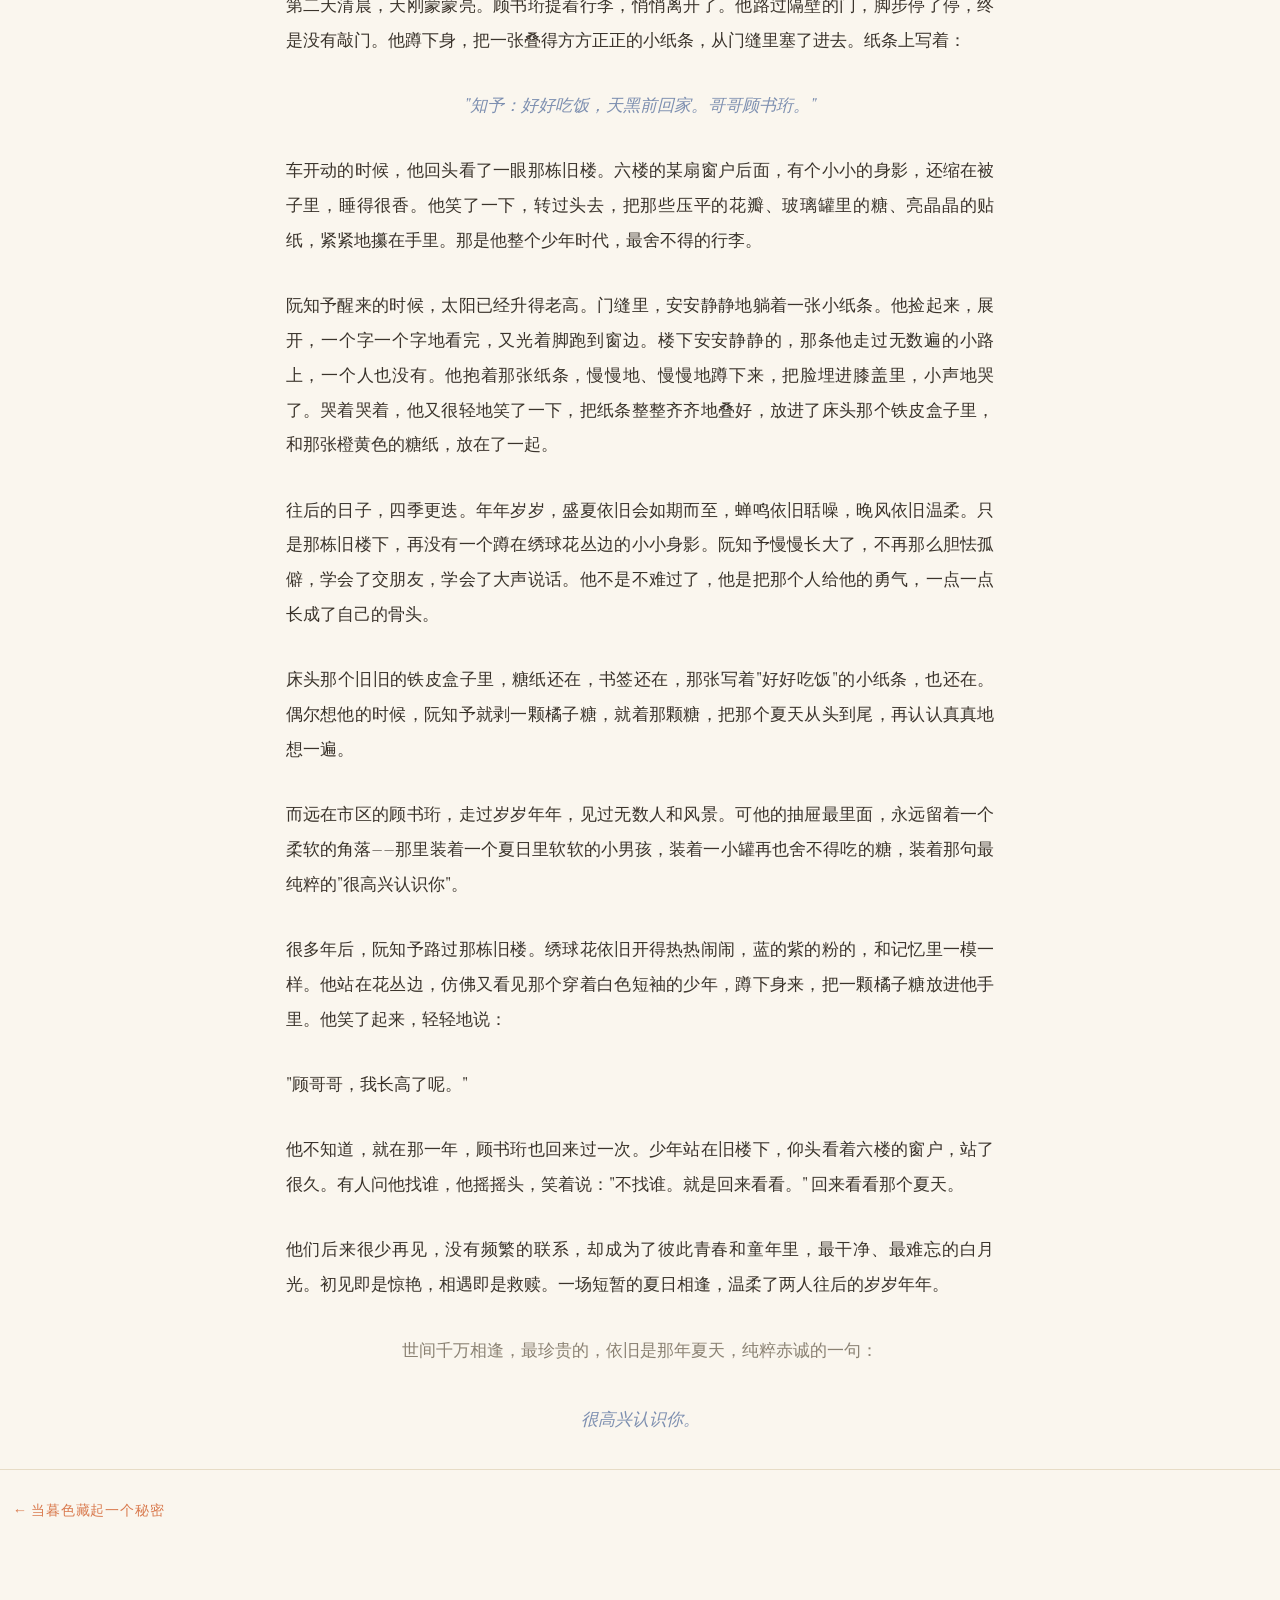
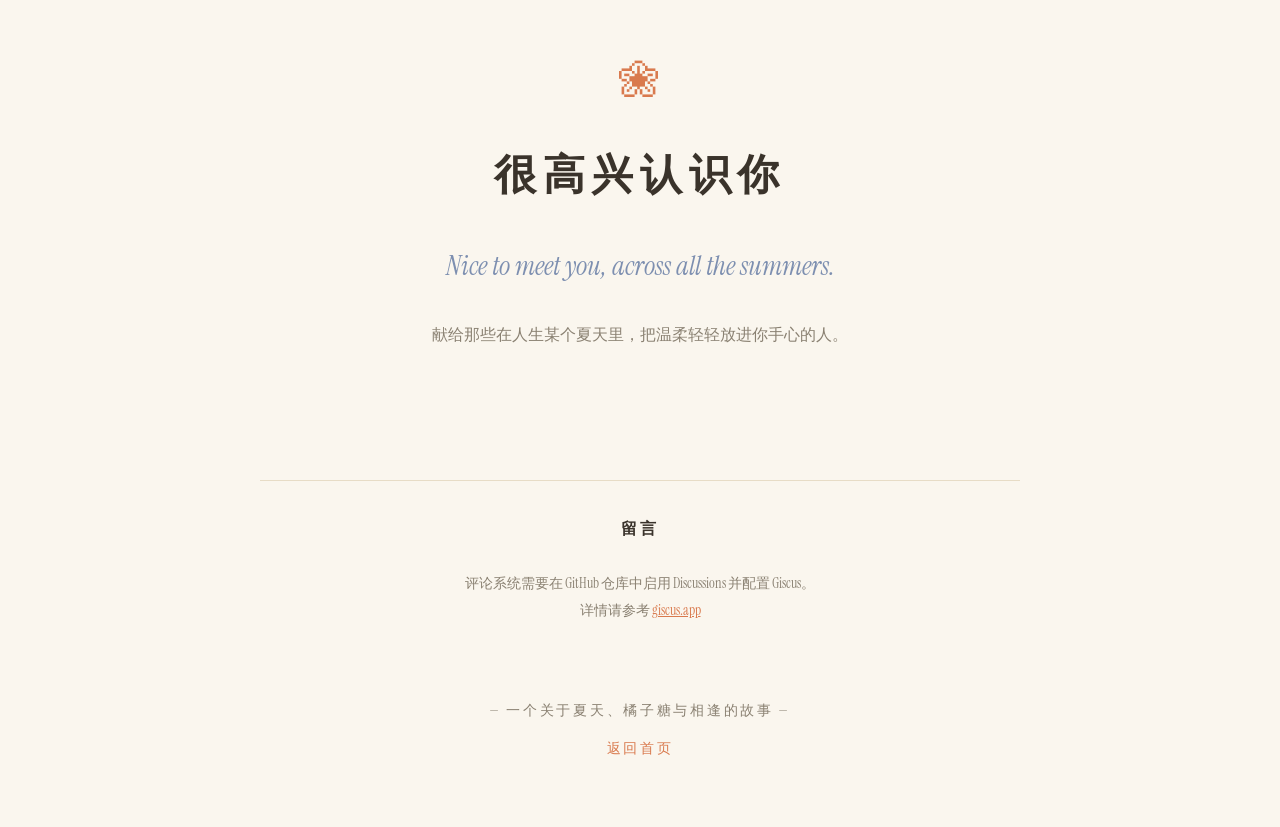
==== commit 84c6e293: "7篇小说封面添加作者署名：一尾鱼" ====
--- a/story1.html
+++ b/story1.html
@@ -111,6 +111,7 @@
   margin-top:1.1rem;font-size:clamp(1rem,2.4vw,1.25rem);
   color:#f0e6d6;letter-spacing:0.06em;
 }
+.cover .author{color:#cfc4b4;}
 .cover-desc{
   margin-top:1.6rem;font-size:0.95rem;color:#cfc4b4;
   max-width:34rem;line-height:1.9;
@@ -290,6 +291,7 @@
     <div class="cover-kicker">A Summer That Never Fades</div>
     <h1 class="cover-title">很高兴认识你</h1>
     <div class="cover-sub">一个夏天，一颗橘子糖，和两个彼此温暖的少年</div>
+    <div class="author">作者：一尾鱼</div>
     <p class="cover-desc">盛夏的午后，蝉鸣盖过整座城市。十岁的阮知予与十四岁的顾书珩，在楼下的绣球花丛边相遇。一颗温热的橘子糖，轻轻落进空了很久的手心里。</p>
     <div class="cover-scroll"><span class="line"></span>向下阅读<span class="line"></span></div>
   </div>
--- a/_shared/reader.css
+++ b/_shared/reader.css
@@ -285,4 +285,9 @@
 /* ========== Keyboard focus ========== */
 button:focus-visible, a:focus-visible {
   outline: 2px solid var(--accent); outline-offset: 2px;
+}
+
+/* ========== Author tag ========== */
+.author {
+  margin-top: 0.5rem; font-size: 0.85rem; letter-spacing: 0.12em;
 }
